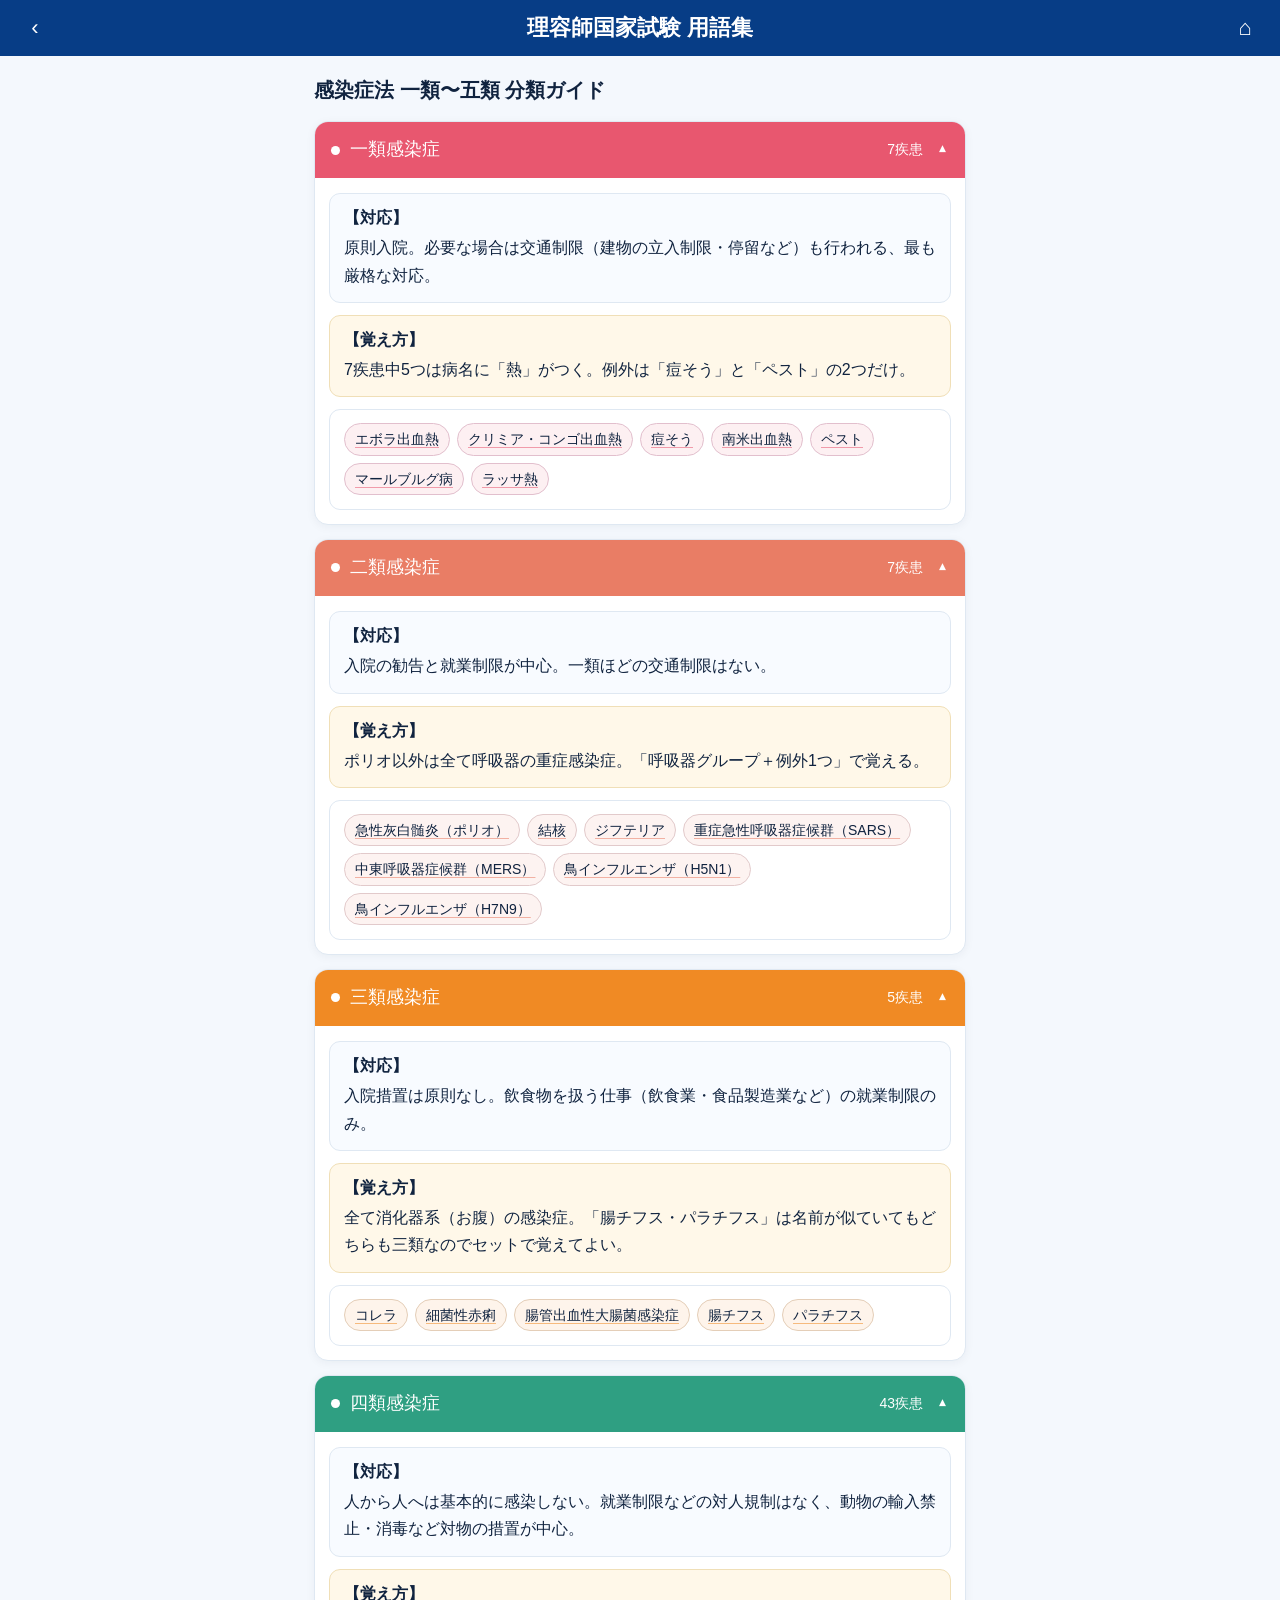
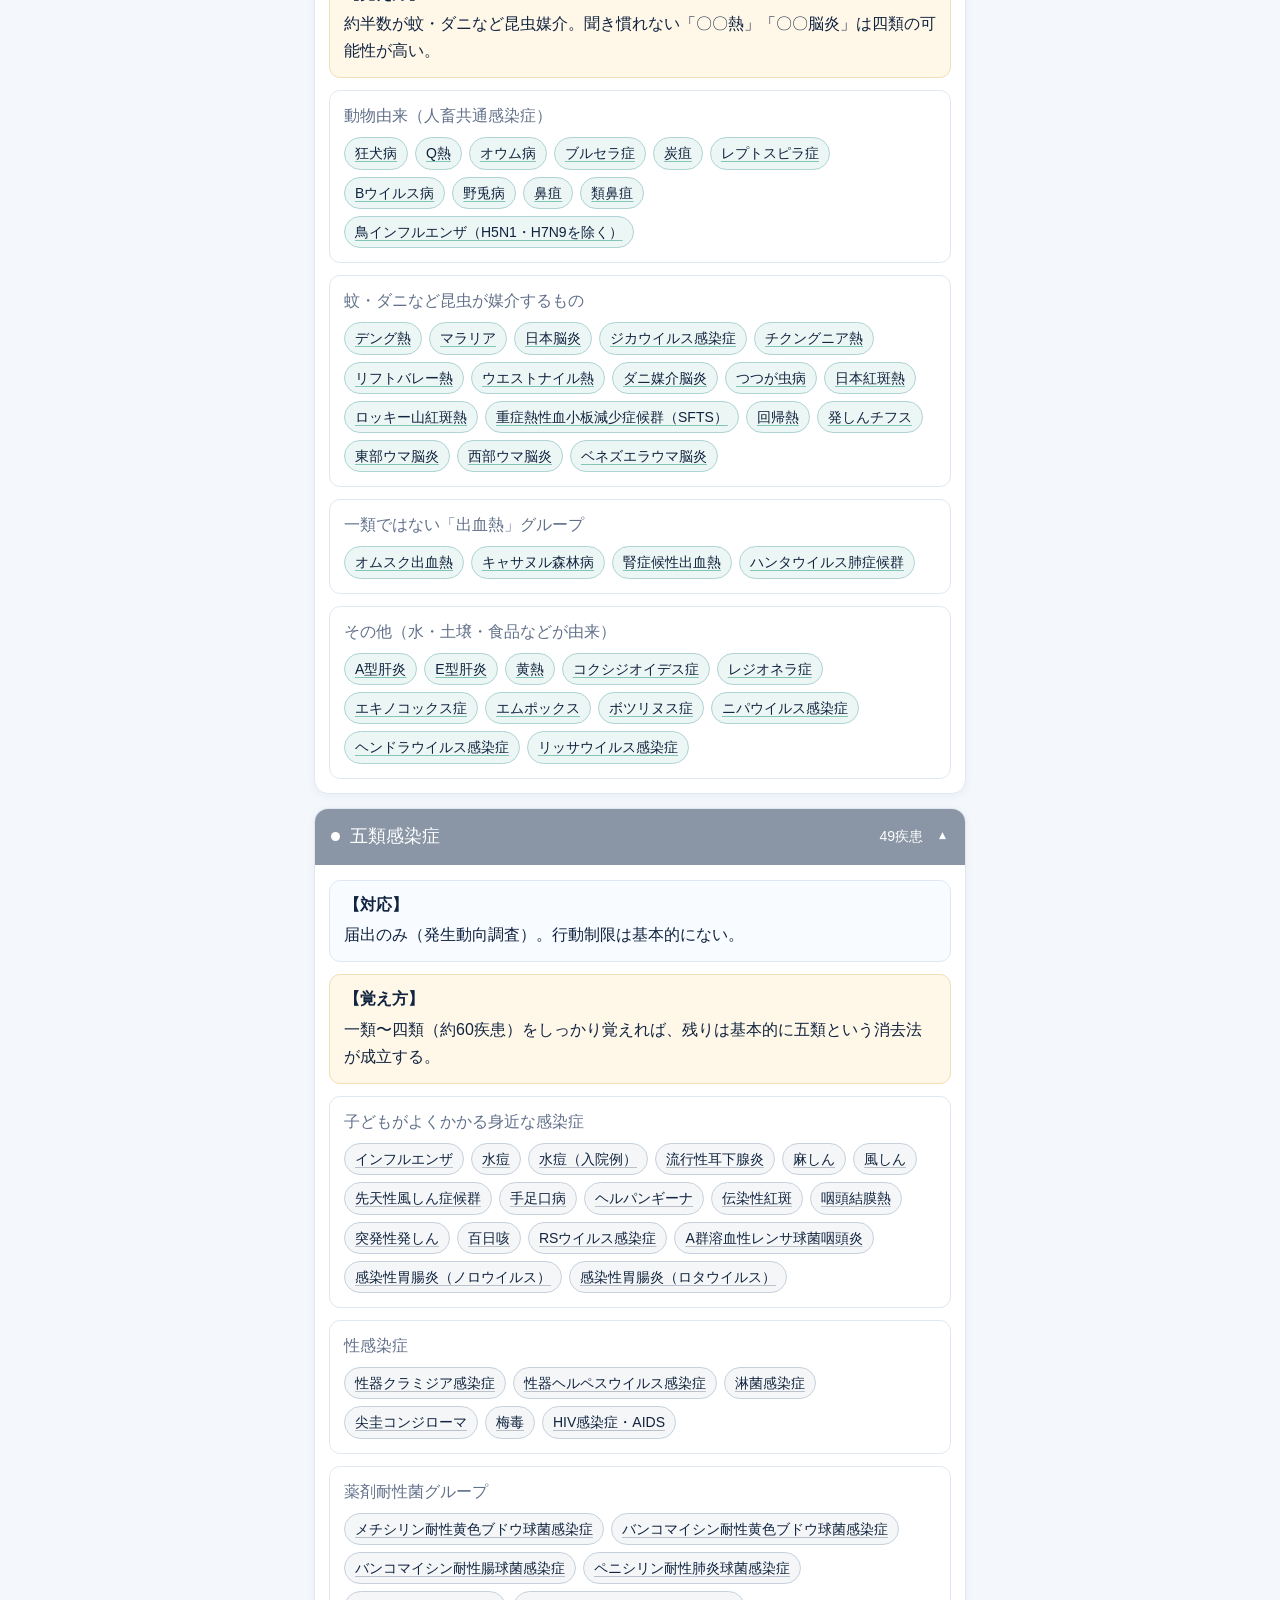
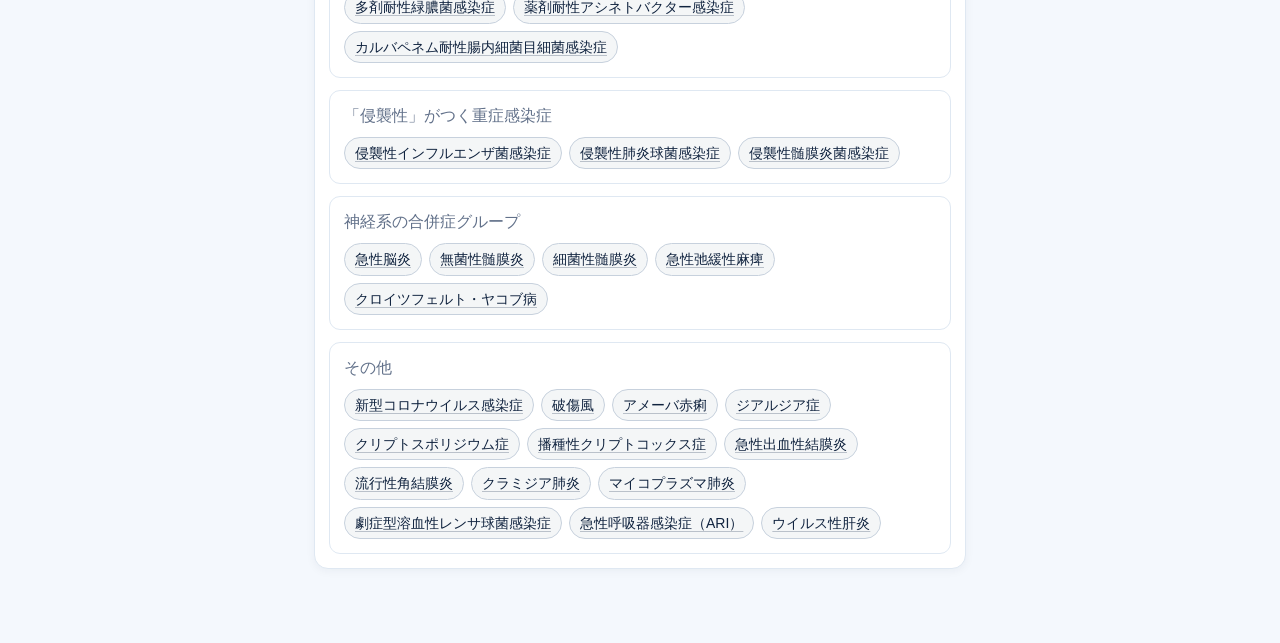
==== infection-classification-guide.html @ b2effc1b "Add files via upload" ====
<!DOCTYPE html>

<html lang="ja">
<head>
<meta charset="utf-8"/>
<meta content="width=device-width,initial-scale=1" name="viewport"/>
<title>感染症法 一類〜五類 分類ガイド</title>
<style>
:root{
  --navy:#10233f;
  --nav:#073d86;
  --bg:#f4f8fd;
  --card:#ffffff;
  --line:#dfe8f2;
  --text:#10233f;
  --muted:#62718a;
  --red:#e8576f;
  --coral:#e97d65;
  --orange:#f08a24;
  --green:#2f9f82;
  --gray:#8a96a6;
  --font-lv1:22px;
  --font-lv2:20px;
  --font-lv3:18px;
  --font-lv4:16px;
  --font-lv5:14px;
}
*{box-sizing:border-box}
html{background:var(--bg)}
body{
  margin:0;
  background:var(--bg);
  color:var(--text);
  font-family:-apple-system,BlinkMacSystemFont,"Hiragino Sans","Yu Gothic",sans-serif;
  font-size:var(--font-lv4);
  font-weight:400;
  line-height:1.7;
}
button,a,summary{font:inherit}
.g-nav{
  position:sticky;
  top:0;
  z-index:30;
  display:grid;
  grid-template-columns:54px 1fr 54px;
  align-items:center;
  min-height:56px;
  padding:0 8px;
  background:var(--nav);
  color:#fff;
}
.g-nav button,.g-nav a{
  display:grid;
  place-items:center;
  width:100%;
  height:44px;
  padding:0;
  border:0;
  background:transparent;
  color:#fff;
  text-decoration:none;
  font-size:var(--font-lv1);
  line-height:1;
  cursor:pointer;
}
.g-nav .g-title{
  text-align:center;
  font-size:var(--font-lv1);
  font-weight:700;
  line-height:1.25;
}
.page-wrap{
  width:min(100%,680px);
  margin:0 auto;
  padding:20px 14px 60px;
}
.infection-guide-title{
  margin:0 0 16px;
  color:var(--navy);
  font-size:var(--font-lv2);
  font-weight:700;
  line-height:1.45;
}
.infection-tier{
  --tier-color:var(--gray);
  margin:0 0 14px;
  overflow:hidden;
  border:1px solid var(--line);
  border-radius:14px;
  background:var(--card);
  box-shadow:0 2px 10px rgba(16,35,63,.05);
}
.tier-1{--tier-color:var(--red)}
.tier-2{--tier-color:var(--coral)}
.tier-3{--tier-color:var(--orange)}
.tier-4{--tier-color:var(--green)}
.tier-5{--tier-color:var(--gray)}
.infection-tier summary{
  position:relative;
  display:grid;
  grid-template-columns:minmax(0,1fr) auto 18px;
  align-items:center;
  gap:10px;
  min-height:56px;
  padding:13px 14px 13px 16px;
  list-style:none;
  cursor:pointer;
  background:var(--tier-color);
  color:#fff;
}
.infection-tier summary::-webkit-details-marker{display:none}
.infection-tier summary::after{
  content:"▾";
  font-size:var(--font-lv5);
  line-height:1;
  text-align:center;
  transition:transform .18s ease;
}
.infection-tier[open] summary::after{transform:rotate(180deg)}
.tier-head{display:flex;align-items:center;min-width:0;gap:10px}
.tier-dot{
  width:9px;
  height:9px;
  flex:0 0 auto;
  border-radius:50%;
  background:#fff;
}
.tier-name{
  min-width:0;
  font-size:var(--font-lv3);
  font-weight:400;
  line-height:1.4;
}
.tier-count{
  font-size:var(--font-lv5);
  font-weight:400;
  white-space:nowrap;
}
.tier-body{
  display:grid;
  gap:12px;
  padding:14px;
  border-top:1px solid rgba(255,255,255,.25);
}
.info-block{
  margin:0;
  padding:13px 14px;
  border:1px solid var(--line);
  border-radius:11px;
  background:#f8fbff;
}
.info-block.memory{
  background:#fff8e9;
  border-color:#f0dfb7;
}
.info-label{
  display:block;
  margin:0 0 5px;
  font-size:var(--font-lv4);
  font-weight:700;
  line-height:1.4;
}
.info-block p{
  margin:0;
  font-size:var(--font-lv4);
  font-weight:400;
}
.tier-group{
  margin:0;
  padding:13px 14px 14px;
  border:1px solid var(--line);
  border-radius:11px;
  background:#fff;
}
.tier-group-title{
  margin:0 0 9px;
  color:var(--muted);
  font-size:var(--font-lv4);
  font-weight:400;
  line-height:1.5;
}
.tier-diseases{
  display:flex;
  flex-wrap:wrap;
  gap:7px;
  margin:0;
  padding:0;
  list-style:none;
}
.tier-diseases li{
  padding:5px 10px;
  border:1px solid color-mix(in srgb,var(--tier-color) 28%,#dfe8f2);
  border-radius:999px;
  background:color-mix(in srgb,var(--tier-color) 9%,#fff);
  color:var(--text);
  font-size:var(--font-lv5);
  font-weight:400;
  line-height:1.45;
}
.term-detail-button{
  appearance:none;
  margin:0;
  padding:0;
  border:0;
  background:transparent;
  color:inherit;
  font:inherit;
  line-height:inherit;
  text-align:left;
  text-decoration:underline;
  text-decoration-color:color-mix(in srgb,var(--tier-color) 55%,transparent);
  text-underline-offset:3px;
  cursor:pointer;
}
.term-detail-dialog{
  width:min(calc(100% - 28px),560px);
  max-height:min(78vh,680px);
  padding:0;
  border:0;
  border-radius:16px;
  color:var(--text);
  box-shadow:0 18px 55px rgba(16,35,63,.28);
}
.term-detail-dialog::backdrop{background:rgba(16,35,63,.5)}
.term-detail-panel{padding:20px 18px 18px}
.term-detail-head{display:flex;align-items:flex-start;gap:12px;margin-bottom:14px}
.term-detail-title{flex:1;margin:0;font-size:var(--font-lv2);line-height:1.45}
.term-detail-close{
  display:grid;
  place-items:center;
  width:36px;
  height:36px;
  flex:0 0 auto;
  padding:0;
  border:1px solid var(--line);
  border-radius:50%;
  background:#fff;
  color:var(--text);
  font-size:22px;
  line-height:1;
  cursor:pointer;
}
.term-detail-section{padding:13px 0;border-top:1px solid var(--line)}
.term-detail-section h3{margin:0 0 5px;font-size:var(--font-lv4);line-height:1.4}
.term-detail-section p,.term-detail-section ul{margin:0;font-size:var(--font-lv4)}
.term-detail-section ul{padding-left:1.25em}
.term-detail-facts{display:grid;grid-template-columns:max-content 1fr;gap:7px 12px;margin:0;font-size:var(--font-lv4)}
.term-detail-facts dt{font-weight:700}
.term-detail-facts dd{margin:0}
@supports not (background:color-mix(in srgb,#000 10%,#fff)){
  .tier-diseases li{background:#f2f5f9;border-color:var(--line)}
}
@media(max-width:520px){
  .g-nav .g-title{font-size:18px}
  .page-wrap{padding:16px 12px 48px}
  .infection-guide-title{font-size:var(--font-lv2)}
  .infection-tier summary{padding-left:14px}
  .tier-body{padding:12px}
}
@media(prefers-reduced-motion:reduce){
  .infection-tier summary::after{transition:none}
}
</style>
</head>
<body>
<nav class="g-nav"><button aria-label="戻る" onclick="history.length&gt;1?history.back():location.href='index.html'" type="button">‹</button><span class="g-title">理容師国家試験 用語集</span><a aria-label="ホームへ戻る" href="index.html">⌂</a></nav>
<div class="page-wrap">
<section class="infection-guide">
<h2 class="infection-guide-title">感染症法 一類〜五類 分類ガイド</h2>
<details class="infection-tier tier-1" open="">
<summary>
<span class="tier-head"><span class="tier-dot"></span><span class="tier-name">一類感染症</span></span>
<span class="tier-count">7疾患</span>
</summary>
<div class="tier-body">
<div class="info-block"><span class="info-label">【対応】</span><p>原則入院。必要な場合は交通制限（建物の立入制限・停留など）も行われる、最も厳格な対応。</p></div>
<div class="info-block memory"><span class="info-label">【覚え方】</span><p>7疾患中5つは病名に「熱」がつく。例外は「痘そう」と「ペスト」の2つだけ。</p></div>
<section class="tier-group"><ul class="tier-diseases">
<li>エボラ出血熱</li>
<li>クリミア・コンゴ出血熱</li>
<li>痘そう</li>
<li>南米出血熱</li>
<li>ペスト</li>
<li>マールブルグ病</li>
<li>ラッサ熱</li>
</ul></section>
</div>
</details>
<details class="infection-tier tier-2" open="">
<summary>
<span class="tier-head"><span class="tier-dot"></span><span class="tier-name">二類感染症</span></span>
<span class="tier-count">7疾患</span>
</summary>
<div class="tier-body">
<div class="info-block"><span class="info-label">【対応】</span><p>入院の勧告と就業制限が中心。一類ほどの交通制限はない。</p></div>
<div class="info-block memory"><span class="info-label">【覚え方】</span><p>ポリオ以外は全て呼吸器の重症感染症。「呼吸器グループ＋例外1つ」で覚える。</p></div>
<section class="tier-group"><ul class="tier-diseases">
<li>急性灰白髄炎（ポリオ）</li>
<li>結核</li>
<li>ジフテリア</li>
<li>重症急性呼吸器症候群（SARS）</li>
<li>中東呼吸器症候群（MERS）</li>
<li>鳥インフルエンザ（H5N1）</li>
<li>鳥インフルエンザ（H7N9）</li>
</ul></section>
</div>
</details>
<details class="infection-tier tier-3" open="">
<summary>
<span class="tier-head"><span class="tier-dot"></span><span class="tier-name">三類感染症</span></span>
<span class="tier-count">5疾患</span>
</summary>
<div class="tier-body">
<div class="info-block"><span class="info-label">【対応】</span><p>入院措置は原則なし。飲食物を扱う仕事（飲食業・食品製造業など）の就業制限のみ。</p></div>
<div class="info-block memory"><span class="info-label">【覚え方】</span><p>全て消化器系（お腹）の感染症。「腸チフス・パラチフス」は名前が似ていてもどちらも三類なのでセットで覚えてよい。</p></div>
<section class="tier-group"><ul class="tier-diseases">
<li>コレラ</li>
<li>細菌性赤痢</li>
<li>腸管出血性大腸菌感染症</li>
<li>腸チフス</li>
<li>パラチフス</li>
</ul></section>
</div>
</details>
<details class="infection-tier tier-4" open="">
<summary>
<span class="tier-head"><span class="tier-dot"></span><span class="tier-name">四類感染症</span></span>
<span class="tier-count">43疾患</span>
</summary>
<div class="tier-body">
<div class="info-block"><span class="info-label">【対応】</span><p>人から人へは基本的に感染しない。就業制限などの対人規制はなく、動物の輸入禁止・消毒など対物の措置が中心。</p></div>
<div class="info-block memory"><span class="info-label">【覚え方】</span><p>約半数が蚊・ダニなど昆虫媒介。聞き慣れない「〇〇熱」「〇〇脳炎」は四類の可能性が高い。</p></div>
<section class="tier-group"><p class="tier-group-title">動物由来（人畜共通感染症）</p><ul class="tier-diseases">
<li>狂犬病</li><li>Q熱</li><li>オウム病</li><li>ブルセラ症</li><li>炭疽</li>
<li>レプトスピラ症</li><li>Bウイルス病</li><li>野兎病</li><li>鼻疽</li><li>類鼻疽</li>
<li>鳥インフルエンザ（H5N1・H7N9を除く）</li>
</ul></section>

<section class="tier-group"><p class="tier-group-title">蚊・ダニなど昆虫が媒介するもの</p><ul class="tier-diseases">
<li>デング熱</li><li>マラリア</li><li>日本脳炎</li><li>ジカウイルス感染症</li>
<li>チクングニア熱</li><li>リフトバレー熱</li><li>ウエストナイル熱</li>
<li>ダニ媒介脳炎</li><li>つつが虫病</li><li>日本紅斑熱</li><li>ロッキー山紅斑熱</li>
<li>重症熱性血小板減少症候群（SFTS）</li><li>回帰熱</li><li>発しんチフス</li>
<li>東部ウマ脳炎</li><li>西部ウマ脳炎</li><li>ベネズエラウマ脳炎</li>
</ul></section>

<section class="tier-group"><p class="tier-group-title">一類ではない「出血熱」グループ</p><ul class="tier-diseases">
<li>オムスク出血熱</li><li>キャサヌル森林病</li><li>腎症候性出血熱</li><li>ハンタウイルス肺症候群</li>
</ul></section>

<section class="tier-group"><p class="tier-group-title">その他（水・土壌・食品などが由来）</p><ul class="tier-diseases">
<li>A型肝炎</li><li>E型肝炎</li><li>黄熱</li><li>コクシジオイデス症</li>
<li>レジオネラ症</li><li>エキノコックス症</li><li>エムポックス</li><li>ボツリヌス症</li>
<li>ニパウイルス感染症</li><li>ヘンドラウイルス感染症</li><li>リッサウイルス感染症</li>
</ul></section>

</div>
</details>
<details class="infection-tier tier-5" open="">
<summary>
<span class="tier-head"><span class="tier-dot"></span><span class="tier-name">五類感染症</span></span>
<span class="tier-count">49疾患</span>
</summary>
<div class="tier-body">
<div class="info-block"><span class="info-label">【対応】</span><p>届出のみ（発生動向調査）。行動制限は基本的にない。</p></div>
<div class="info-block memory"><span class="info-label">【覚え方】</span><p>一類〜四類（約60疾患）をしっかり覚えれば、残りは基本的に五類という消去法が成立する。</p></div>
<section class="tier-group"><p class="tier-group-title">子どもがよくかかる身近な感染症</p><ul class="tier-diseases">
<li>インフルエンザ</li><li>水痘</li><li>水痘（入院例）</li><li>流行性耳下腺炎</li>
<li>麻しん</li><li>風しん</li><li>先天性風しん症候群</li><li>手足口病</li>
<li>ヘルパンギーナ</li><li>伝染性紅斑</li><li>咽頭結膜熱</li><li>突発性発しん</li>
<li>百日咳</li><li>RSウイルス感染症</li><li>A群溶血性レンサ球菌咽頭炎</li>
<li>感染性胃腸炎（ノロウイルス）</li><li>感染性胃腸炎（ロタウイルス）</li>
</ul></section>

<section class="tier-group"><p class="tier-group-title">性感染症</p><ul class="tier-diseases">
<li>性器クラミジア感染症</li><li>性器ヘルペスウイルス感染症</li><li>淋菌感染症</li>
<li>尖圭コンジローマ</li><li>梅毒</li><li>HIV感染症・AIDS</li>
</ul></section>

<section class="tier-group"><p class="tier-group-title">薬剤耐性菌グループ</p><ul class="tier-diseases">
<li>メチシリン耐性黄色ブドウ球菌感染症</li><li>バンコマイシン耐性黄色ブドウ球菌感染症</li>
<li>バンコマイシン耐性腸球菌感染症</li><li>ペニシリン耐性肺炎球菌感染症</li>
<li>多剤耐性緑膿菌感染症</li><li>薬剤耐性アシネトバクター感染症</li>
<li>カルバペネム耐性腸内細菌目細菌感染症</li>
</ul></section>

<section class="tier-group"><p class="tier-group-title">「侵襲性」がつく重症感染症</p><ul class="tier-diseases">
<li>侵襲性インフルエンザ菌感染症</li><li>侵襲性肺炎球菌感染症</li><li>侵襲性髄膜炎菌感染症</li>
</ul></section>

<section class="tier-group"><p class="tier-group-title">神経系の合併症グループ</p><ul class="tier-diseases">
<li>急性脳炎</li><li>無菌性髄膜炎</li><li>細菌性髄膜炎</li><li>急性弛緩性麻痺</li>
<li>クロイツフェルト・ヤコブ病</li>
</ul></section>

<section class="tier-group"><p class="tier-group-title">その他</p><ul class="tier-diseases">
<li>新型コロナウイルス感染症</li><li>破傷風</li><li>アメーバ赤痢</li><li>ジアルジア症</li>
<li>クリプトスポリジウム症</li><li>播種性クリプトコックス症</li><li>急性出血性結膜炎</li>
<li>流行性角結膜炎</li><li>クラミジア肺炎</li><li>マイコプラズマ肺炎</li>
<li>劇症型溶血性レンサ球菌感染症</li><li>急性呼吸器感染症（ARI）</li><li>ウイルス性肝炎</li>
</ul></section>

</div>
</details>
</section>
</div>
<dialog class="term-detail-dialog" id="termDetailDialog" aria-labelledby="termDetailTitle">
<div class="term-detail-panel">
<div class="term-detail-head"><h2 class="term-detail-title" id="termDetailTitle"></h2><button class="term-detail-close" type="button" aria-label="閉じる">×</button></div>
<div id="termDetailContent"></div>
</div>
</dialog>
<script src="glossaryData.js?v=3.0.61"></script>
<script>
(()=>{
  const dialog=document.getElementById('termDetailDialog');
  const title=document.getElementById('termDetailTitle');
  const content=document.getElementById('termDetailContent');
  const terms=globalThis.GLOSSARY_DATA?.terms||[];
  const explicitNames={
    '重症急性呼吸器症候群（SARS）':'SARS',
    '中東呼吸器症候群（MERS）':'MERS'
  };
  const studyDetailNames={
    '新型コロナウイルス感染症':'新型コロナ',
    'HIV感染症・AIDS':'HIV感染症',
    '水痘（入院例）':'水痘'
  };
  const studyPointDetails={
    '結核':[['病原体','結核菌'],['感染経路','空気感染'],['届出','直ちに'],['就業制限','感染症法上の就業制限対象になり得る'],['予防','換気・咳エチケット・BCG'],['消毒・対応','器具は通常の理容所消毒基準に従う。環境は換気と清拭を重視']],
    '腸管出血性大腸菌感染症':[['病原体','腸管出血性大腸菌'],['感染経路','経口'],['届出','直ちに'],['就業制限','飲食物取扱業務などに就業制限。理容師へ一律適用ではない'],['予防','手洗い・食品衛生・加熱'],['消毒・対応','便などで汚染された環境の適切な消毒']],
    '狂犬病':[['病原体','狂犬病ウイルス'],['感染経路','感染動物の咬傷・唾液'],['届出','直ちに'],['就業制限','感染症法による理容師一律の就業制限なし'],['予防','動物との接触回避・曝露後ワクチン'],['消毒・対応','創部洗浄。器具は適正消毒']],
    'デング熱':[['病原体','デングウイルス'],['感染経路','蚊媒介'],['届出','直ちに'],['就業制限','感染症法による理容師一律の就業制限なし'],['予防','蚊に刺されない・蚊の発生源対策'],['消毒・対応','通常の器具消毒。蚊対策を重視']],
    '日本脳炎':[['病原体','日本脳炎ウイルス'],['感染経路','蚊媒介'],['届出','直ちに'],['就業制限','感染症法による理容師一律の就業制限なし'],['予防','ワクチン・蚊対策'],['消毒・対応','通常の器具消毒。蚊対策を重視']],
    'レジオネラ症':[['病原体','レジオネラ属菌'],['感染経路','汚染水のエアロゾル吸入'],['届出','直ちに'],['就業制限','感染症法による理容師一律の就業制限なし'],['予防','水系設備の衛生管理'],['消毒・対応','水回りの洗浄・消毒']],
    'A型肝炎':[['病原体','A型肝炎ウイルス'],['感染経路','経口'],['届出','直ちに'],['就業制限','感染症法による理容師一律の就業制限なし'],['予防','手洗い・食品衛生・ワクチン'],['消毒・対応','便汚染を想定した環境消毒']],
    'E型肝炎':[['病原体','E型肝炎ウイルス'],['感染経路','経口・加熱不十分な肉'],['届出','直ちに'],['就業制限','感染症法による理容師一律の就業制限なし'],['予防','肉類の十分な加熱・手洗い'],['消毒・対応','便汚染を想定した環境消毒']],
    'インフルエンザ':[['病原体','インフルエンザウイルス'],['感染経路','飛沫・接触'],['届出','指定定点が報告'],['就業制限','感染症法による理容師一律の就業制限なし'],['予防','ワクチン・手洗い・換気・マスク'],['消毒・対応','手指衛生、接触面の清拭、器具の適正消毒']],
    '新型コロナ':[['病原体','SARS-CoV-2'],['感染経路','飛沫・エアロゾル・接触'],['届出','指定定点が報告'],['就業制限','感染症法による理容師一律の就業制限なし'],['予防','換気・手洗い・場面に応じたマスク'],['消毒・対応','手指衛生、接触面の清拭、器具の適正消毒']],
    '麻しん':[['病原体','麻しんウイルス'],['感染経路','空気・飛沫・接触'],['届出','直ちに'],['就業制限','感染症法による理容師一律の就業制限なし'],['予防','MRワクチン'],['消毒・対応','標準的な器具消毒に加え、空気感染対策を重視']],
    '風しん':[['病原体','風しんウイルス'],['感染経路','飛沫'],['届出','直ちに'],['就業制限','感染症法による理容師一律の就業制限なし'],['予防','MRワクチン'],['消毒・対応','手指衛生・接触面清拭・器具消毒']],
    '水痘':[['病原体','水痘・帯状疱疹ウイルス'],['感染経路','空気・飛沫・接触'],['届出','定点／入院例は全数'],['就業制限','感染症法による理容師一律の就業制限なし'],['予防','ワクチン'],['消毒・対応','空気感染対策、手指衛生、器具消毒']],
    '百日咳':[['病原体','百日咳菌'],['感染経路','飛沫'],['届出','7日以内'],['就業制限','感染症法による理容師一律の就業制限なし'],['予防','ワクチン・咳エチケット'],['消毒・対応','手指衛生・接触面清拭・器具消毒']],
    '破傷風':[['病原体','破傷風菌'],['感染経路','創傷感染'],['届出','7日以内'],['就業制限','感染症法による理容師一律の就業制限なし'],['予防','ワクチン・創傷処置'],['消毒・対応','血液付着器具は血液汚染対応の消毒']],
    '梅毒':[['病原体','梅毒トレポネーマ'],['感染経路','性的接触・母子感染'],['届出','7日以内'],['就業制限','感染症法による理容師一律の就業制限なし'],['予防','コンドーム・早期検査治療'],['消毒・対応','血液・体液を標準予防策で扱う']],
    'HIV感染症':[['病原体','ヒト免疫不全ウイルス'],['感染経路','血液・性的接触・母子感染'],['届出','7日以内'],['就業制限','感染症法による理容師一律の就業制限なし'],['予防','血液曝露防止・安全な性行動'],['消毒・対応','血液付着器具は血液汚染対応の消毒']]
  };
  const normalize=value=>value.replace(/（[^）]*）/g,'').replace(/[・･\s]/g,'');
  const findTerm=name=>{
    const target=explicitNames[name]||name;
    return terms.find(term=>[term.name,...(term.aliases||[])].some(candidate=>candidate===target||normalize(candidate)===normalize(target)));
  };
  const addSection=(heading,values)=>{
    const items=(Array.isArray(values)?values:[values]).filter(Boolean);
    if(!items.length)return;
    const section=document.createElement('section');
    section.className='term-detail-section';
    const h=document.createElement('h3');
    h.textContent=heading;
    section.appendChild(h);
    if(items.length===1){
      const p=document.createElement('p');
      p.textContent=items[0];
      section.appendChild(p);
    }else{
      const ul=document.createElement('ul');
      items.forEach(value=>{const li=document.createElement('li');li.textContent=value;ul.appendChild(li)});
      section.appendChild(ul);
    }
    content.appendChild(section);
  };
  const addFacts=(heading,items)=>{
    const section=document.createElement('section');
    section.className='term-detail-section';
    const h=document.createElement('h3');
    h.textContent=heading;
    const dl=document.createElement('dl');
    dl.className='term-detail-facts';
    items.forEach(([label,value])=>{
      const dt=document.createElement('dt');
      const dd=document.createElement('dd');
      dt.textContent=label;
      dd.textContent=value;
      dl.append(dt,dd);
    });
    section.append(h,dl);
    content.appendChild(section);
  };
  const withoutDuplicates=(values,primaryTexts)=>{
    const seen=[];
    return (values||[]).filter(value=>{
      const compact=normalize(value).replace(/[。、，,.・]/g,'');
      if(!compact)return false;
      const duplicate=primaryTexts.some(text=>normalize(text).replace(/[。、，,.・]/g,'')===compact)
        ||seen.some(text=>text===compact);
      if(!duplicate)seen.push(compact);
      return !duplicate;
    });
  };
  const openDetail=(term,displayName)=>{
    title.textContent=term.name;
    content.replaceChildren();
    const detailKey=studyDetailNames[displayName]||studyDetailNames[term.name]||term.name;
    const facts=studyPointDetails[detailKey];
    const primaryTexts=facts?facts.map(([,value])=>value):[term.definition];
    if(facts)addFacts('対策要点',facts);
    else addSection('定義',term.definition);
    addSection('試験の要点',withoutDuplicates(term.exam,primaryTexts));
    addSection('混同注意',withoutDuplicates(term.mixup,primaryTexts));
    dialog.showModal();
  };
  document.querySelectorAll('.tier-diseases li').forEach(item=>{
    const term=findTerm(item.textContent.trim());
    if(!term)return;
    const button=document.createElement('button');
    button.type='button';
    button.className='term-detail-button';
    button.textContent=item.textContent.trim();
    button.setAttribute('aria-label',`${button.textContent}の詳細を開く`);
    button.addEventListener('click',()=>openDetail(term,button.textContent));
    item.replaceChildren(button);
  });
  dialog.querySelector('.term-detail-close').addEventListener('click',()=>dialog.close());
  dialog.addEventListener('click',event=>{if(event.target===dialog)dialog.close()});
})();
</script>
</body>
</html>
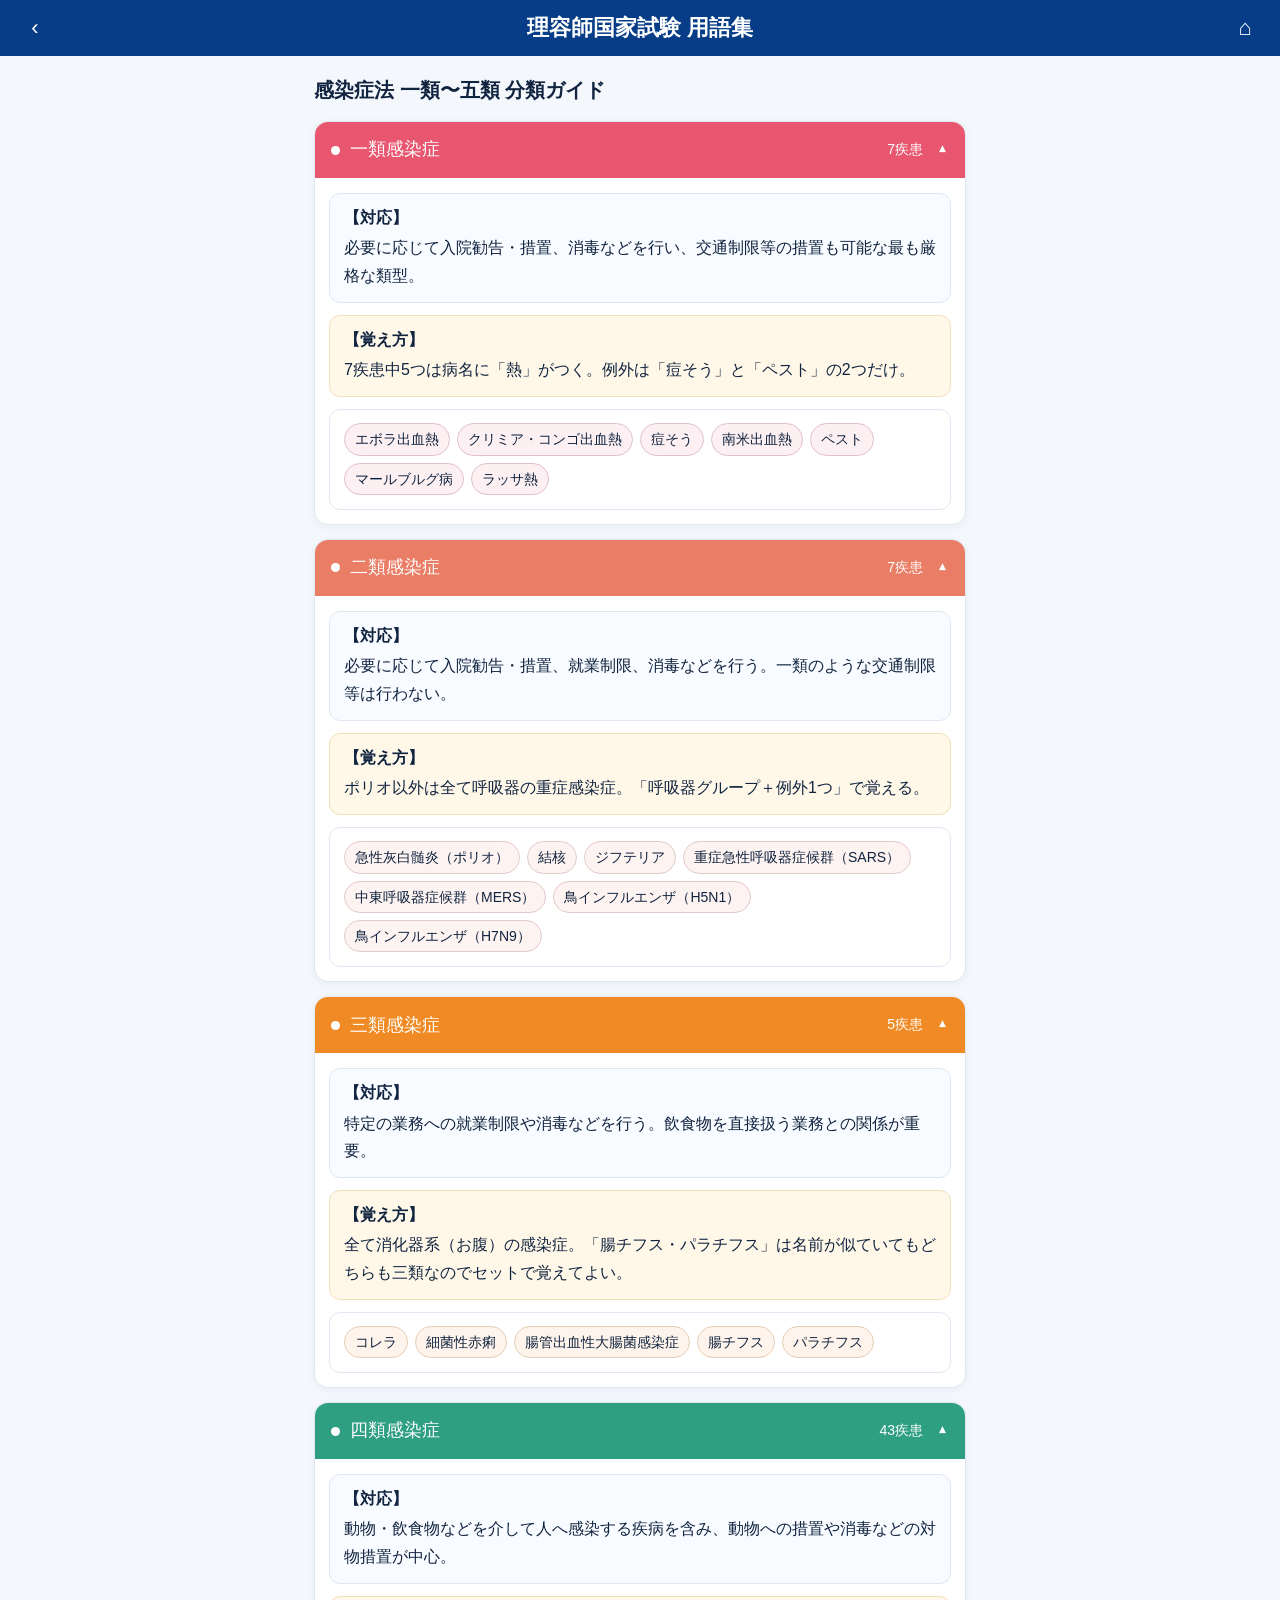
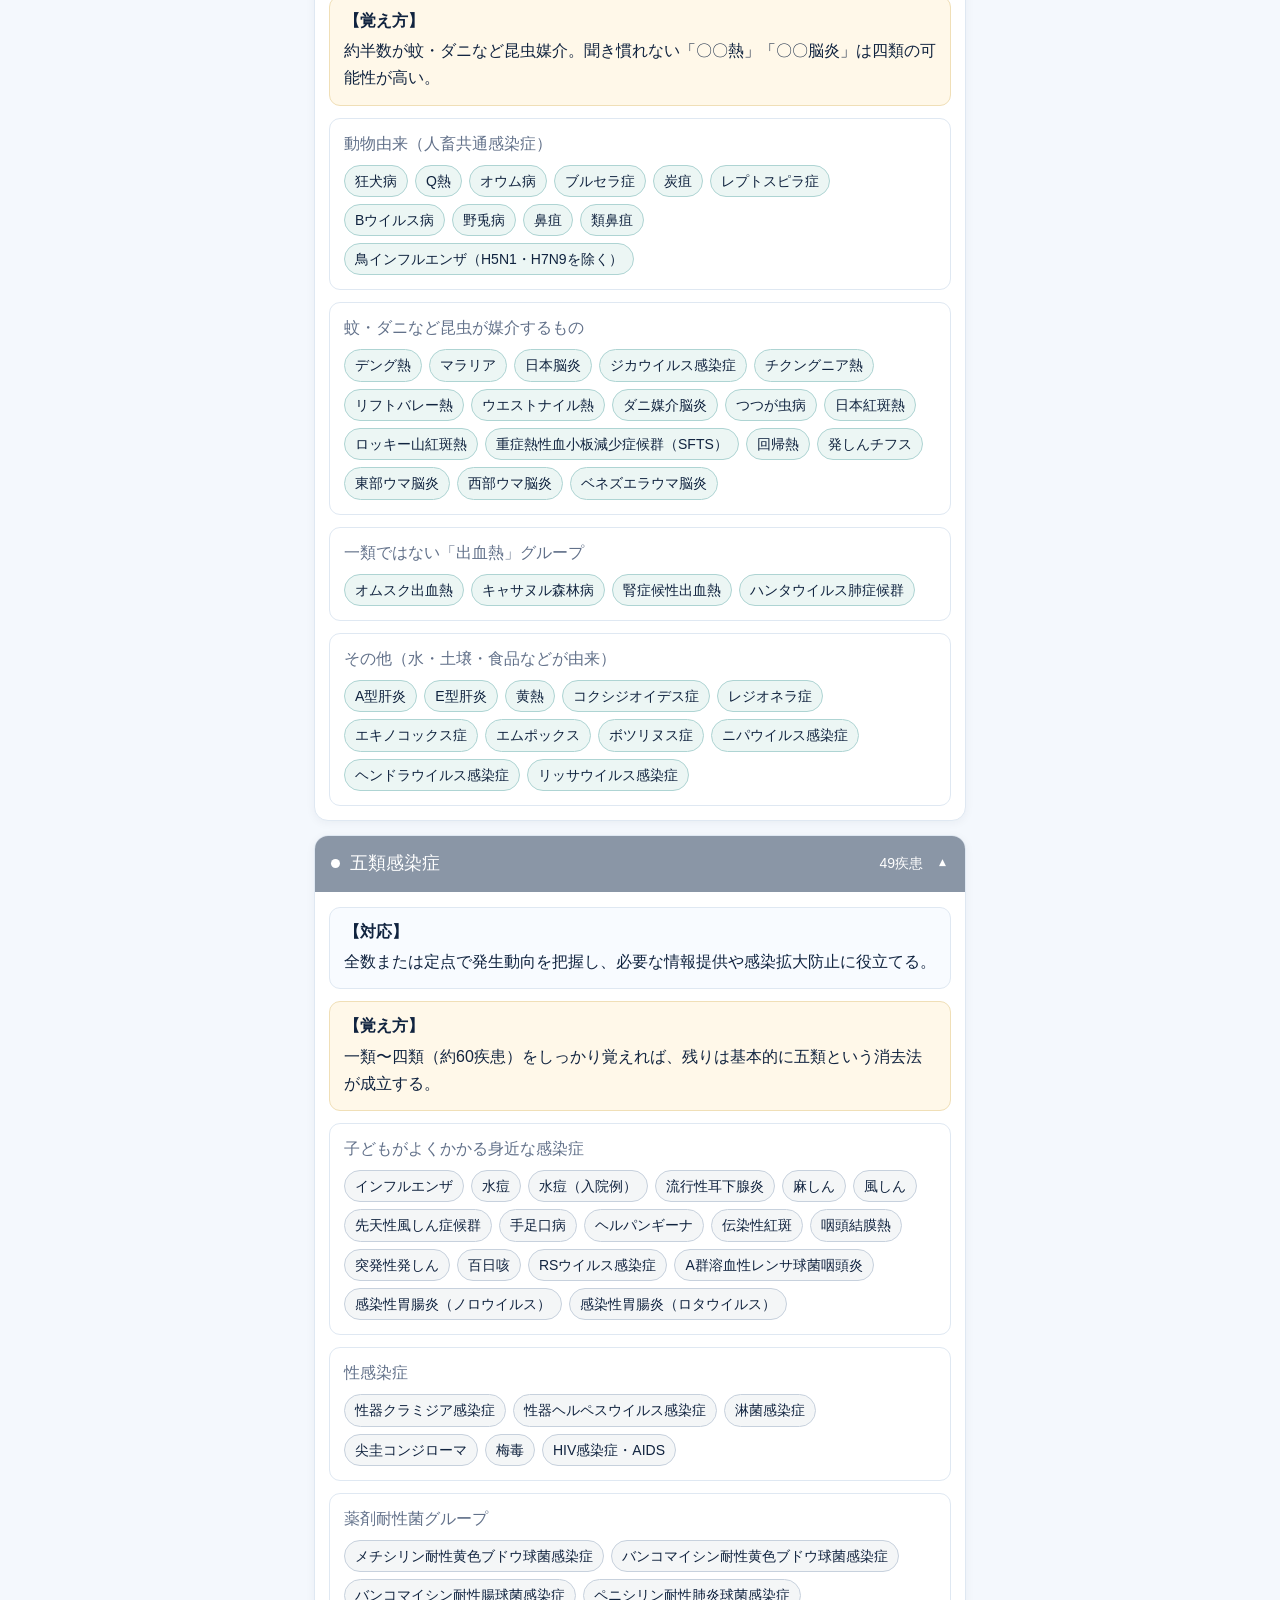
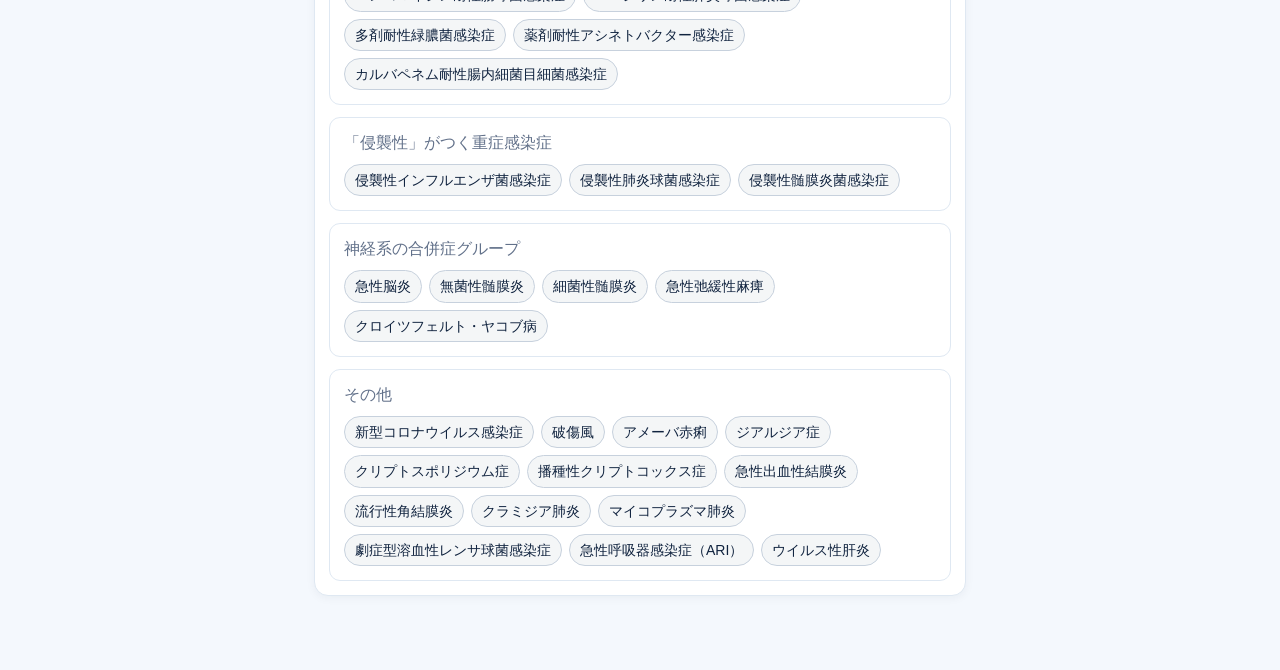
==== commit b2567d7e: "Add files via upload" ====
--- a/infection-classification-guide.html
+++ b/infection-classification-guide.html
@@ -196,57 +196,24 @@
   font-size:var(--font-lv5);
   font-weight:400;
   line-height:1.45;
-}
-.term-detail-button{
-  appearance:none;
-  margin:0;
-  padding:0;
-  border:0;
-  background:transparent;
-  color:inherit;
-  font:inherit;
-  line-height:inherit;
-  text-align:left;
-  text-decoration:underline;
-  text-decoration-color:color-mix(in srgb,var(--tier-color) 55%,transparent);
-  text-underline-offset:3px;
   cursor:pointer;
-}
-.term-detail-dialog{
-  width:min(calc(100% - 28px),560px);
-  max-height:min(78vh,680px);
-  padding:0;
-  border:0;
-  border-radius:16px;
-  color:var(--text);
-  box-shadow:0 18px 55px rgba(16,35,63,.28);
-}
-.term-detail-dialog::backdrop{background:rgba(16,35,63,.5)}
-.term-detail-panel{padding:20px 18px 18px}
-.term-detail-head{display:flex;align-items:flex-start;gap:12px;margin-bottom:14px}
-.term-detail-title{flex:1;margin:0;font-size:var(--font-lv2);line-height:1.45}
-.term-detail-close{
-  display:grid;
-  place-items:center;
-  width:36px;
-  height:36px;
-  flex:0 0 auto;
-  padding:0;
-  border:1px solid var(--line);
-  border-radius:50%;
-  background:#fff;
-  color:var(--text);
-  font-size:22px;
-  line-height:1;
-  cursor:pointer;
-}
-.term-detail-section{padding:13px 0;border-top:1px solid var(--line)}
-.term-detail-section h3{margin:0 0 5px;font-size:var(--font-lv4);line-height:1.4}
-.term-detail-section p,.term-detail-section ul{margin:0;font-size:var(--font-lv4)}
-.term-detail-section ul{padding-left:1.25em}
-.term-detail-facts{display:grid;grid-template-columns:max-content 1fr;gap:7px 12px;margin:0;font-size:var(--font-lv4)}
-.term-detail-facts dt{font-weight:700}
-.term-detail-facts dd{margin:0}
+  transition:background-color .15s ease;
+}
+.tier-diseases li:active{background:#e5edf2}
+.tier-diseases li:focus-visible{outline:3px solid #f2a900;outline-offset:2px}
+.disease-modal[hidden]{display:none}
+.disease-modal{position:fixed;inset:0;z-index:1000;display:flex;align-items:flex-end;justify-content:center;padding:16px;background:rgba(10,24,38,.58)}
+.disease-dialog{width:min(100%,620px);max-height:88vh;overflow:auto;background:#fff;border-radius:18px 18px 12px 12px;box-shadow:0 16px 48px rgba(0,0,0,.3)}
+.disease-dialog-head{position:sticky;top:0;display:flex;align-items:flex-start;gap:12px;padding:18px 16px 12px;background:#fff;border-bottom:1px solid #dfe7eb}
+.disease-dialog-head h3{flex:1;margin:0;color:#12324a;font-size:21px;line-height:1.45}
+.disease-close{flex:none;width:38px;height:38px;border:0;border-radius:50%;background:#e9eef2;color:#243746;font-size:25px;line-height:1;cursor:pointer}
+.disease-detail{margin:0;padding:14px 16px 20px}
+.disease-detail dt{margin-top:12px;color:#375266;font-size:13px;font-weight:700}
+.disease-detail dt:first-child{margin-top:0}
+.disease-detail dd{margin:3px 0 0;color:#182934;font-size:16px;line-height:1.7;overflow-wrap:anywhere}
+.importance{display:inline-block;padding:3px 10px;border-radius:999px;font-weight:700}
+.importance.最重要{color:#9b1c1c;background:#fee2e2}.importance.重要{color:#8a4b08;background:#fff1c7}.importance.低優先{color:#40566a;background:#e9eef2}
+@media(min-width:700px){.disease-modal{align-items:center}.disease-dialog{border-radius:18px}}
 @supports not (background:color-mix(in srgb,#000 10%,#fff)){
   .tier-diseases li{background:#f2f5f9;border-color:var(--line)}
 }
@@ -273,7 +240,7 @@
 <span class="tier-count">7疾患</span>
 </summary>
 <div class="tier-body">
-<div class="info-block"><span class="info-label">【対応】</span><p>原則入院。必要な場合は交通制限（建物の立入制限・停留など）も行われる、最も厳格な対応。</p></div>
+<div class="info-block"><span class="info-label">【対応】</span><p>必要に応じて入院勧告・措置、消毒などを行い、交通制限等の措置も可能な最も厳格な類型。</p></div>
 <div class="info-block memory"><span class="info-label">【覚え方】</span><p>7疾患中5つは病名に「熱」がつく。例外は「痘そう」と「ペスト」の2つだけ。</p></div>
 <section class="tier-group"><ul class="tier-diseases">
 <li>エボラ出血熱</li>
@@ -292,7 +259,7 @@
 <span class="tier-count">7疾患</span>
 </summary>
 <div class="tier-body">
-<div class="info-block"><span class="info-label">【対応】</span><p>入院の勧告と就業制限が中心。一類ほどの交通制限はない。</p></div>
+<div class="info-block"><span class="info-label">【対応】</span><p>必要に応じて入院勧告・措置、就業制限、消毒などを行う。一類のような交通制限等は行わない。</p></div>
 <div class="info-block memory"><span class="info-label">【覚え方】</span><p>ポリオ以外は全て呼吸器の重症感染症。「呼吸器グループ＋例外1つ」で覚える。</p></div>
 <section class="tier-group"><ul class="tier-diseases">
 <li>急性灰白髄炎（ポリオ）</li>
@@ -311,7 +278,7 @@
 <span class="tier-count">5疾患</span>
 </summary>
 <div class="tier-body">
-<div class="info-block"><span class="info-label">【対応】</span><p>入院措置は原則なし。飲食物を扱う仕事（飲食業・食品製造業など）の就業制限のみ。</p></div>
+<div class="info-block"><span class="info-label">【対応】</span><p>特定の業務への就業制限や消毒などを行う。飲食物を直接扱う業務との関係が重要。</p></div>
 <div class="info-block memory"><span class="info-label">【覚え方】</span><p>全て消化器系（お腹）の感染症。「腸チフス・パラチフス」は名前が似ていてもどちらも三類なのでセットで覚えてよい。</p></div>
 <section class="tier-group"><ul class="tier-diseases">
 <li>コレラ</li>
@@ -328,7 +295,7 @@
 <span class="tier-count">43疾患</span>
 </summary>
 <div class="tier-body">
-<div class="info-block"><span class="info-label">【対応】</span><p>人から人へは基本的に感染しない。就業制限などの対人規制はなく、動物の輸入禁止・消毒など対物の措置が中心。</p></div>
+<div class="info-block"><span class="info-label">【対応】</span><p>動物・飲食物などを介して人へ感染する疾病を含み、動物への措置や消毒などの対物措置が中心。</p></div>
 <div class="info-block memory"><span class="info-label">【覚え方】</span><p>約半数が蚊・ダニなど昆虫媒介。聞き慣れない「〇〇熱」「〇〇脳炎」は四類の可能性が高い。</p></div>
 <section class="tier-group"><p class="tier-group-title">動物由来（人畜共通感染症）</p><ul class="tier-diseases">
 <li>狂犬病</li><li>Q熱</li><li>オウム病</li><li>ブルセラ症</li><li>炭疽</li>
@@ -362,7 +329,7 @@
 <span class="tier-count">49疾患</span>
 </summary>
 <div class="tier-body">
-<div class="info-block"><span class="info-label">【対応】</span><p>届出のみ（発生動向調査）。行動制限は基本的にない。</p></div>
+<div class="info-block"><span class="info-label">【対応】</span><p>全数または定点で発生動向を把握し、必要な情報提供や感染拡大防止に役立てる。</p></div>
 <div class="info-block memory"><span class="info-label">【覚え方】</span><p>一類〜四類（約60疾患）をしっかり覚えれば、残りは基本的に五類という消去法が成立する。</p></div>
 <section class="tier-group"><p class="tier-group-title">子どもがよくかかる身近な感染症</p><ul class="tier-diseases">
 <li>インフルエンザ</li><li>水痘</li><li>水痘（入院例）</li><li>流行性耳下腺炎</li>
@@ -404,124 +371,31 @@
 </details>
 </section>
 </div>
-<dialog class="term-detail-dialog" id="termDetailDialog" aria-labelledby="termDetailTitle">
-<div class="term-detail-panel">
-<div class="term-detail-head"><h2 class="term-detail-title" id="termDetailTitle"></h2><button class="term-detail-close" type="button" aria-label="閉じる">×</button></div>
-<div id="termDetailContent"></div>
-</div>
-</dialog>
-<script src="glossaryData.js?v=3.0.61"></script>
+<div class="disease-modal" id="diseaseModal" hidden>
+  <article class="disease-dialog" role="dialog" aria-modal="true" aria-labelledby="diseaseTitle">
+    <header class="disease-dialog-head"><h3 id="diseaseTitle"></h3><button class="disease-close" type="button" aria-label="閉じる">×</button></header>
+    <dl class="disease-detail" id="diseaseDetail"></dl>
+  </article>
+</div>
+<script src="infectionDiseaseData.js"></script>
 <script>
 (()=>{
-  const dialog=document.getElementById('termDetailDialog');
-  const title=document.getElementById('termDetailTitle');
-  const content=document.getElementById('termDetailContent');
-  const terms=globalThis.GLOSSARY_DATA?.terms||[];
-  const explicitNames={
-    '重症急性呼吸器症候群（SARS）':'SARS',
-    '中東呼吸器症候群（MERS）':'MERS'
-  };
-  const studyDetailNames={
-    '新型コロナウイルス感染症':'新型コロナ',
-    'HIV感染症・AIDS':'HIV感染症',
-    '水痘（入院例）':'水痘'
-  };
-  const studyPointDetails={
-    '結核':[['病原体','結核菌'],['感染経路','空気感染'],['届出','直ちに'],['就業制限','感染症法上の就業制限対象になり得る'],['予防','換気・咳エチケット・BCG'],['消毒・対応','器具は通常の理容所消毒基準に従う。環境は換気と清拭を重視']],
-    '腸管出血性大腸菌感染症':[['病原体','腸管出血性大腸菌'],['感染経路','経口'],['届出','直ちに'],['就業制限','飲食物取扱業務などに就業制限。理容師へ一律適用ではない'],['予防','手洗い・食品衛生・加熱'],['消毒・対応','便などで汚染された環境の適切な消毒']],
-    '狂犬病':[['病原体','狂犬病ウイルス'],['感染経路','感染動物の咬傷・唾液'],['届出','直ちに'],['就業制限','感染症法による理容師一律の就業制限なし'],['予防','動物との接触回避・曝露後ワクチン'],['消毒・対応','創部洗浄。器具は適正消毒']],
-    'デング熱':[['病原体','デングウイルス'],['感染経路','蚊媒介'],['届出','直ちに'],['就業制限','感染症法による理容師一律の就業制限なし'],['予防','蚊に刺されない・蚊の発生源対策'],['消毒・対応','通常の器具消毒。蚊対策を重視']],
-    '日本脳炎':[['病原体','日本脳炎ウイルス'],['感染経路','蚊媒介'],['届出','直ちに'],['就業制限','感染症法による理容師一律の就業制限なし'],['予防','ワクチン・蚊対策'],['消毒・対応','通常の器具消毒。蚊対策を重視']],
-    'レジオネラ症':[['病原体','レジオネラ属菌'],['感染経路','汚染水のエアロゾル吸入'],['届出','直ちに'],['就業制限','感染症法による理容師一律の就業制限なし'],['予防','水系設備の衛生管理'],['消毒・対応','水回りの洗浄・消毒']],
-    'A型肝炎':[['病原体','A型肝炎ウイルス'],['感染経路','経口'],['届出','直ちに'],['就業制限','感染症法による理容師一律の就業制限なし'],['予防','手洗い・食品衛生・ワクチン'],['消毒・対応','便汚染を想定した環境消毒']],
-    'E型肝炎':[['病原体','E型肝炎ウイルス'],['感染経路','経口・加熱不十分な肉'],['届出','直ちに'],['就業制限','感染症法による理容師一律の就業制限なし'],['予防','肉類の十分な加熱・手洗い'],['消毒・対応','便汚染を想定した環境消毒']],
-    'インフルエンザ':[['病原体','インフルエンザウイルス'],['感染経路','飛沫・接触'],['届出','指定定点が報告'],['就業制限','感染症法による理容師一律の就業制限なし'],['予防','ワクチン・手洗い・換気・マスク'],['消毒・対応','手指衛生、接触面の清拭、器具の適正消毒']],
-    '新型コロナ':[['病原体','SARS-CoV-2'],['感染経路','飛沫・エアロゾル・接触'],['届出','指定定点が報告'],['就業制限','感染症法による理容師一律の就業制限なし'],['予防','換気・手洗い・場面に応じたマスク'],['消毒・対応','手指衛生、接触面の清拭、器具の適正消毒']],
-    '麻しん':[['病原体','麻しんウイルス'],['感染経路','空気・飛沫・接触'],['届出','直ちに'],['就業制限','感染症法による理容師一律の就業制限なし'],['予防','MRワクチン'],['消毒・対応','標準的な器具消毒に加え、空気感染対策を重視']],
-    '風しん':[['病原体','風しんウイルス'],['感染経路','飛沫'],['届出','直ちに'],['就業制限','感染症法による理容師一律の就業制限なし'],['予防','MRワクチン'],['消毒・対応','手指衛生・接触面清拭・器具消毒']],
-    '水痘':[['病原体','水痘・帯状疱疹ウイルス'],['感染経路','空気・飛沫・接触'],['届出','定点／入院例は全数'],['就業制限','感染症法による理容師一律の就業制限なし'],['予防','ワクチン'],['消毒・対応','空気感染対策、手指衛生、器具消毒']],
-    '百日咳':[['病原体','百日咳菌'],['感染経路','飛沫'],['届出','7日以内'],['就業制限','感染症法による理容師一律の就業制限なし'],['予防','ワクチン・咳エチケット'],['消毒・対応','手指衛生・接触面清拭・器具消毒']],
-    '破傷風':[['病原体','破傷風菌'],['感染経路','創傷感染'],['届出','7日以内'],['就業制限','感染症法による理容師一律の就業制限なし'],['予防','ワクチン・創傷処置'],['消毒・対応','血液付着器具は血液汚染対応の消毒']],
-    '梅毒':[['病原体','梅毒トレポネーマ'],['感染経路','性的接触・母子感染'],['届出','7日以内'],['就業制限','感染症法による理容師一律の就業制限なし'],['予防','コンドーム・早期検査治療'],['消毒・対応','血液・体液を標準予防策で扱う']],
-    'HIV感染症':[['病原体','ヒト免疫不全ウイルス'],['感染経路','血液・性的接触・母子感染'],['届出','7日以内'],['就業制限','感染症法による理容師一律の就業制限なし'],['予防','血液曝露防止・安全な性行動'],['消毒・対応','血液付着器具は血液汚染対応の消毒']]
-  };
-  const normalize=value=>value.replace(/（[^）]*）/g,'').replace(/[・･\s]/g,'');
-  const findTerm=name=>{
-    const target=explicitNames[name]||name;
-    return terms.find(term=>[term.name,...(term.aliases||[])].some(candidate=>candidate===target||normalize(candidate)===normalize(target)));
-  };
-  const addSection=(heading,values)=>{
-    const items=(Array.isArray(values)?values:[values]).filter(Boolean);
-    if(!items.length)return;
-    const section=document.createElement('section');
-    section.className='term-detail-section';
-    const h=document.createElement('h3');
-    h.textContent=heading;
-    section.appendChild(h);
-    if(items.length===1){
-      const p=document.createElement('p');
-      p.textContent=items[0];
-      section.appendChild(p);
-    }else{
-      const ul=document.createElement('ul');
-      items.forEach(value=>{const li=document.createElement('li');li.textContent=value;ul.appendChild(li)});
-      section.appendChild(ul);
-    }
-    content.appendChild(section);
-  };
-  const addFacts=(heading,items)=>{
-    const section=document.createElement('section');
-    section.className='term-detail-section';
-    const h=document.createElement('h3');
-    h.textContent=heading;
-    const dl=document.createElement('dl');
-    dl.className='term-detail-facts';
-    items.forEach(([label,value])=>{
-      const dt=document.createElement('dt');
-      const dd=document.createElement('dd');
-      dt.textContent=label;
-      dd.textContent=value;
-      dl.append(dt,dd);
-    });
-    section.append(h,dl);
-    content.appendChild(section);
-  };
-  const withoutDuplicates=(values,primaryTexts)=>{
-    const seen=[];
-    return (values||[]).filter(value=>{
-      const compact=normalize(value).replace(/[。、，,.・]/g,'');
-      if(!compact)return false;
-      const duplicate=primaryTexts.some(text=>normalize(text).replace(/[。、，,.・]/g,'')===compact)
-        ||seen.some(text=>text===compact);
-      if(!duplicate)seen.push(compact);
-      return !duplicate;
-    });
-  };
-  const openDetail=(term,displayName)=>{
-    title.textContent=term.name;
-    content.replaceChildren();
-    const detailKey=studyDetailNames[displayName]||studyDetailNames[term.name]||term.name;
-    const facts=studyPointDetails[detailKey];
-    const primaryTexts=facts?facts.map(([,value])=>value):[term.definition];
-    if(facts)addFacts('対策要点',facts);
-    else addSection('定義',term.definition);
-    addSection('試験の要点',withoutDuplicates(term.exam,primaryTexts));
-    addSection('混同注意',withoutDuplicates(term.mixup,primaryTexts));
-    dialog.showModal();
-  };
-  document.querySelectorAll('.tier-diseases li').forEach(item=>{
-    const term=findTerm(item.textContent.trim());
-    if(!term)return;
-    const button=document.createElement('button');
-    button.type='button';
-    button.className='term-detail-button';
-    button.textContent=item.textContent.trim();
-    button.setAttribute('aria-label',`${button.textContent}の詳細を開く`);
-    button.addEventListener('click',()=>openDetail(term,button.textContent));
-    item.replaceChildren(button);
-  });
-  dialog.querySelector('.term-detail-close').addEventListener('click',()=>dialog.close());
-  dialog.addEventListener('click',event=>{if(event.target===dialog)dialog.close()});
+  const modal=document.getElementById('diseaseModal'),title=document.getElementById('diseaseTitle'),detail=document.getElementById('diseaseDetail');
+  const byName=new Map((globalThis.INFECTION_DISEASE_DATA?.diseases||[]).map(item=>[item.name,item]));
+  const escapeHtml=value=>String(value||'').replace(/[&<>"']/g,ch=>({'&':'&amp;','<':'&lt;','>':'&gt;','"':'&quot;',"'":'&#39;'}[ch]));
+  let lastFocus=null;
+  function close(){modal.hidden=true;document.body.style.overflow='';lastFocus?.focus()}
+  function open(item,trigger){lastFocus=trigger;title.textContent=item.alias?`${item.name}（${item.alias}）`:item.name;detail.innerHTML=`
+    <dt>感染症法上の分類</dt><dd>${escapeHtml(item.classification)}</dd>
+    <dt>主な感染経路</dt><dd>${escapeHtml(item.route)}</dd>
+    <dt>代表的・特徴的な症状</dt><dd>${escapeHtml(item.symptoms)}</dd>
+    <dt>国家試験の要点</dt><dd>${escapeHtml(item.exam)}</dd>
+    ${item.mixup?`<dt>混同注意</dt><dd>${escapeHtml(item.mixup)}</dd>`:''}
+    <dt>重要度</dt><dd><span class="importance ${escapeHtml(item.importance)}">${escapeHtml(item.importance)}</span></dd>`;
+    modal.hidden=false;document.body.style.overflow='hidden';modal.querySelector('.disease-close').focus();
+  }
+  document.querySelectorAll('.tier-diseases li').forEach(li=>{const item=byName.get(li.textContent.trim());if(!item)return;li.tabIndex=0;li.setAttribute('role','button');li.setAttribute('aria-label',`${item.name}の詳細を開く`);li.addEventListener('click',()=>open(item,li));li.addEventListener('keydown',e=>{if(e.key==='Enter'||e.key===' '){e.preventDefault();open(item,li)}})});
+  modal.querySelector('.disease-close').addEventListener('click',close);modal.addEventListener('click',e=>{if(e.target===modal)close()});document.addEventListener('keydown',e=>{if(e.key==='Escape'&&!modal.hidden)close()});
 })();
 </script>
 </body>
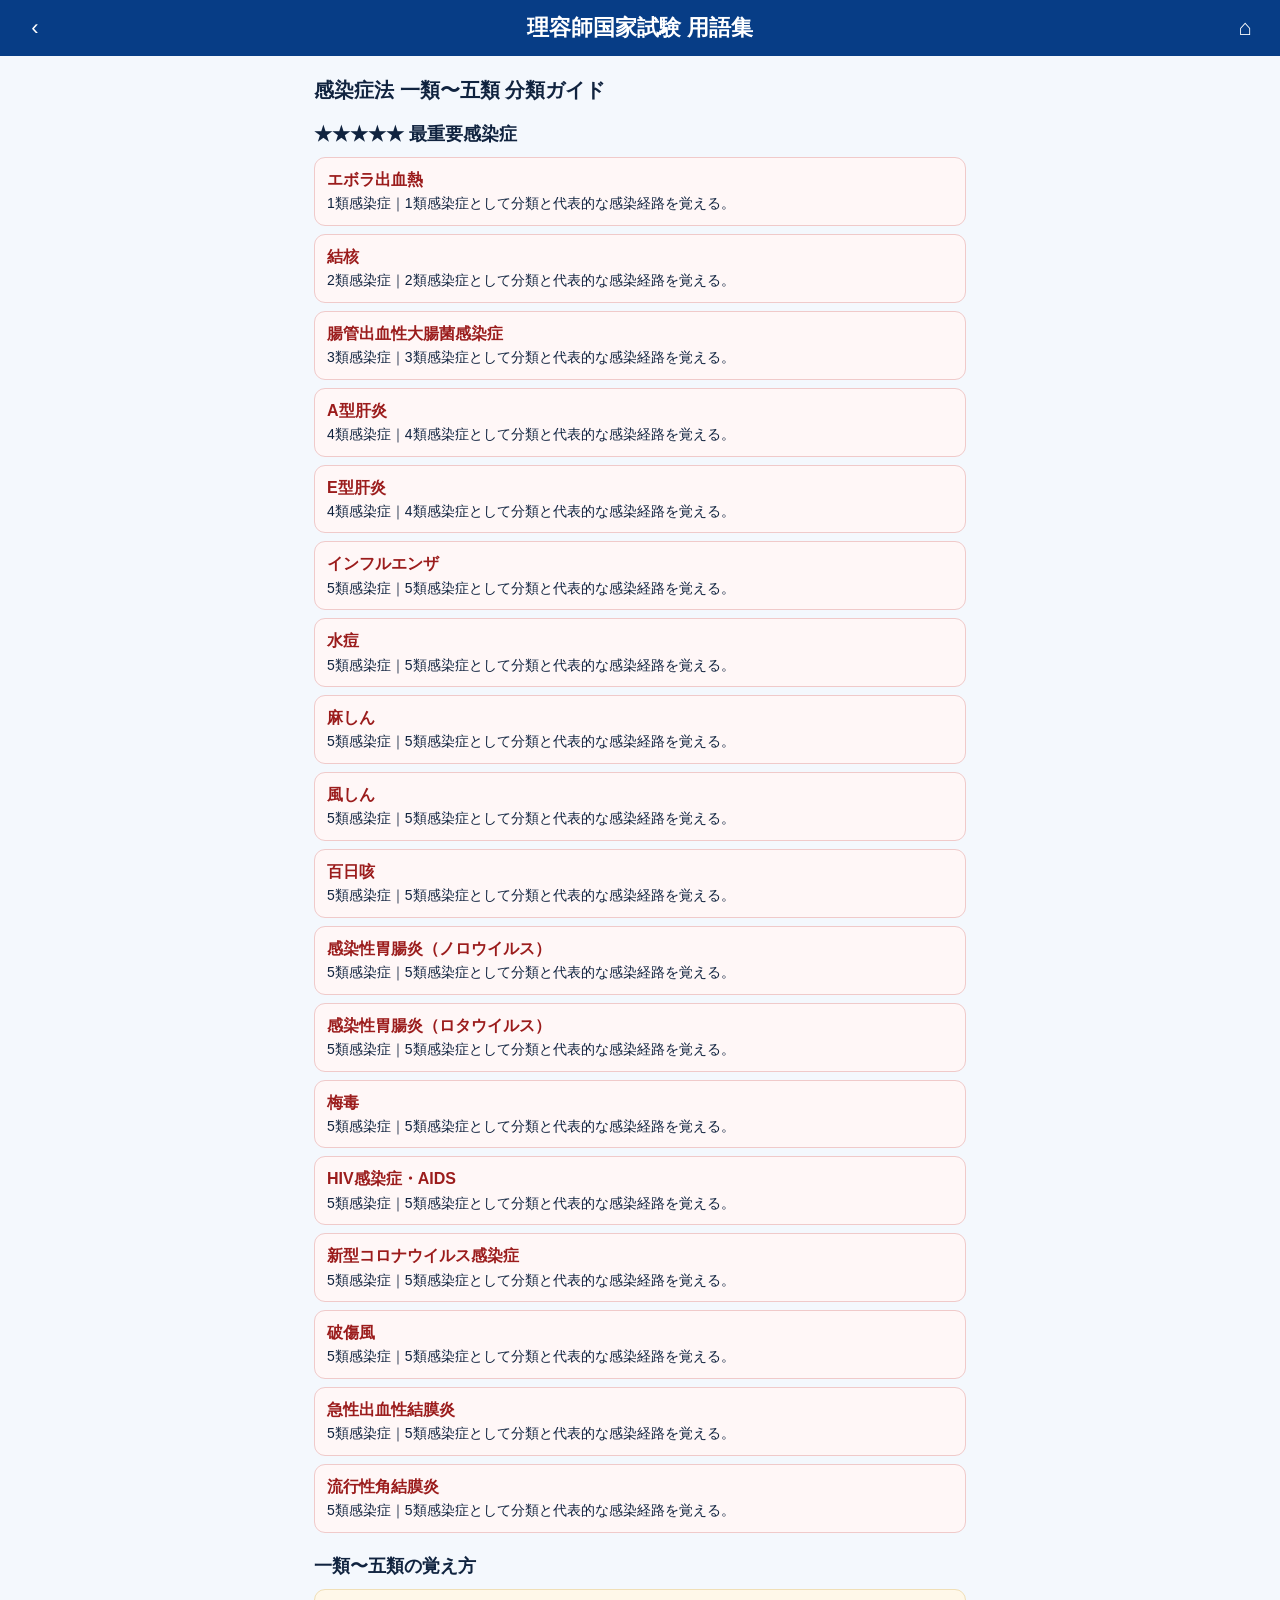
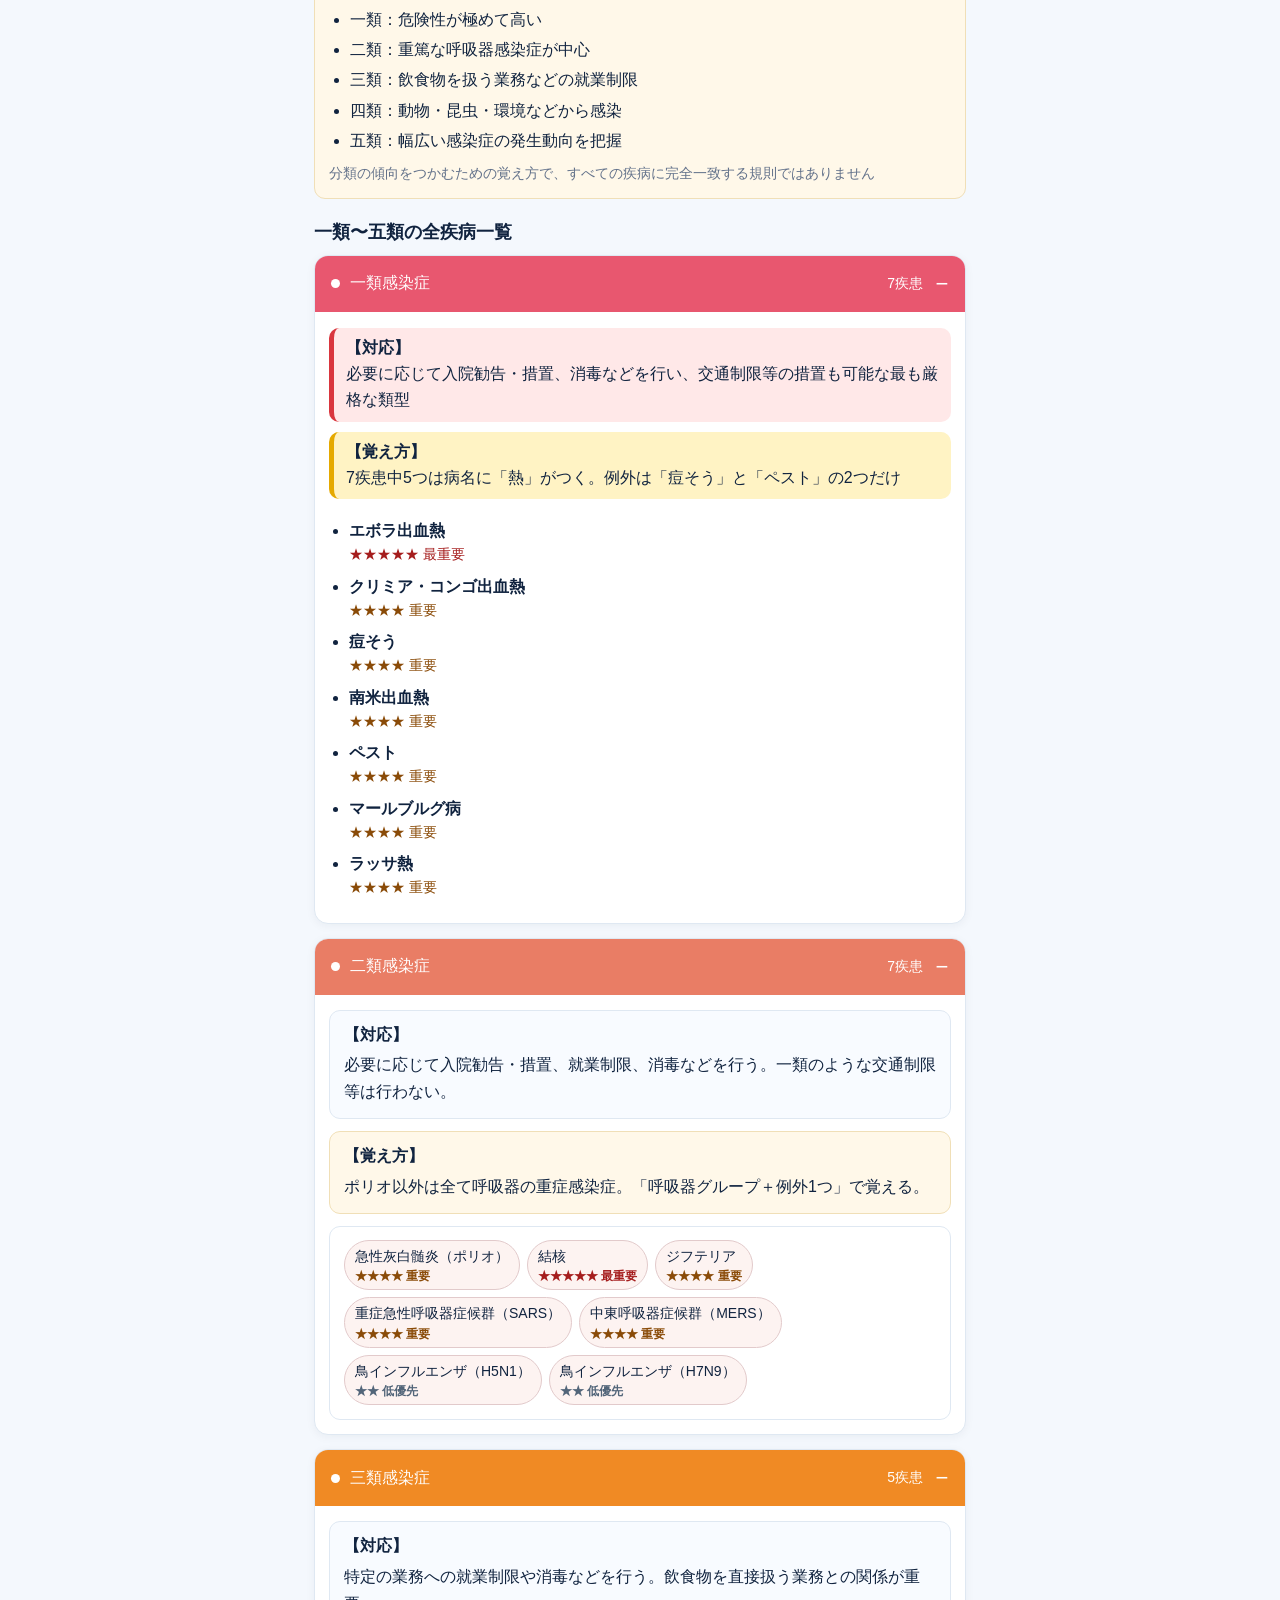
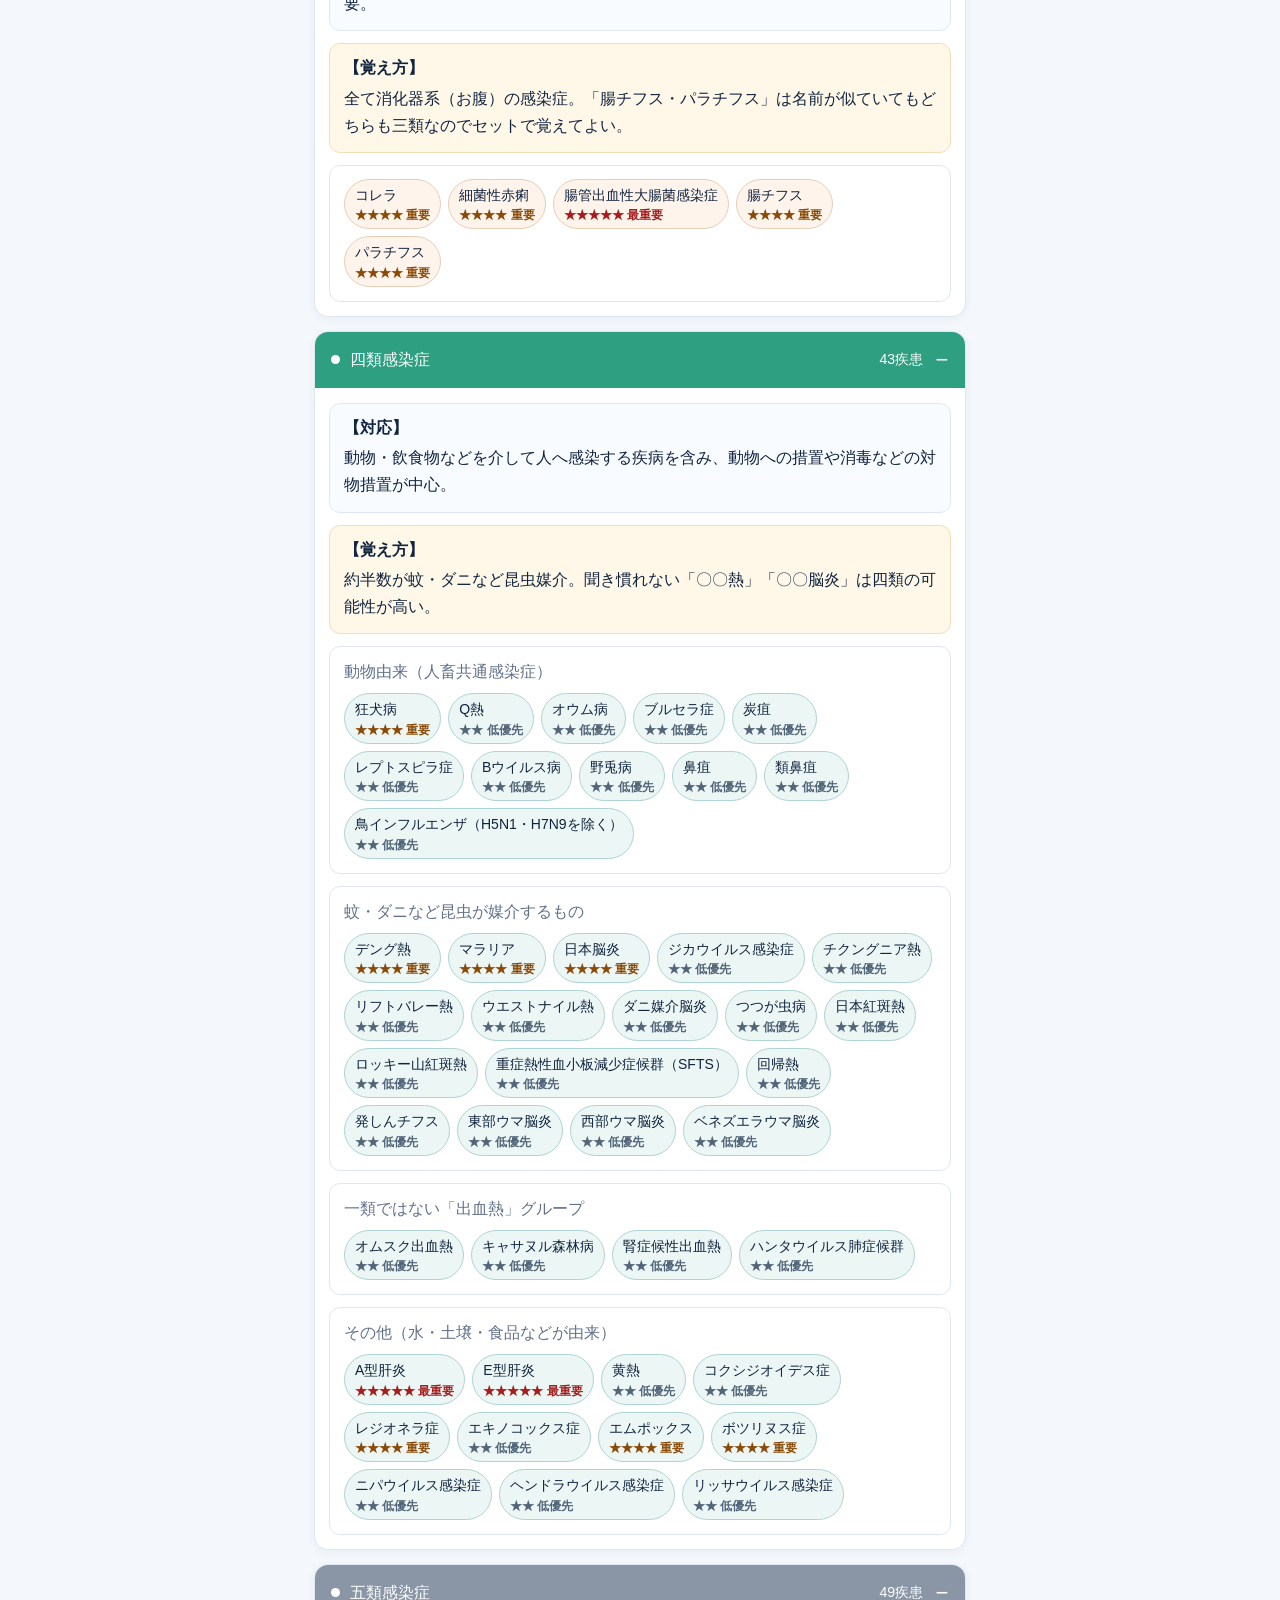
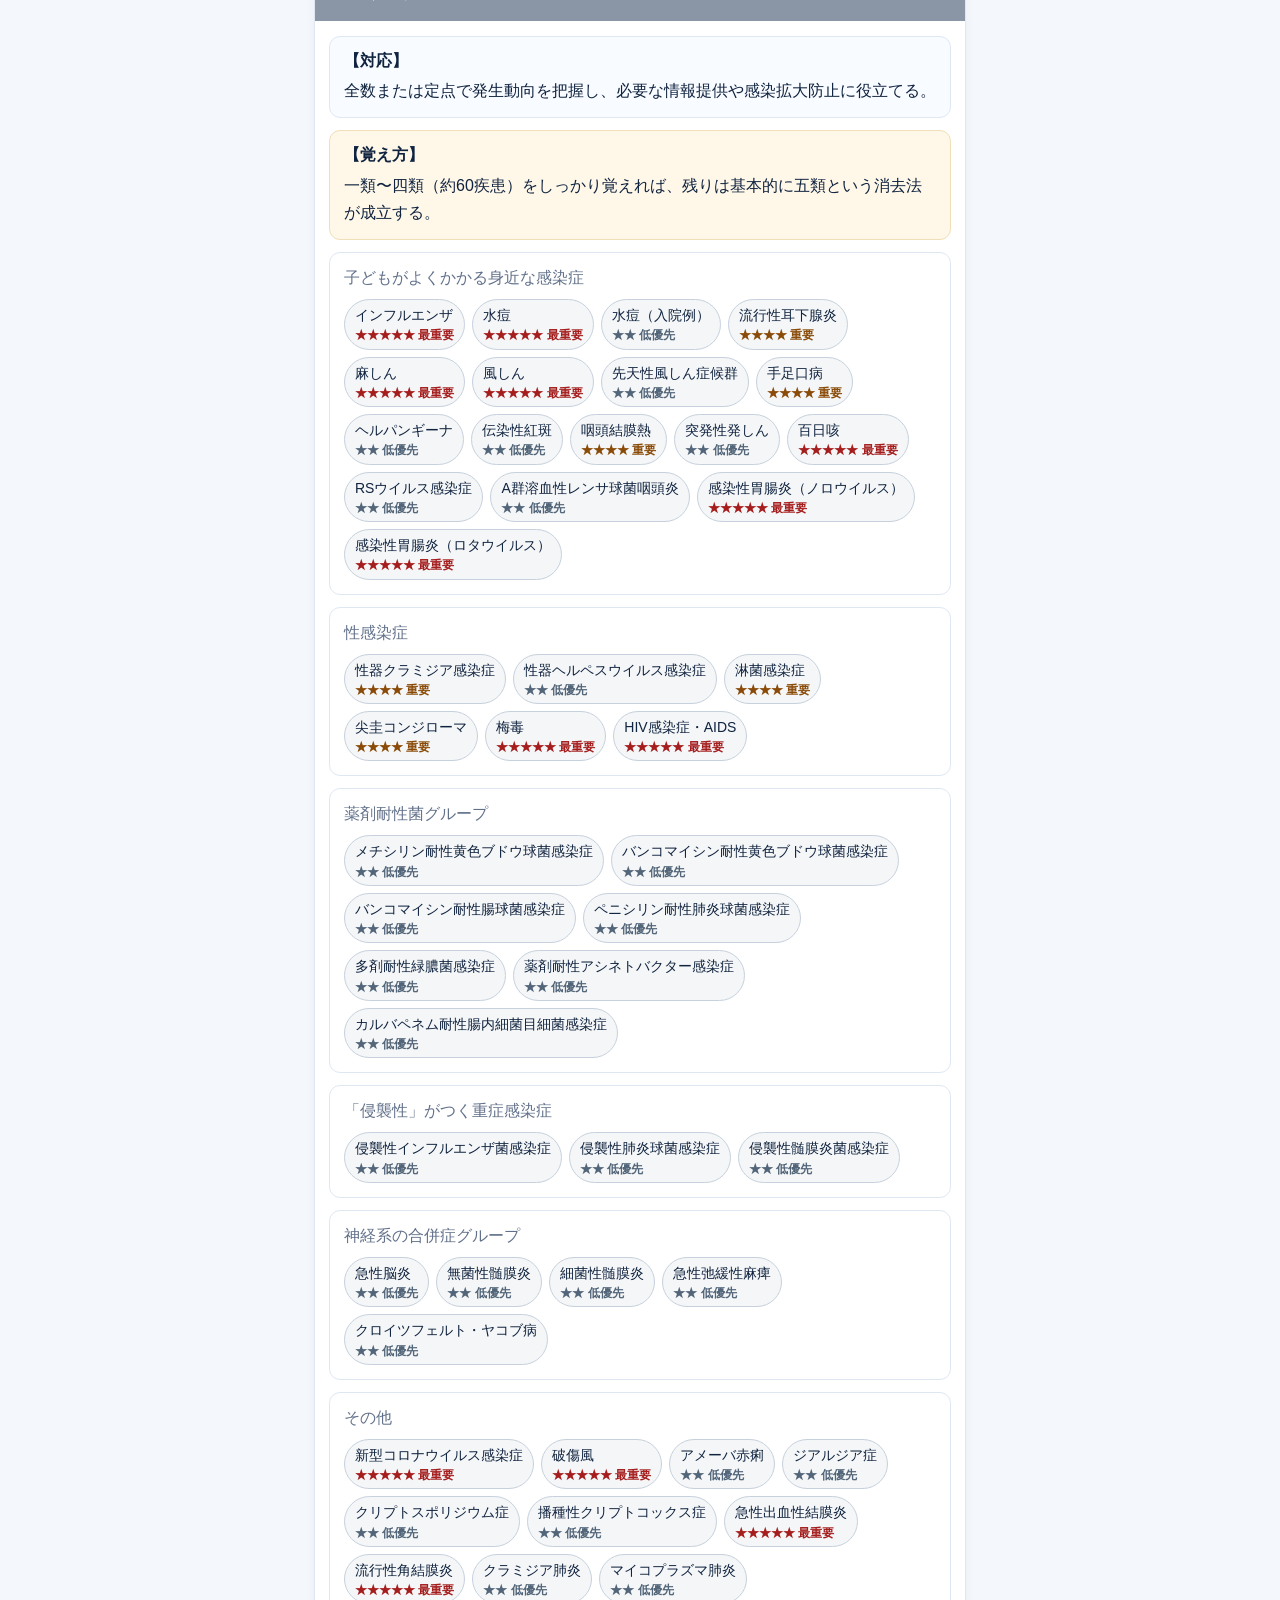
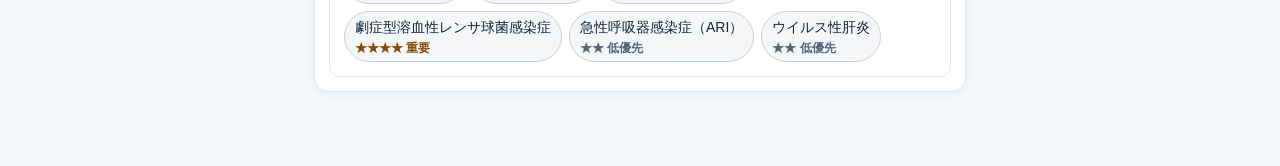
==== commit d38a75d0: "Add files via upload" ====
--- a/infection-classification-guide.html
+++ b/infection-classification-guide.html
@@ -81,6 +81,31 @@
   font-weight:700;
   line-height:1.45;
 }
+.guide-section-title{
+  margin:20px 0 10px;
+  color:var(--navy);
+  font-size:var(--font-lv3);
+  font-weight:700;
+  line-height:1.45;
+}
+.guide-section-title:first-of-type{margin-top:0}
+.priority-list{display:grid;gap:8px;margin:0 0 18px}
+.priority-item{
+  width:100%;
+  padding:10px 12px;
+  border:1px solid #f0caca;
+  border-radius:11px;
+  background:#fff7f7;
+  color:var(--text);
+  text-align:left;
+  cursor:pointer;
+}
+.priority-name{display:block;color:#9b1c1c;font-weight:700;line-height:1.45}
+.priority-meta{display:block;margin-top:2px;font-size:var(--font-lv5);line-height:1.55;overflow-wrap:anywhere}
+.memory-guide{margin:0 0 18px;padding:13px 14px;border:1px solid #f0dfb7;border-radius:11px;background:#fff8e9}
+.memory-guide ul{margin:0;padding-left:1.3em}
+.memory-guide li{margin:3px 0}
+.memory-guide-note{margin:9px 0 0;color:var(--muted);font-size:var(--font-lv5);line-height:1.55}
 .infection-tier{
   --tier-color:var(--gray);
   margin:0 0 14px;
@@ -110,13 +135,12 @@
 }
 .infection-tier summary::-webkit-details-marker{display:none}
 .infection-tier summary::after{
-  content:"▾";
-  font-size:var(--font-lv5);
+  content:"＋";
+  font-size:22px;
   line-height:1;
   text-align:center;
-  transition:transform .18s ease;
-}
-.infection-tier[open] summary::after{transform:rotate(180deg)}
+}
+.infection-tier[open] summary::after{content:"−"}
 .tier-head{display:flex;align-items:center;min-width:0;gap:10px}
 .tier-dot{
   width:9px;
@@ -127,7 +151,7 @@
 }
 .tier-name{
   min-width:0;
-  font-size:var(--font-lv3);
+  font-size:var(--font-lv4);
   font-weight:400;
   line-height:1.4;
 }
@@ -199,6 +223,9 @@
   cursor:pointer;
   transition:background-color .15s ease;
 }
+.tier-disease-name{overflow-wrap:anywhere}
+.tier-importance{display:block;margin-top:2px;font-size:12px;font-weight:700;line-height:1.35}
+.tier-importance.最重要{color:#a51d1d}.tier-importance.重要{color:#8a4b08}.tier-importance.低優先{color:#526579}
 .tier-diseases li:active{background:#e5edf2}
 .tier-diseases li:focus-visible{outline:3px solid #f2a900;outline-offset:2px}
 .disease-modal[hidden]{display:none}
@@ -224,9 +251,75 @@
   .infection-tier summary{padding-left:14px}
   .tier-body{padding:12px}
 }
-@media(prefers-reduced-motion:reduce){
-  .infection-tier summary::after{transition:none}
-}
+
+/* 一類見本：対策要点ページの表示規則に合わせる */
+.tier-1 .tier-body{
+  gap:10px;
+  padding:5px 14px 16px;
+}
+.tier-1 .info-block{
+  margin:10px 0 0;
+  padding:8px 12px;
+  border:0;
+  border-left:5px solid #d9363e;
+  border-radius:10px;
+  background:#ffe8e8;
+}
+.tier-1 .info-block.memory{
+  margin-top:0;
+  border-left-color:#e5a900;
+  background:#fff3c4;
+}
+.tier-1 .info-label{
+  margin:0 0 2px;
+  font-size:16px;
+  font-weight:600;
+  line-height:1.45;
+}
+.tier-1 .info-block p{
+  display:block;
+  font-size:16px;
+  font-weight:400;
+  line-height:1.65;
+}
+.tier-1 .tier-group{
+  margin:0;
+  padding:0;
+  border:0;
+  border-radius:0;
+  background:transparent;
+}
+.tier-1 .tier-diseases{
+  display:block;
+  margin:0;
+  padding-left:20px;
+  list-style:disc;
+}
+.tier-1 .tier-diseases li{
+  margin:9px 0;
+  padding:0;
+  border:0;
+  border-radius:0;
+  background:transparent;
+  color:var(--text);
+  font-size:16px;
+  font-weight:400;
+  line-height:1.65;
+}
+.tier-1 .tier-disease-name{
+  display:block;
+  margin:0 0 2px;
+  font-weight:600;
+  line-height:1.45;
+}
+.tier-1 .tier-importance{
+  display:block;
+  margin:0;
+  font-size:14px;
+  font-weight:400;
+  line-height:1.45;
+}
+.tier-1 .tier-diseases li:active{background:transparent}
 </style>
 </head>
 <body>
@@ -234,14 +327,28 @@
 <div class="page-wrap">
 <section class="infection-guide">
 <h2 class="infection-guide-title">感染症法 一類〜五類 分類ガイド</h2>
+<h3 class="guide-section-title">★★★★★ 最重要感染症</h3>
+<div class="priority-list" id="priorityList"></div>
+<h3 class="guide-section-title">一類〜五類の覚え方</h3>
+<div class="memory-guide">
+<ul>
+<li>一類：危険性が極めて高い</li>
+<li>二類：重篤な呼吸器感染症が中心</li>
+<li>三類：飲食物を扱う業務などの就業制限</li>
+<li>四類：動物・昆虫・環境などから感染</li>
+<li>五類：幅広い感染症の発生動向を把握</li>
+</ul>
+<p class="memory-guide-note">分類の傾向をつかむための覚え方で、すべての疾病に完全一致する規則ではありません</p>
+</div>
+<h3 class="guide-section-title">一類〜五類の全疾病一覧</h3>
 <details class="infection-tier tier-1" open="">
 <summary>
 <span class="tier-head"><span class="tier-dot"></span><span class="tier-name">一類感染症</span></span>
 <span class="tier-count">7疾患</span>
 </summary>
 <div class="tier-body">
-<div class="info-block"><span class="info-label">【対応】</span><p>必要に応じて入院勧告・措置、消毒などを行い、交通制限等の措置も可能な最も厳格な類型。</p></div>
-<div class="info-block memory"><span class="info-label">【覚え方】</span><p>7疾患中5つは病名に「熱」がつく。例外は「痘そう」と「ペスト」の2つだけ。</p></div>
+<div class="info-block"><span class="info-label">【対応】</span><p>必要に応じて入院勧告・措置、消毒などを行い、交通制限等の措置も可能な最も厳格な類型</p></div>
+<div class="info-block memory"><span class="info-label">【覚え方】</span><p>7疾患中5つは病名に「熱」がつく。例外は「痘そう」と「ペスト」の2つだけ</p></div>
 <section class="tier-group"><ul class="tier-diseases">
 <li>エボラ出血熱</li>
 <li>クリミア・コンゴ出血熱</li>
@@ -381,11 +488,14 @@
 <script>
 (()=>{
   const modal=document.getElementById('diseaseModal'),title=document.getElementById('diseaseTitle'),detail=document.getElementById('diseaseDetail');
-  const byName=new Map((globalThis.INFECTION_DISEASE_DATA?.diseases||[]).map(item=>[item.name,item]));
+  const diseases=globalThis.INFECTION_DISEASE_DATA?.diseases||[];
+  const byName=new Map(diseases.map(item=>[item.name,item]));
   const escapeHtml=value=>String(value||'').replace(/[&<>"']/g,ch=>({'&':'&amp;','<':'&lt;','>':'&gt;','"':'&quot;',"'":'&#39;'}[ch]));
   let lastFocus=null;
   function close(){modal.hidden=true;document.body.style.overflow='';lastFocus?.focus()}
-  function open(item,trigger){lastFocus=trigger;title.textContent=item.alias?`${item.name}（${item.alias}）`:item.name;detail.innerHTML=`
+  function open(item,trigger){lastFocus=trigger;title.textContent=item.name;detail.innerHTML=`
+    <dt>正式名称</dt><dd>${escapeHtml(item.name)}</dd>
+    <dt>別名・通称</dt><dd>${escapeHtml(item.alias||'なし')}</dd>
     <dt>感染症法上の分類</dt><dd>${escapeHtml(item.classification)}</dd>
     <dt>主な感染経路</dt><dd>${escapeHtml(item.route)}</dd>
     <dt>代表的・特徴的な症状</dt><dd>${escapeHtml(item.symptoms)}</dd>
@@ -394,7 +504,9 @@
     <dt>重要度</dt><dd><span class="importance ${escapeHtml(item.importance)}">${escapeHtml(item.importance)}</span></dd>`;
     modal.hidden=false;document.body.style.overflow='hidden';modal.querySelector('.disease-close').focus();
   }
-  document.querySelectorAll('.tier-diseases li').forEach(li=>{const item=byName.get(li.textContent.trim());if(!item)return;li.tabIndex=0;li.setAttribute('role','button');li.setAttribute('aria-label',`${item.name}の詳細を開く`);li.addEventListener('click',()=>open(item,li));li.addEventListener('keydown',e=>{if(e.key==='Enter'||e.key===' '){e.preventDefault();open(item,li)}})});
+  document.querySelectorAll('.tier-diseases li').forEach(li=>{const item=byName.get(li.textContent.trim());if(!item)return;li.replaceChildren();const name=document.createElement('span');name.className='tier-disease-name';name.textContent=item.name;const importance=document.createElement('span');importance.className=`tier-importance ${item.importance}`;importance.textContent=item.importance==='最重要'?'★★★★★ 最重要':item.importance==='重要'?'★★★★ 重要':'★★ 低優先';li.append(name,importance);li.tabIndex=0;li.setAttribute('role','button');li.setAttribute('aria-label',`${item.name}の詳細を開く`);li.addEventListener('click',()=>open(item,li));li.addEventListener('keydown',e=>{if(e.key==='Enter'||e.key===' '){e.preventDefault();open(item,li)}})});
+  const priorityList=document.getElementById('priorityList');
+  diseases.filter(item=>item.importance==='最重要').forEach(item=>{const button=document.createElement('button');button.type='button';button.className='priority-item';const name=document.createElement('span');name.className='priority-name';name.textContent=item.name;const meta=document.createElement('span');meta.className='priority-meta';meta.textContent=`${item.classification}｜${item.exam}`;button.append(name,meta);button.addEventListener('click',()=>open(item,button));priorityList.append(button)});
   modal.querySelector('.disease-close').addEventListener('click',close);modal.addEventListener('click',e=>{if(e.target===modal)close()});document.addEventListener('keydown',e=>{if(e.key==='Escape'&&!modal.hidden)close()});
 })();
 </script>
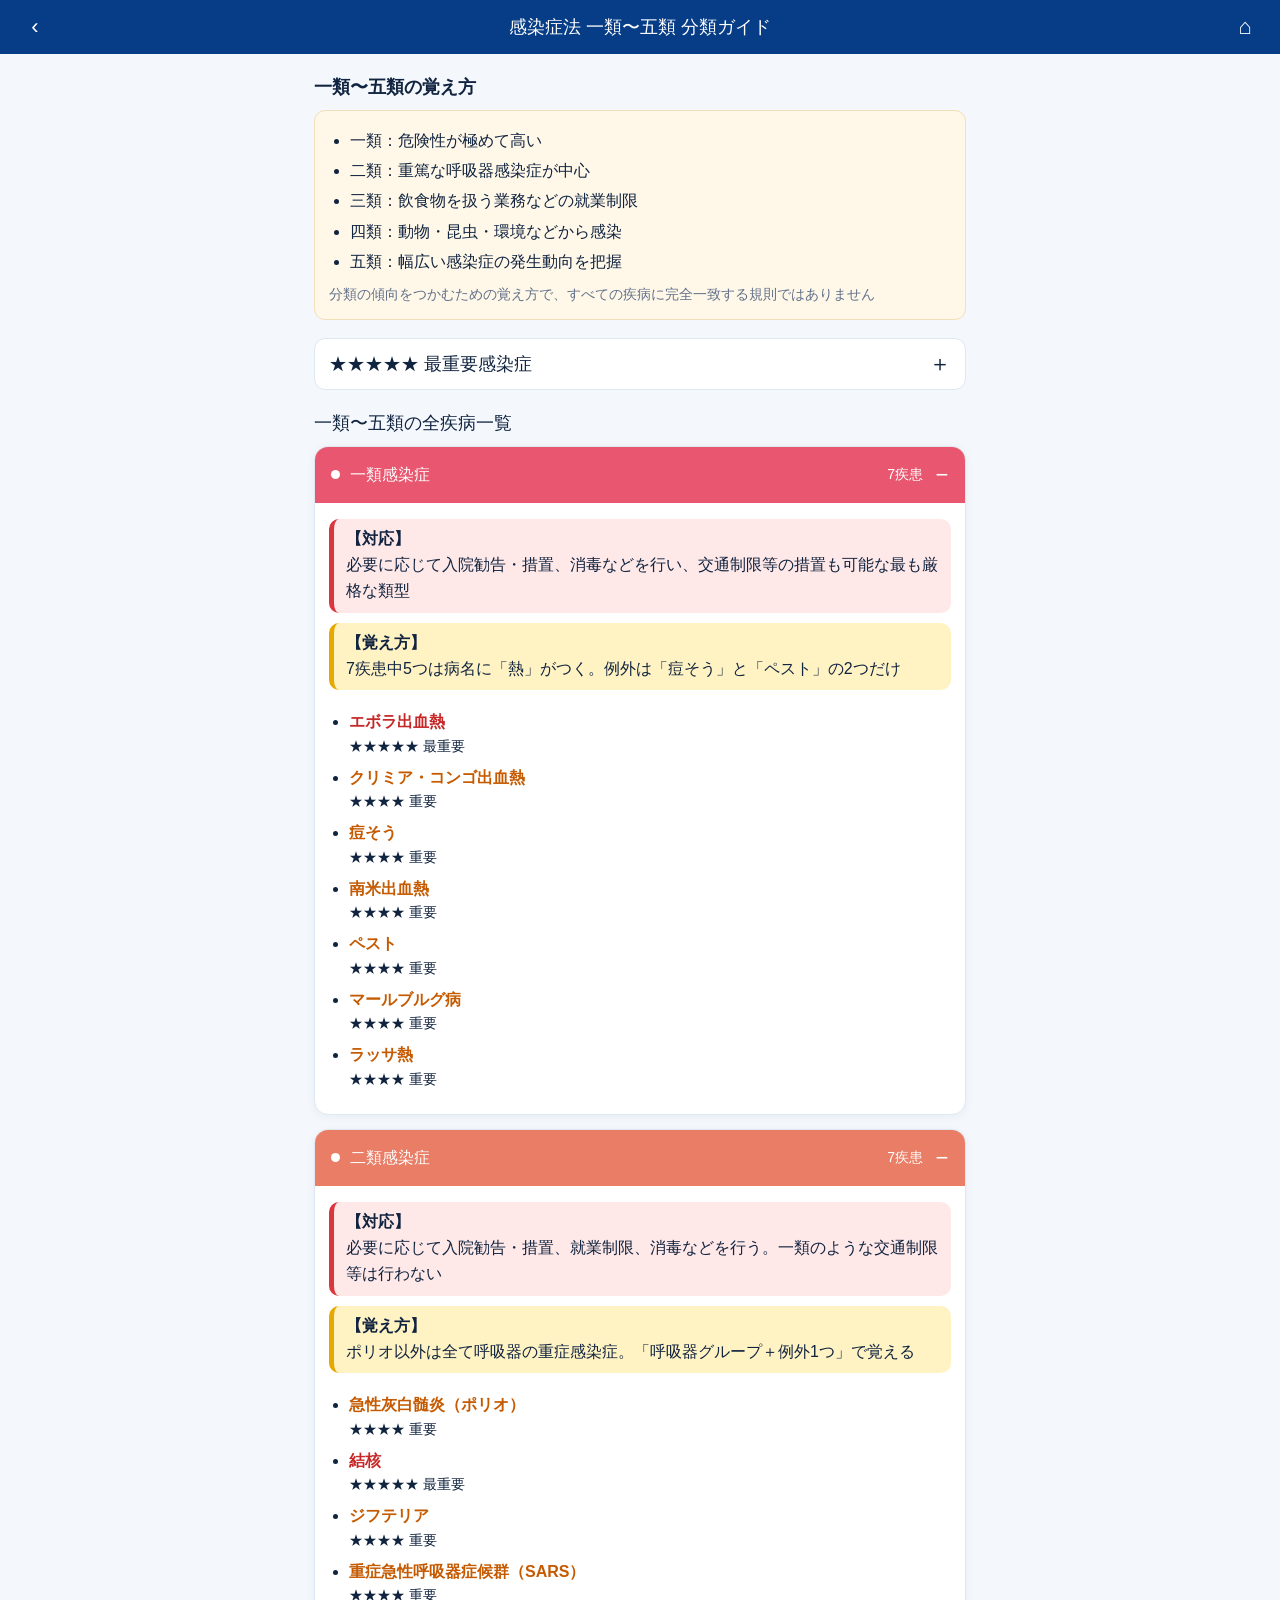
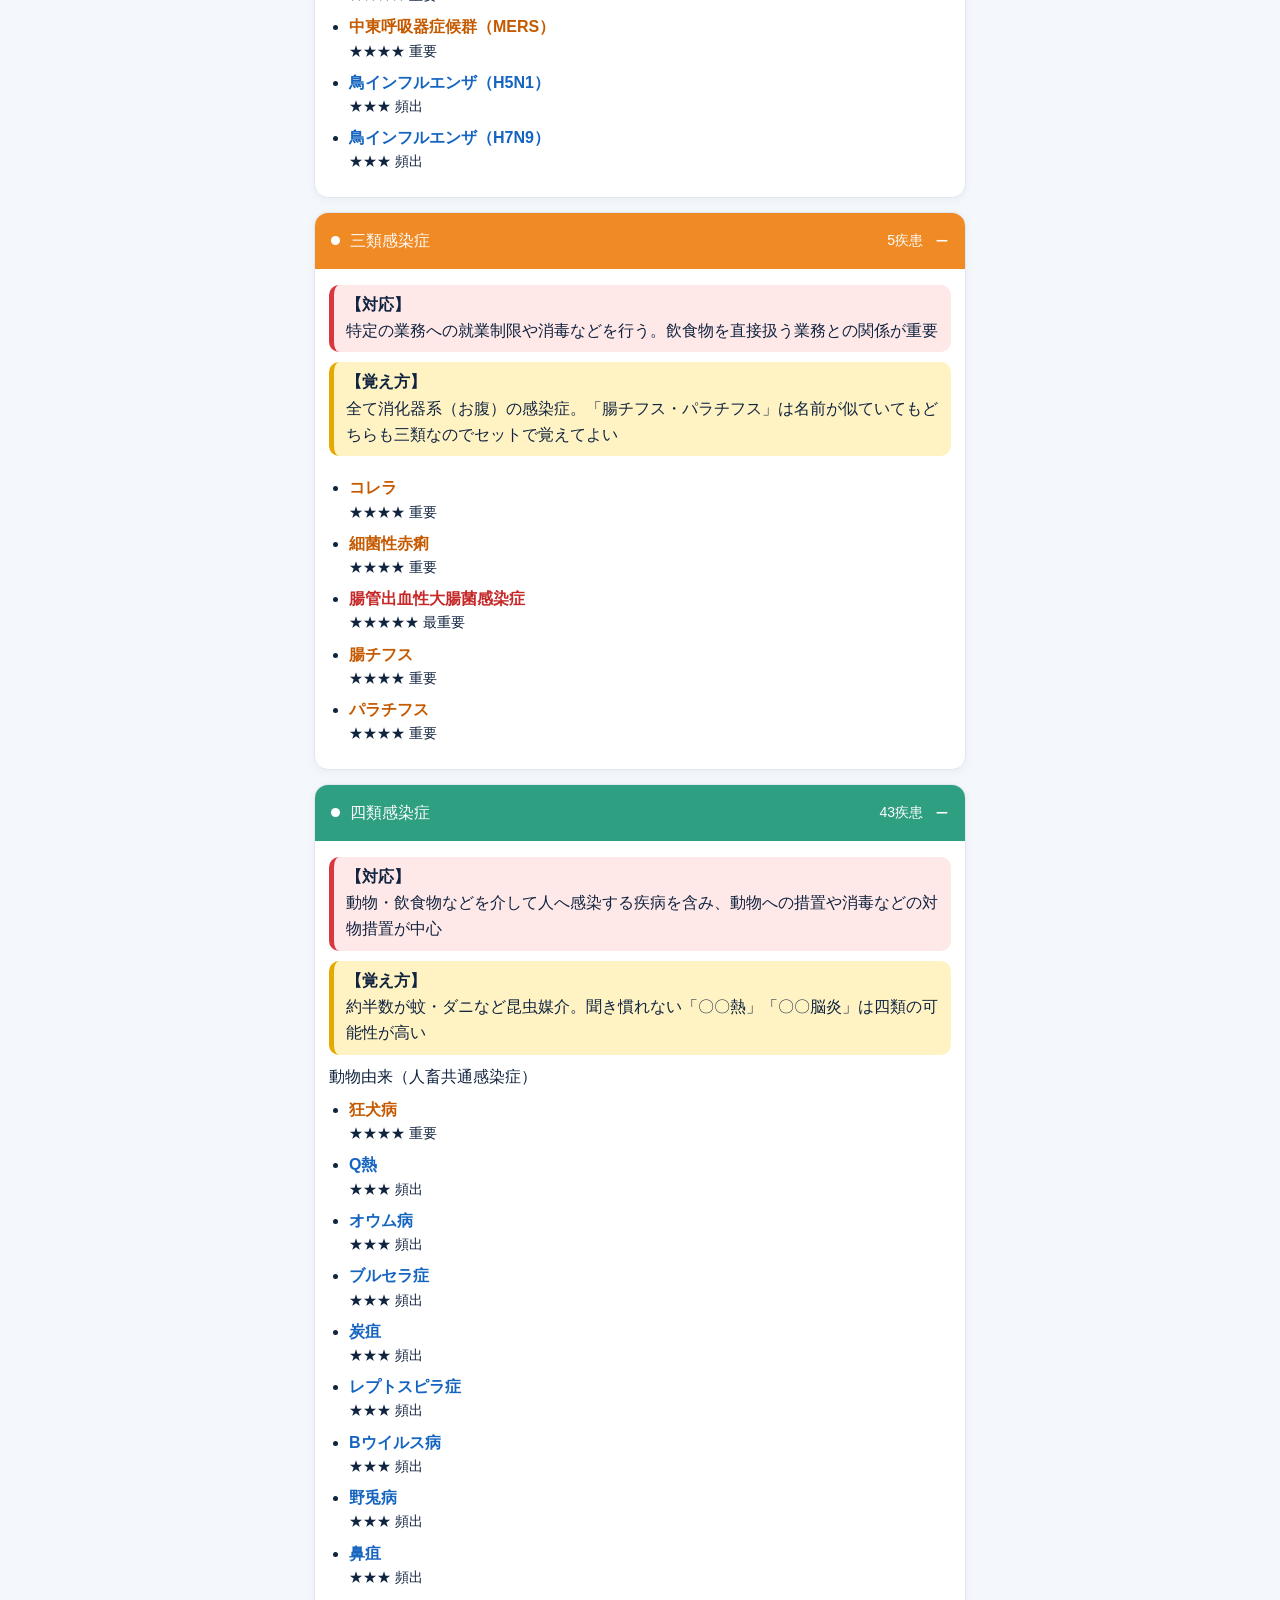
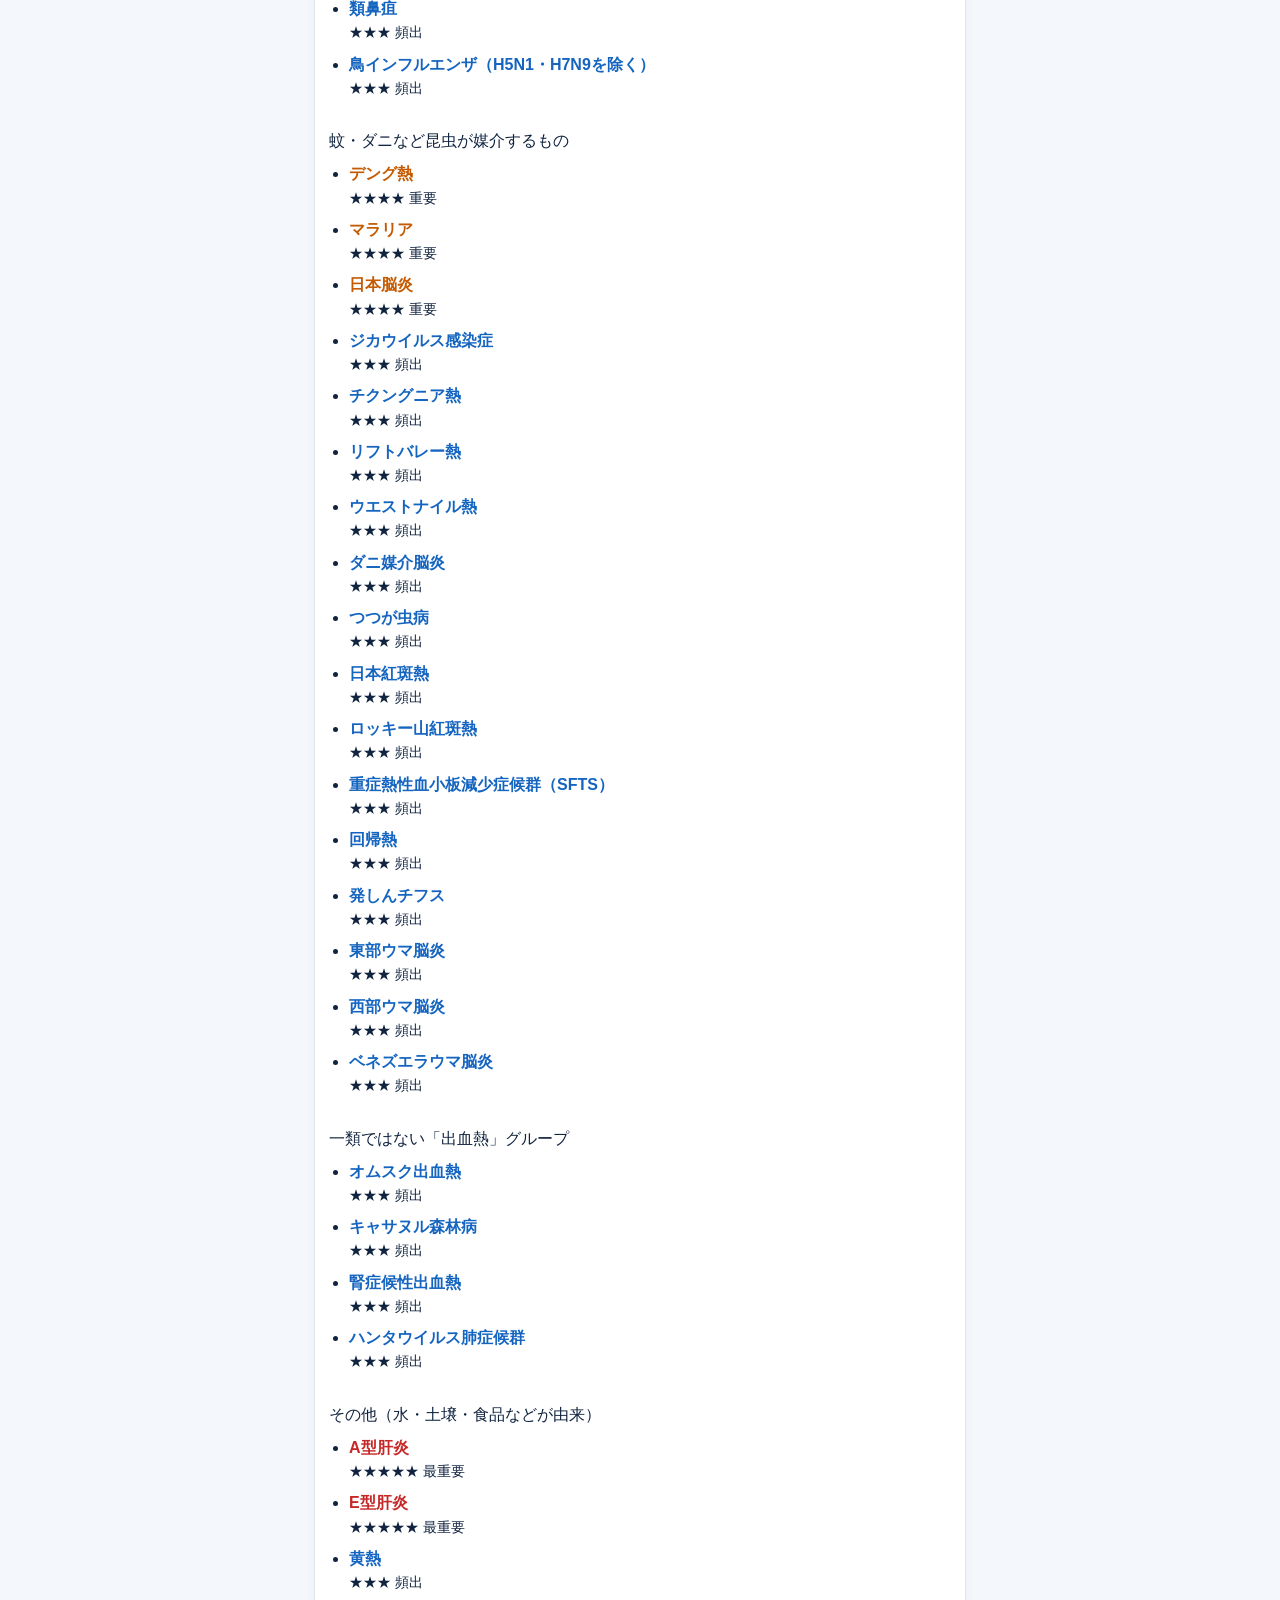
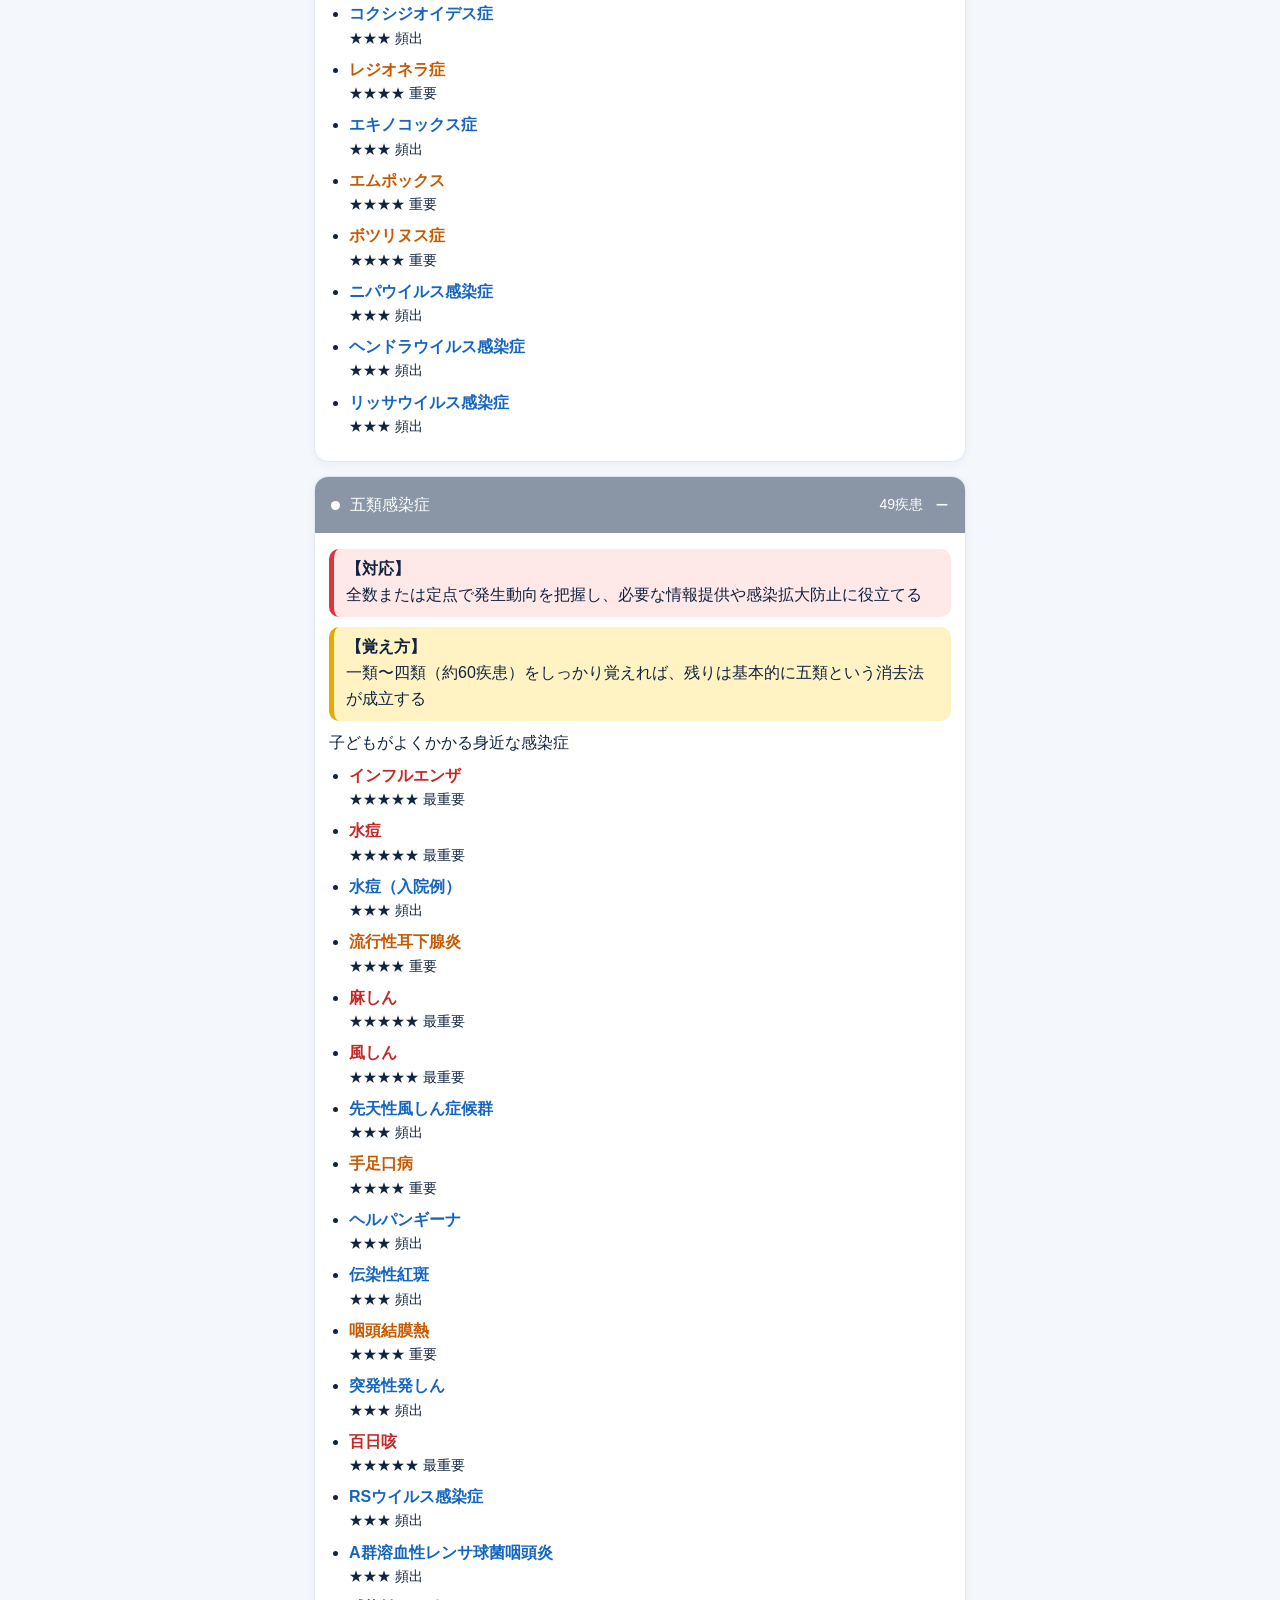
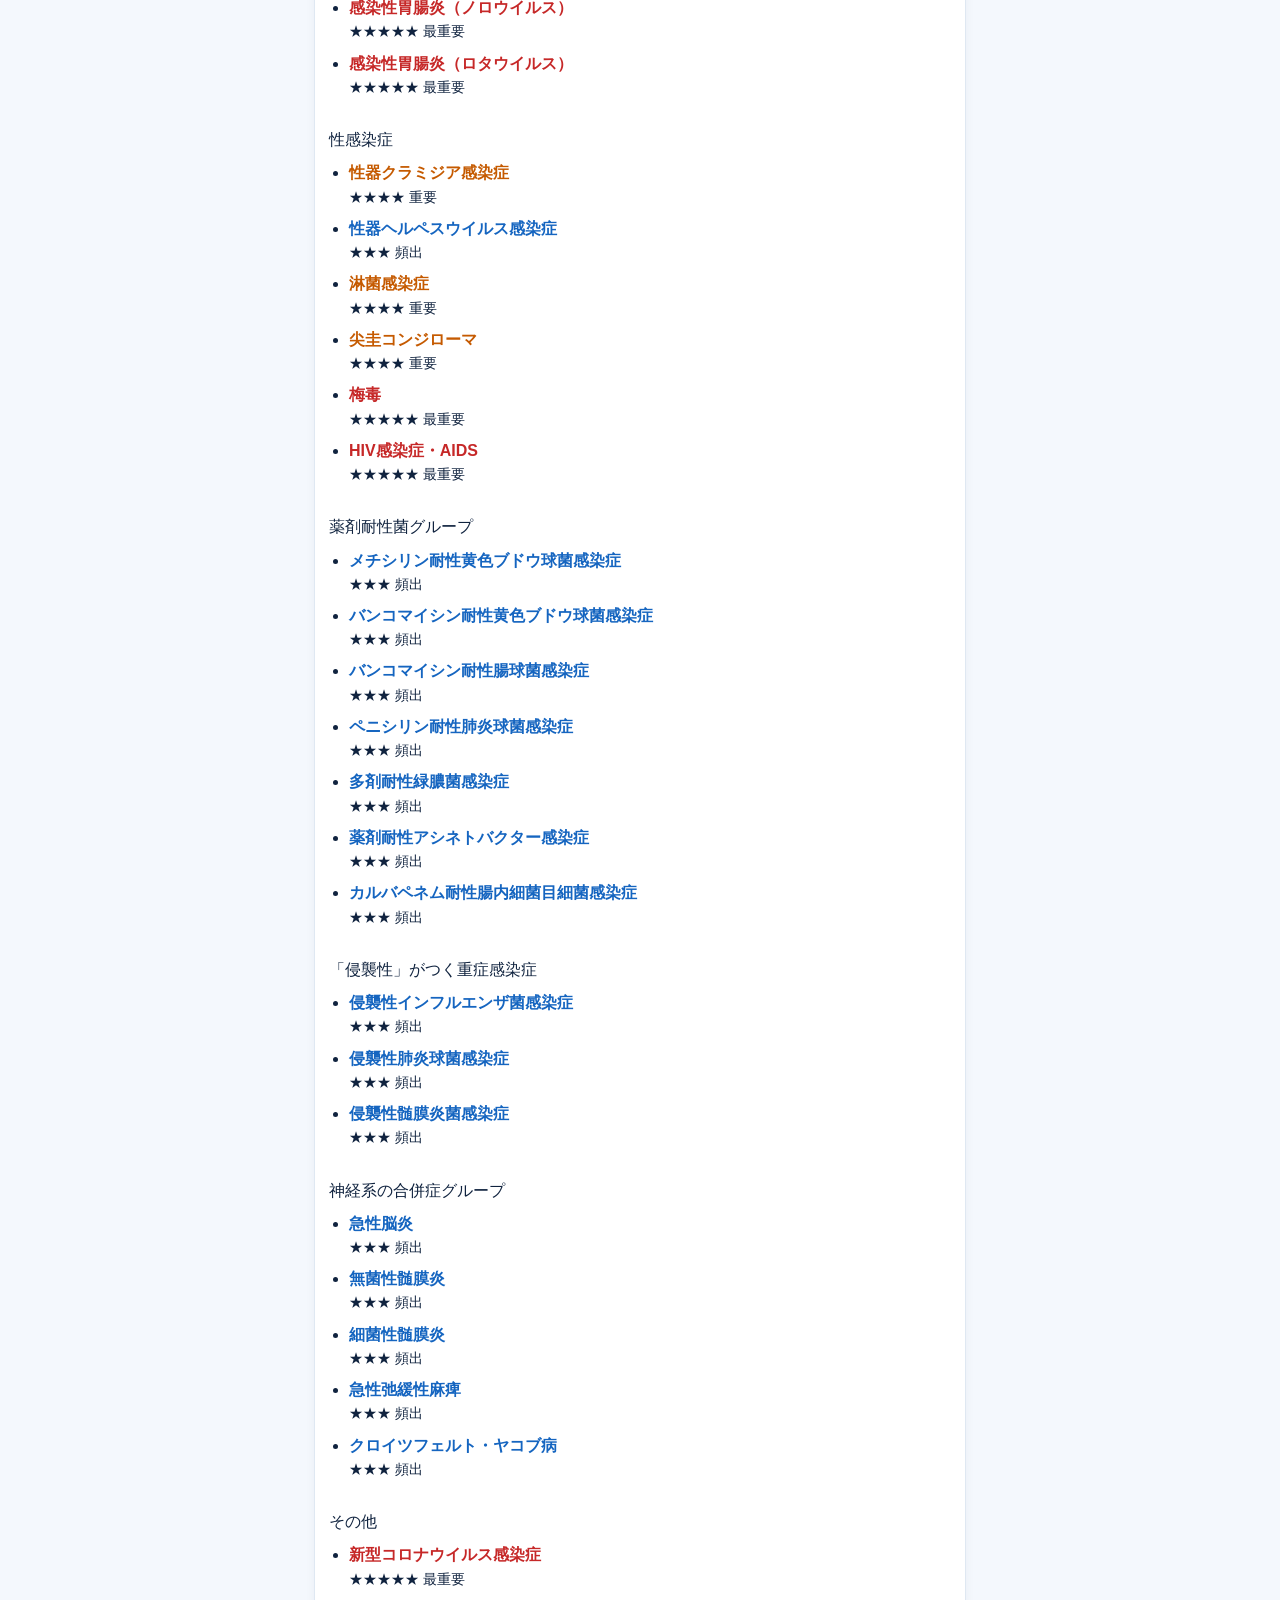
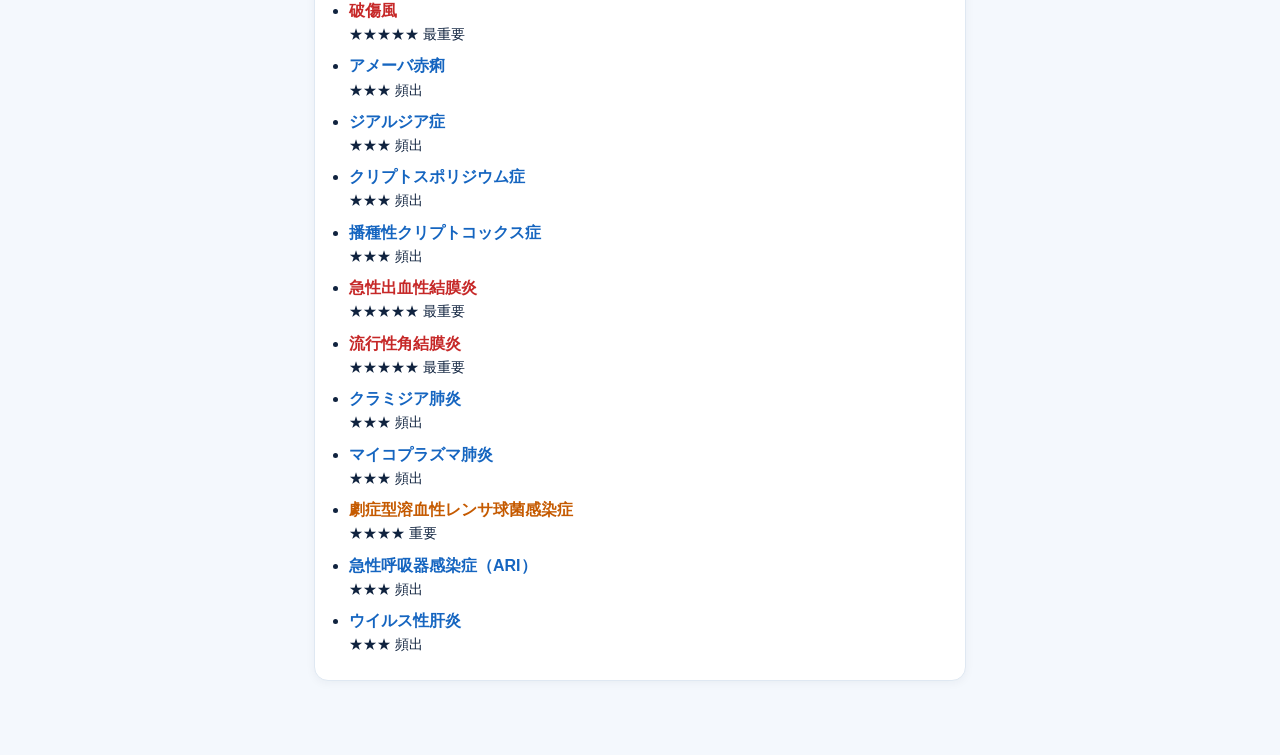
==== commit b944369f: "Add files via upload" ====
--- a/infection-classification-guide.html
+++ b/infection-classification-guide.html
@@ -44,7 +44,7 @@
   display:grid;
   grid-template-columns:54px 1fr 54px;
   align-items:center;
-  min-height:56px;
+  height:54px;
   padding:0 8px;
   background:var(--nav);
   color:#fff;
@@ -65,9 +65,10 @@
 }
 .g-nav .g-title{
   text-align:center;
-  font-size:var(--font-lv1);
-  font-weight:700;
-  line-height:1.25;
+  font-size:18px;
+  font-weight:400;
+  line-height:normal;
+  overflow-wrap:anywhere;
 }
 .page-wrap{
   width:min(100%,680px);
@@ -78,30 +79,52 @@
   margin:0 0 16px;
   color:var(--navy);
   font-size:var(--font-lv2);
-  font-weight:700;
+  font-weight:400;
   line-height:1.45;
 }
 .guide-section-title{
   margin:20px 0 10px;
   color:var(--navy);
   font-size:var(--font-lv3);
-  font-weight:700;
-  line-height:1.45;
-}
+  font-weight:400;
+  line-height:1.45;
+}
+.guide-section-title.guide-emphasis{font-weight:700}
 .guide-section-title:first-of-type{margin-top:0}
-.priority-list{display:grid;gap:8px;margin:0 0 18px}
+.priority-details{
+  margin:0 0 18px;
+  overflow:hidden;
+  border:1px solid var(--line);
+  border-radius:11px;
+  background:#fff;
+}
+.priority-details summary{
+  position:relative;
+  padding:12px 42px 12px 14px;
+  list-style:none;
+  color:var(--navy);
+  font-size:var(--font-lv3);
+  font-weight:400;
+  line-height:1.45;
+  cursor:pointer;
+}
+.priority-details summary::-webkit-details-marker{display:none}
+.priority-details summary::after{content:"＋";position:absolute;right:14px;top:50%;translate:0 -50%;font-size:22px;font-weight:400}
+.priority-details[open] summary::after{content:"−"}
+.priority-list{display:grid;gap:0;margin:0;padding:0 14px 12px}
 .priority-item{
   width:100%;
-  padding:10px 12px;
-  border:1px solid #f0caca;
-  border-radius:11px;
-  background:#fff7f7;
+  padding:10px 0;
+  border:0;
+  border-top:1px solid var(--line);
+  background:#fff;
   color:var(--text);
   text-align:left;
   cursor:pointer;
-}
-.priority-name{display:block;color:#9b1c1c;font-weight:700;line-height:1.45}
-.priority-meta{display:block;margin-top:2px;font-size:var(--font-lv5);line-height:1.55;overflow-wrap:anywhere}
+  font-size:var(--font-lv4);
+  line-height:1.55;
+}
+.priority-item:first-child{border-top:0}
 .memory-guide{margin:0 0 18px;padding:13px 14px;border:1px solid #f0dfb7;border-radius:11px;background:#fff8e9}
 .memory-guide ul{margin:0;padding-left:1.3em}
 .memory-guide li{margin:3px 0}
@@ -181,7 +204,7 @@
   display:block;
   margin:0 0 5px;
   font-size:var(--font-lv4);
-  font-weight:700;
+  font-weight:400;
   line-height:1.4;
 }
 .info-block p{
@@ -223,41 +246,42 @@
   cursor:pointer;
   transition:background-color .15s ease;
 }
-.tier-disease-name{overflow-wrap:anywhere}
-.tier-importance{display:block;margin-top:2px;font-size:12px;font-weight:700;line-height:1.35}
-.tier-importance.最重要{color:#a51d1d}.tier-importance.重要{color:#8a4b08}.tier-importance.低優先{color:#526579}
+.tier-disease-name{font-weight:800;overflow-wrap:anywhere}
+.tier-disease-name.最重要{color:#c62828}.tier-disease-name.重要{color:#c55a00}.tier-disease-name.低優先{color:#1565c0}
+.tier-importance{display:block;margin-top:2px;color:var(--text);font-size:12px;font-weight:400;line-height:1.35}
 .tier-diseases li:active{background:#e5edf2}
 .tier-diseases li:focus-visible{outline:3px solid #f2a900;outline-offset:2px}
 .disease-modal[hidden]{display:none}
 .disease-modal{position:fixed;inset:0;z-index:1000;display:flex;align-items:flex-end;justify-content:center;padding:16px;background:rgba(10,24,38,.58)}
 .disease-dialog{width:min(100%,620px);max-height:88vh;overflow:auto;background:#fff;border-radius:18px 18px 12px 12px;box-shadow:0 16px 48px rgba(0,0,0,.3)}
 .disease-dialog-head{position:sticky;top:0;display:flex;align-items:flex-start;gap:12px;padding:18px 16px 12px;background:#fff;border-bottom:1px solid #dfe7eb}
-.disease-dialog-head h3{flex:1;margin:0;color:#12324a;font-size:21px;line-height:1.45}
+.disease-dialog-head h3{flex:1;margin:0;color:#12324a;font-size:20px;font-weight:400;line-height:1.45}
 .disease-close{flex:none;width:38px;height:38px;border:0;border-radius:50%;background:#e9eef2;color:#243746;font-size:25px;line-height:1;cursor:pointer}
 .disease-detail{margin:0;padding:14px 16px 20px}
-.disease-detail dt{margin-top:12px;color:#375266;font-size:13px;font-weight:700}
+.disease-detail dt{margin-top:14px;color:#375266;font-size:16px;font-weight:400;line-height:1.45}
+.disease-detail dt.detail-emphasis{font-weight:700}
 .disease-detail dt:first-child{margin-top:0}
 .disease-detail dd{margin:3px 0 0;color:#182934;font-size:16px;line-height:1.7;overflow-wrap:anywhere}
-.importance{display:inline-block;padding:3px 10px;border-radius:999px;font-weight:700}
+.importance{display:inline-block;padding:3px 10px;border-radius:999px;font-weight:400}
 .importance.最重要{color:#9b1c1c;background:#fee2e2}.importance.重要{color:#8a4b08;background:#fff1c7}.importance.低優先{color:#40566a;background:#e9eef2}
 @media(min-width:700px){.disease-modal{align-items:center}.disease-dialog{border-radius:18px}}
 @supports not (background:color-mix(in srgb,#000 10%,#fff)){
   .tier-diseases li{background:#f2f5f9;border-color:var(--line)}
 }
 @media(max-width:520px){
-  .g-nav .g-title{font-size:18px}
+  .g-nav .g-title{font-size:16px}
   .page-wrap{padding:16px 12px 48px}
   .infection-guide-title{font-size:var(--font-lv2)}
   .infection-tier summary{padding-left:14px}
   .tier-body{padding:12px}
 }
 
-/* 一類見本：対策要点ページの表示規則に合わせる */
-.tier-1 .tier-body{
+/* 対策要点ページの表示規則に合わせる */
+.infection-tier .tier-body{
   gap:10px;
   padding:5px 14px 16px;
 }
-.tier-1 .info-block{
+.infection-tier .info-block{
   margin:10px 0 0;
   padding:8px 12px;
   border:0;
@@ -265,37 +289,38 @@
   border-radius:10px;
   background:#ffe8e8;
 }
-.tier-1 .info-block.memory{
+.infection-tier .info-block.memory{
   margin-top:0;
   border-left-color:#e5a900;
   background:#fff3c4;
 }
-.tier-1 .info-label{
+.infection-tier .info-label{
   margin:0 0 2px;
   font-size:16px;
-  font-weight:600;
-  line-height:1.45;
-}
-.tier-1 .info-block p{
+  font-weight:700;
+  line-height:1.45;
+}
+.infection-tier .info-block.memory .info-label{font-weight:700}
+.infection-tier .info-block p{
   display:block;
   font-size:16px;
   font-weight:400;
   line-height:1.65;
 }
-.tier-1 .tier-group{
+.infection-tier .tier-group{
   margin:0;
   padding:0;
   border:0;
   border-radius:0;
   background:transparent;
 }
-.tier-1 .tier-diseases{
+.infection-tier .tier-diseases{
   display:block;
   margin:0;
   padding-left:20px;
   list-style:disc;
 }
-.tier-1 .tier-diseases li{
+.infection-tier .tier-diseases li{
   margin:9px 0;
   padding:0;
   border:0;
@@ -306,30 +331,39 @@
   font-weight:400;
   line-height:1.65;
 }
-.tier-1 .tier-disease-name{
+.infection-tier .tier-disease-name{
   display:block;
   margin:0 0 2px;
-  font-weight:600;
-  line-height:1.45;
-}
-.tier-1 .tier-importance{
+  font-weight:800;
+  line-height:1.45;
+}
+.infection-tier .tier-disease-name.最重要{color:#c62828}
+.infection-tier .tier-disease-name.重要{color:#c55a00}
+.infection-tier .tier-disease-name.低優先{color:#1565c0}
+.infection-tier .tier-importance{
   display:block;
   margin:0;
+  color:var(--text);
   font-size:14px;
   font-weight:400;
   line-height:1.45;
 }
-.tier-1 .tier-diseases li:active{background:transparent}
+.infection-tier .tier-diseases li:active{background:transparent}
+.infection-tier .tier-group-title{
+  margin:12px 0 3px;
+  color:var(--navy);
+  font-size:16px;
+  font-weight:400;
+  line-height:1.45;
+}
+.infection-tier .tier-group:first-of-type .tier-group-title{margin-top:0}
 </style>
 </head>
 <body>
-<nav class="g-nav"><button aria-label="戻る" onclick="history.length&gt;1?history.back():location.href='index.html'" type="button">‹</button><span class="g-title">理容師国家試験 用語集</span><a aria-label="ホームへ戻る" href="index.html">⌂</a></nav>
+<nav class="g-nav"><button aria-label="戻る" onclick="history.length&gt;1?history.back():location.href='index.html'" type="button">‹</button><span class="g-title">感染症法 一類〜五類 分類ガイド</span><a aria-label="ホームへ戻る" href="index.html">⌂</a></nav>
 <div class="page-wrap">
 <section class="infection-guide">
-<h2 class="infection-guide-title">感染症法 一類〜五類 分類ガイド</h2>
-<h3 class="guide-section-title">★★★★★ 最重要感染症</h3>
-<div class="priority-list" id="priorityList"></div>
-<h3 class="guide-section-title">一類〜五類の覚え方</h3>
+<h3 class="guide-section-title guide-emphasis">一類〜五類の覚え方</h3>
 <div class="memory-guide">
 <ul>
 <li>一類：危険性が極めて高い</li>
@@ -340,6 +374,10 @@
 </ul>
 <p class="memory-guide-note">分類の傾向をつかむための覚え方で、すべての疾病に完全一致する規則ではありません</p>
 </div>
+<details class="priority-details">
+<summary>★★★★★ 最重要感染症</summary>
+<div class="priority-list" id="priorityList"></div>
+</details>
 <h3 class="guide-section-title">一類〜五類の全疾病一覧</h3>
 <details class="infection-tier tier-1" open="">
 <summary>
@@ -366,8 +404,8 @@
 <span class="tier-count">7疾患</span>
 </summary>
 <div class="tier-body">
-<div class="info-block"><span class="info-label">【対応】</span><p>必要に応じて入院勧告・措置、就業制限、消毒などを行う。一類のような交通制限等は行わない。</p></div>
-<div class="info-block memory"><span class="info-label">【覚え方】</span><p>ポリオ以外は全て呼吸器の重症感染症。「呼吸器グループ＋例外1つ」で覚える。</p></div>
+<div class="info-block"><span class="info-label">【対応】</span><p>必要に応じて入院勧告・措置、就業制限、消毒などを行う。一類のような交通制限等は行わない</p></div>
+<div class="info-block memory"><span class="info-label">【覚え方】</span><p>ポリオ以外は全て呼吸器の重症感染症。「呼吸器グループ＋例外1つ」で覚える</p></div>
 <section class="tier-group"><ul class="tier-diseases">
 <li>急性灰白髄炎（ポリオ）</li>
 <li>結核</li>
@@ -385,8 +423,8 @@
 <span class="tier-count">5疾患</span>
 </summary>
 <div class="tier-body">
-<div class="info-block"><span class="info-label">【対応】</span><p>特定の業務への就業制限や消毒などを行う。飲食物を直接扱う業務との関係が重要。</p></div>
-<div class="info-block memory"><span class="info-label">【覚え方】</span><p>全て消化器系（お腹）の感染症。「腸チフス・パラチフス」は名前が似ていてもどちらも三類なのでセットで覚えてよい。</p></div>
+<div class="info-block"><span class="info-label">【対応】</span><p>特定の業務への就業制限や消毒などを行う。飲食物を直接扱う業務との関係が重要</p></div>
+<div class="info-block memory"><span class="info-label">【覚え方】</span><p>全て消化器系（お腹）の感染症。「腸チフス・パラチフス」は名前が似ていてもどちらも三類なのでセットで覚えてよい</p></div>
 <section class="tier-group"><ul class="tier-diseases">
 <li>コレラ</li>
 <li>細菌性赤痢</li>
@@ -402,8 +440,8 @@
 <span class="tier-count">43疾患</span>
 </summary>
 <div class="tier-body">
-<div class="info-block"><span class="info-label">【対応】</span><p>動物・飲食物などを介して人へ感染する疾病を含み、動物への措置や消毒などの対物措置が中心。</p></div>
-<div class="info-block memory"><span class="info-label">【覚え方】</span><p>約半数が蚊・ダニなど昆虫媒介。聞き慣れない「〇〇熱」「〇〇脳炎」は四類の可能性が高い。</p></div>
+<div class="info-block"><span class="info-label">【対応】</span><p>動物・飲食物などを介して人へ感染する疾病を含み、動物への措置や消毒などの対物措置が中心</p></div>
+<div class="info-block memory"><span class="info-label">【覚え方】</span><p>約半数が蚊・ダニなど昆虫媒介。聞き慣れない「〇〇熱」「〇〇脳炎」は四類の可能性が高い</p></div>
 <section class="tier-group"><p class="tier-group-title">動物由来（人畜共通感染症）</p><ul class="tier-diseases">
 <li>狂犬病</li><li>Q熱</li><li>オウム病</li><li>ブルセラ症</li><li>炭疽</li>
 <li>レプトスピラ症</li><li>Bウイルス病</li><li>野兎病</li><li>鼻疽</li><li>類鼻疽</li>
@@ -436,8 +474,8 @@
 <span class="tier-count">49疾患</span>
 </summary>
 <div class="tier-body">
-<div class="info-block"><span class="info-label">【対応】</span><p>全数または定点で発生動向を把握し、必要な情報提供や感染拡大防止に役立てる。</p></div>
-<div class="info-block memory"><span class="info-label">【覚え方】</span><p>一類〜四類（約60疾患）をしっかり覚えれば、残りは基本的に五類という消去法が成立する。</p></div>
+<div class="info-block"><span class="info-label">【対応】</span><p>全数または定点で発生動向を把握し、必要な情報提供や感染拡大防止に役立てる</p></div>
+<div class="info-block memory"><span class="info-label">【覚え方】</span><p>一類〜四類（約60疾患）をしっかり覚えれば、残りは基本的に五類という消去法が成立する</p></div>
 <section class="tier-group"><p class="tier-group-title">子どもがよくかかる身近な感染症</p><ul class="tier-diseases">
 <li>インフルエンザ</li><li>水痘</li><li>水痘（入院例）</li><li>流行性耳下腺炎</li>
 <li>麻しん</li><li>風しん</li><li>先天性風しん症候群</li><li>手足口病</li>
@@ -493,20 +531,20 @@
   const escapeHtml=value=>String(value||'').replace(/[&<>"']/g,ch=>({'&':'&amp;','<':'&lt;','>':'&gt;','"':'&quot;',"'":'&#39;'}[ch]));
   let lastFocus=null;
   function close(){modal.hidden=true;document.body.style.overflow='';lastFocus?.focus()}
-  function open(item,trigger){lastFocus=trigger;title.textContent=item.name;detail.innerHTML=`
+  function open(item,trigger){lastFocus=trigger;title.textContent=`${item.name}｜${item.route}`;detail.innerHTML=`
     <dt>正式名称</dt><dd>${escapeHtml(item.name)}</dd>
     <dt>別名・通称</dt><dd>${escapeHtml(item.alias||'なし')}</dd>
     <dt>感染症法上の分類</dt><dd>${escapeHtml(item.classification)}</dd>
     <dt>主な感染経路</dt><dd>${escapeHtml(item.route)}</dd>
     <dt>代表的・特徴的な症状</dt><dd>${escapeHtml(item.symptoms)}</dd>
-    <dt>国家試験の要点</dt><dd>${escapeHtml(item.exam)}</dd>
-    ${item.mixup?`<dt>混同注意</dt><dd>${escapeHtml(item.mixup)}</dd>`:''}
+    <dt class="detail-emphasis">国家試験の要点</dt><dd>${escapeHtml(item.exam)}</dd>
+    ${item.mixup?`<dt class="detail-emphasis">混同注意</dt><dd>${escapeHtml(item.mixup)}</dd>`:''}
     <dt>重要度</dt><dd><span class="importance ${escapeHtml(item.importance)}">${escapeHtml(item.importance)}</span></dd>`;
     modal.hidden=false;document.body.style.overflow='hidden';modal.querySelector('.disease-close').focus();
   }
-  document.querySelectorAll('.tier-diseases li').forEach(li=>{const item=byName.get(li.textContent.trim());if(!item)return;li.replaceChildren();const name=document.createElement('span');name.className='tier-disease-name';name.textContent=item.name;const importance=document.createElement('span');importance.className=`tier-importance ${item.importance}`;importance.textContent=item.importance==='最重要'?'★★★★★ 最重要':item.importance==='重要'?'★★★★ 重要':'★★ 低優先';li.append(name,importance);li.tabIndex=0;li.setAttribute('role','button');li.setAttribute('aria-label',`${item.name}の詳細を開く`);li.addEventListener('click',()=>open(item,li));li.addEventListener('keydown',e=>{if(e.key==='Enter'||e.key===' '){e.preventDefault();open(item,li)}})});
+  document.querySelectorAll('.tier-diseases li').forEach(li=>{const item=byName.get(li.textContent.trim());if(!item)return;li.replaceChildren();const name=document.createElement('span');name.className=`tier-disease-name ${item.importance}`;name.textContent=item.name;const importance=document.createElement('span');importance.className='tier-importance';importance.textContent=item.importance==='最重要'?'★★★★★ 最重要':item.importance==='重要'?'★★★★ 重要':'★★★ 頻出';li.append(name,importance);li.tabIndex=0;li.setAttribute('role','button');li.setAttribute('aria-label',`${item.name}の詳細を開く`);li.addEventListener('click',()=>open(item,li));li.addEventListener('keydown',e=>{if(e.key==='Enter'||e.key===' '){e.preventDefault();open(item,li)}})});
   const priorityList=document.getElementById('priorityList');
-  diseases.filter(item=>item.importance==='最重要').forEach(item=>{const button=document.createElement('button');button.type='button';button.className='priority-item';const name=document.createElement('span');name.className='priority-name';name.textContent=item.name;const meta=document.createElement('span');meta.className='priority-meta';meta.textContent=`${item.classification}｜${item.exam}`;button.append(name,meta);button.addEventListener('click',()=>open(item,button));priorityList.append(button)});
+  diseases.filter(item=>item.importance==='最重要').forEach(item=>{const button=document.createElement('button');button.type='button';button.className='priority-item';button.textContent=`${item.classification.replace('感染症','')}｜${item.name}｜${item.route}`;button.addEventListener('click',()=>open(item,button));priorityList.append(button)});
   modal.querySelector('.disease-close').addEventListener('click',close);modal.addEventListener('click',e=>{if(e.target===modal)close()});document.addEventListener('keydown',e=>{if(e.key==='Escape'&&!modal.hidden)close()});
 })();
 </script>
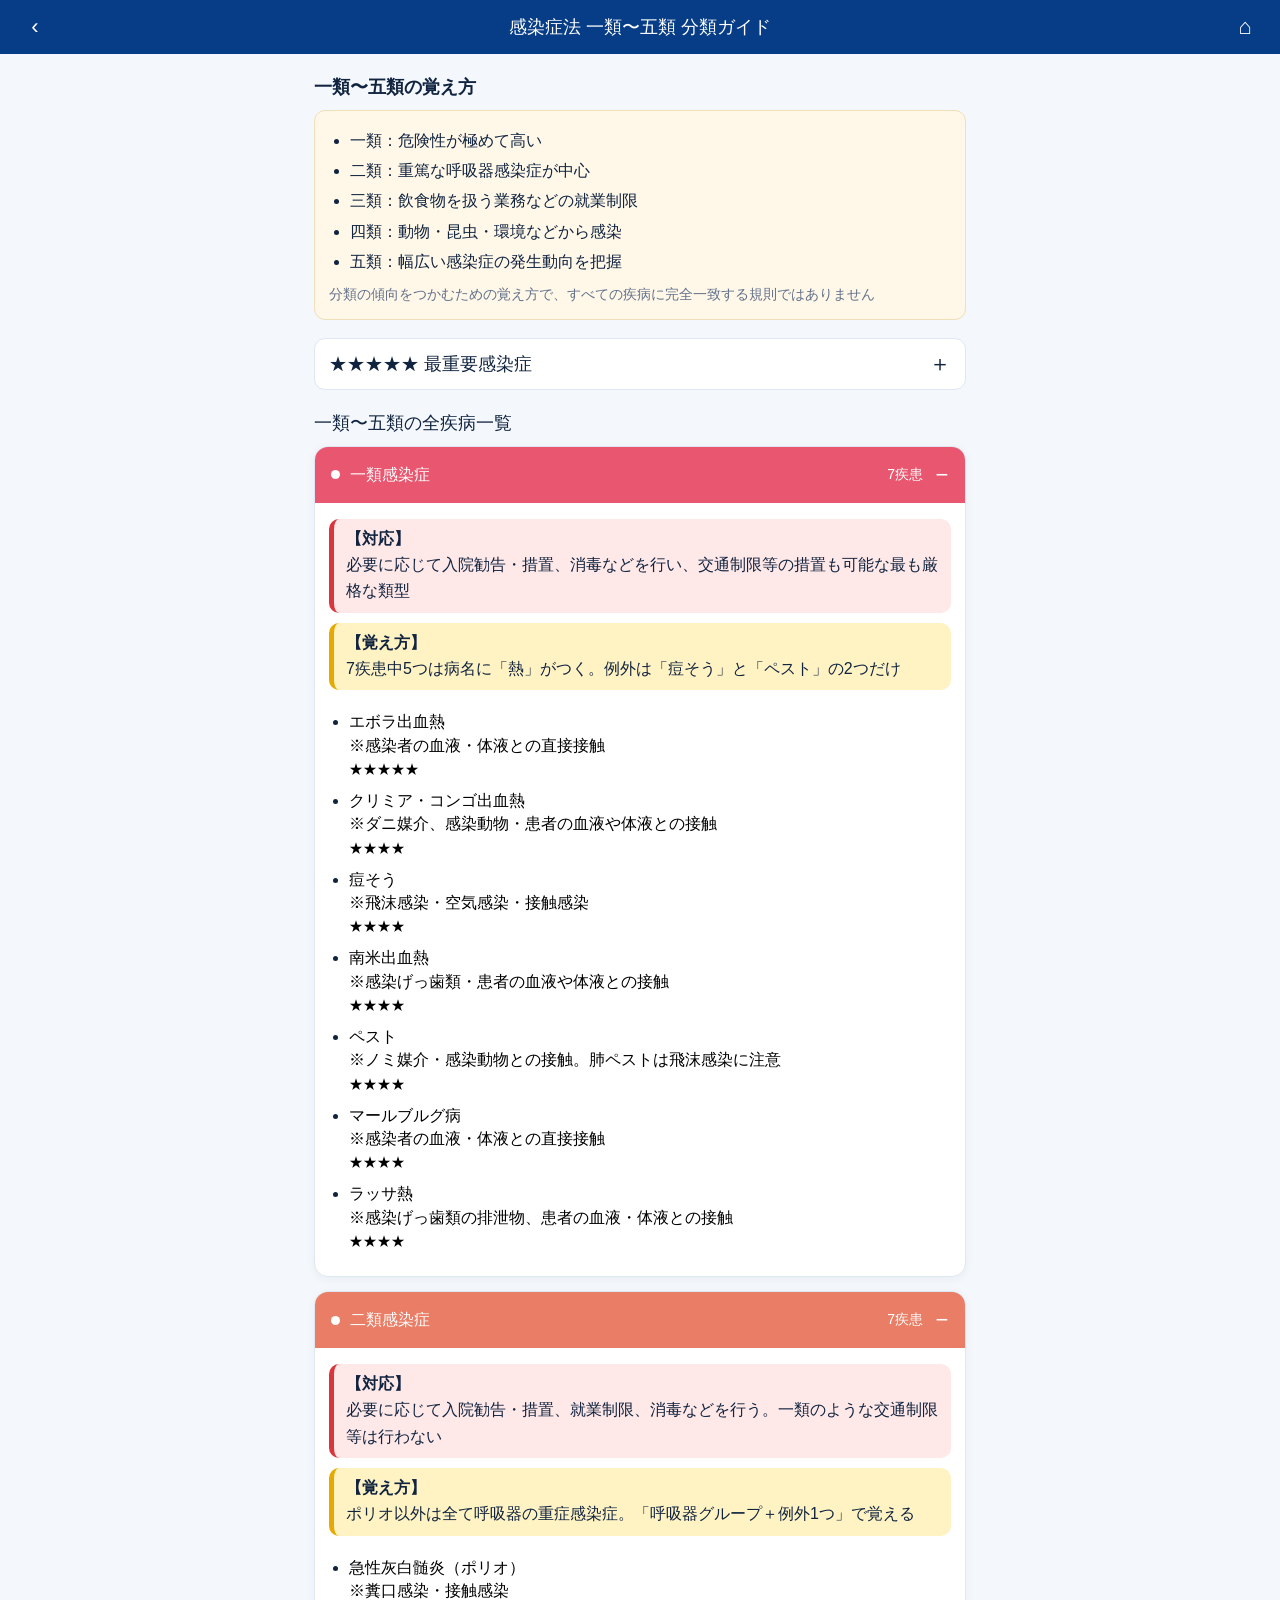
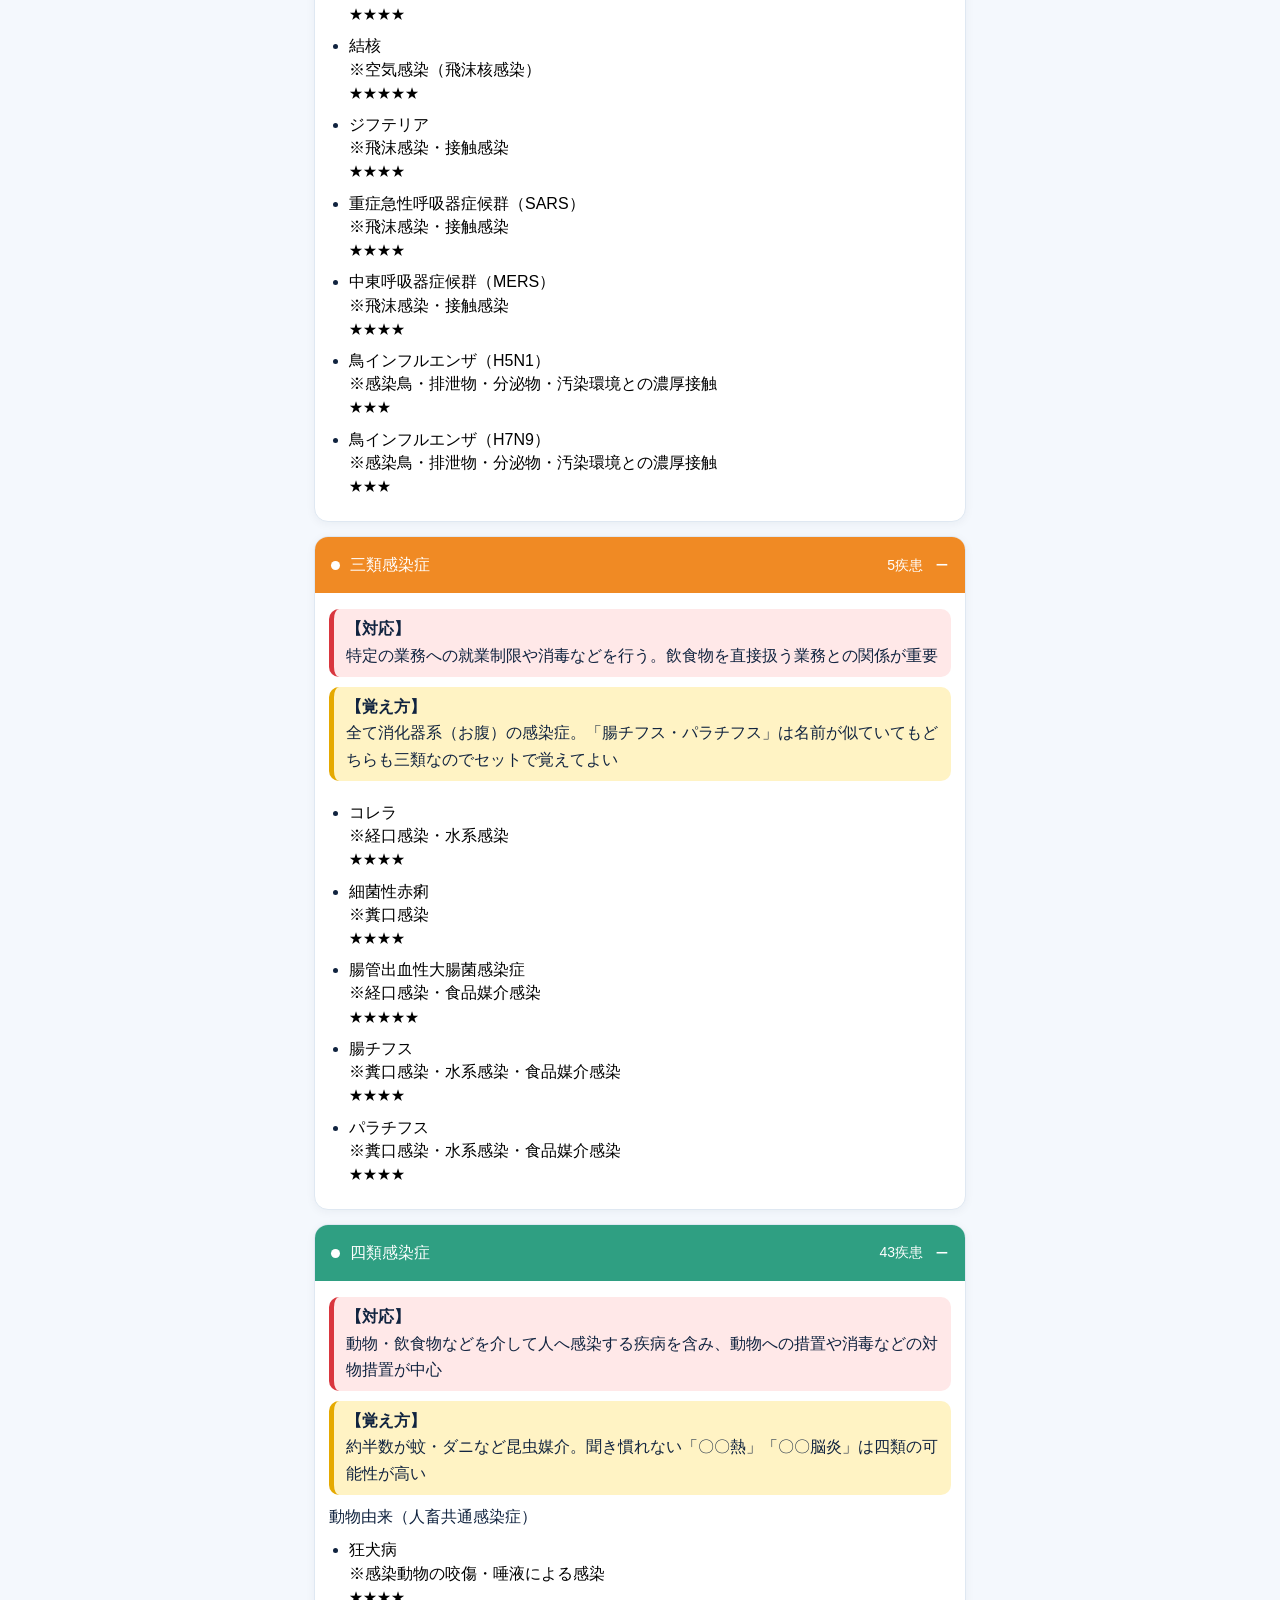
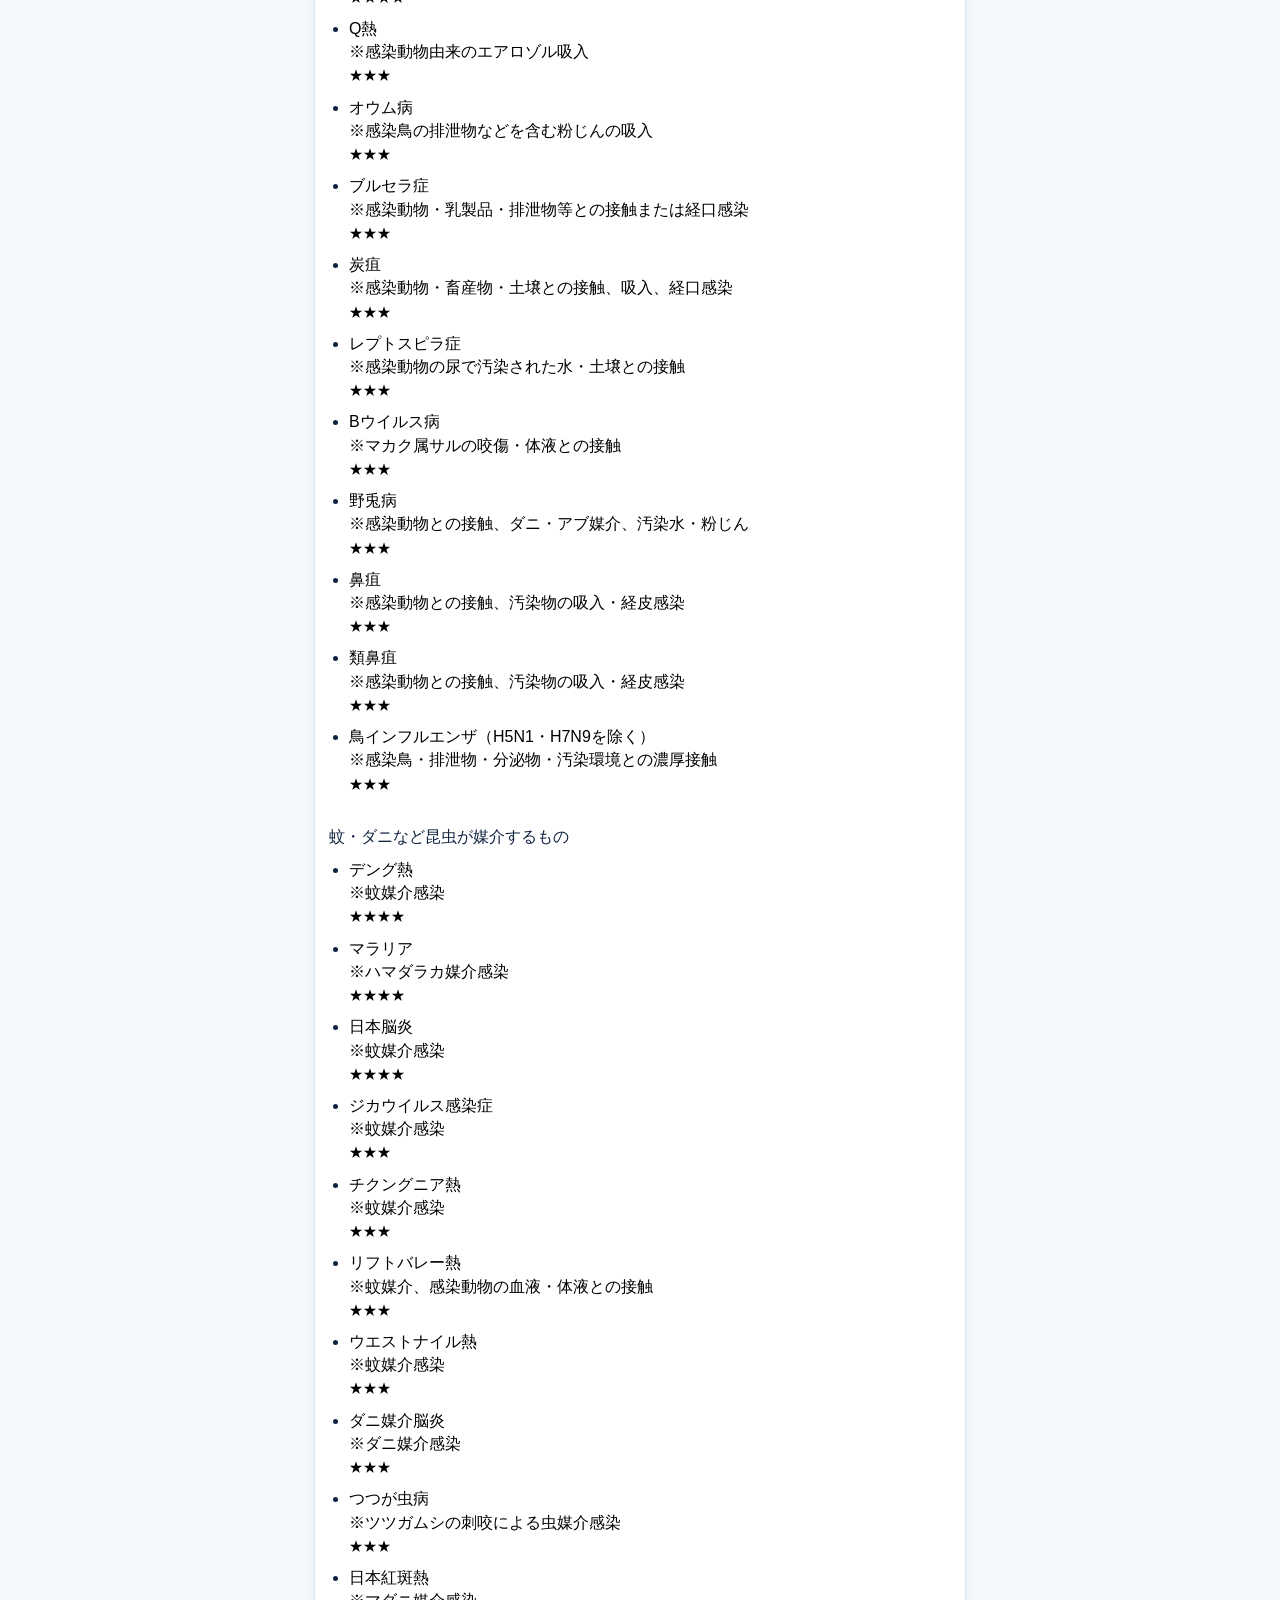
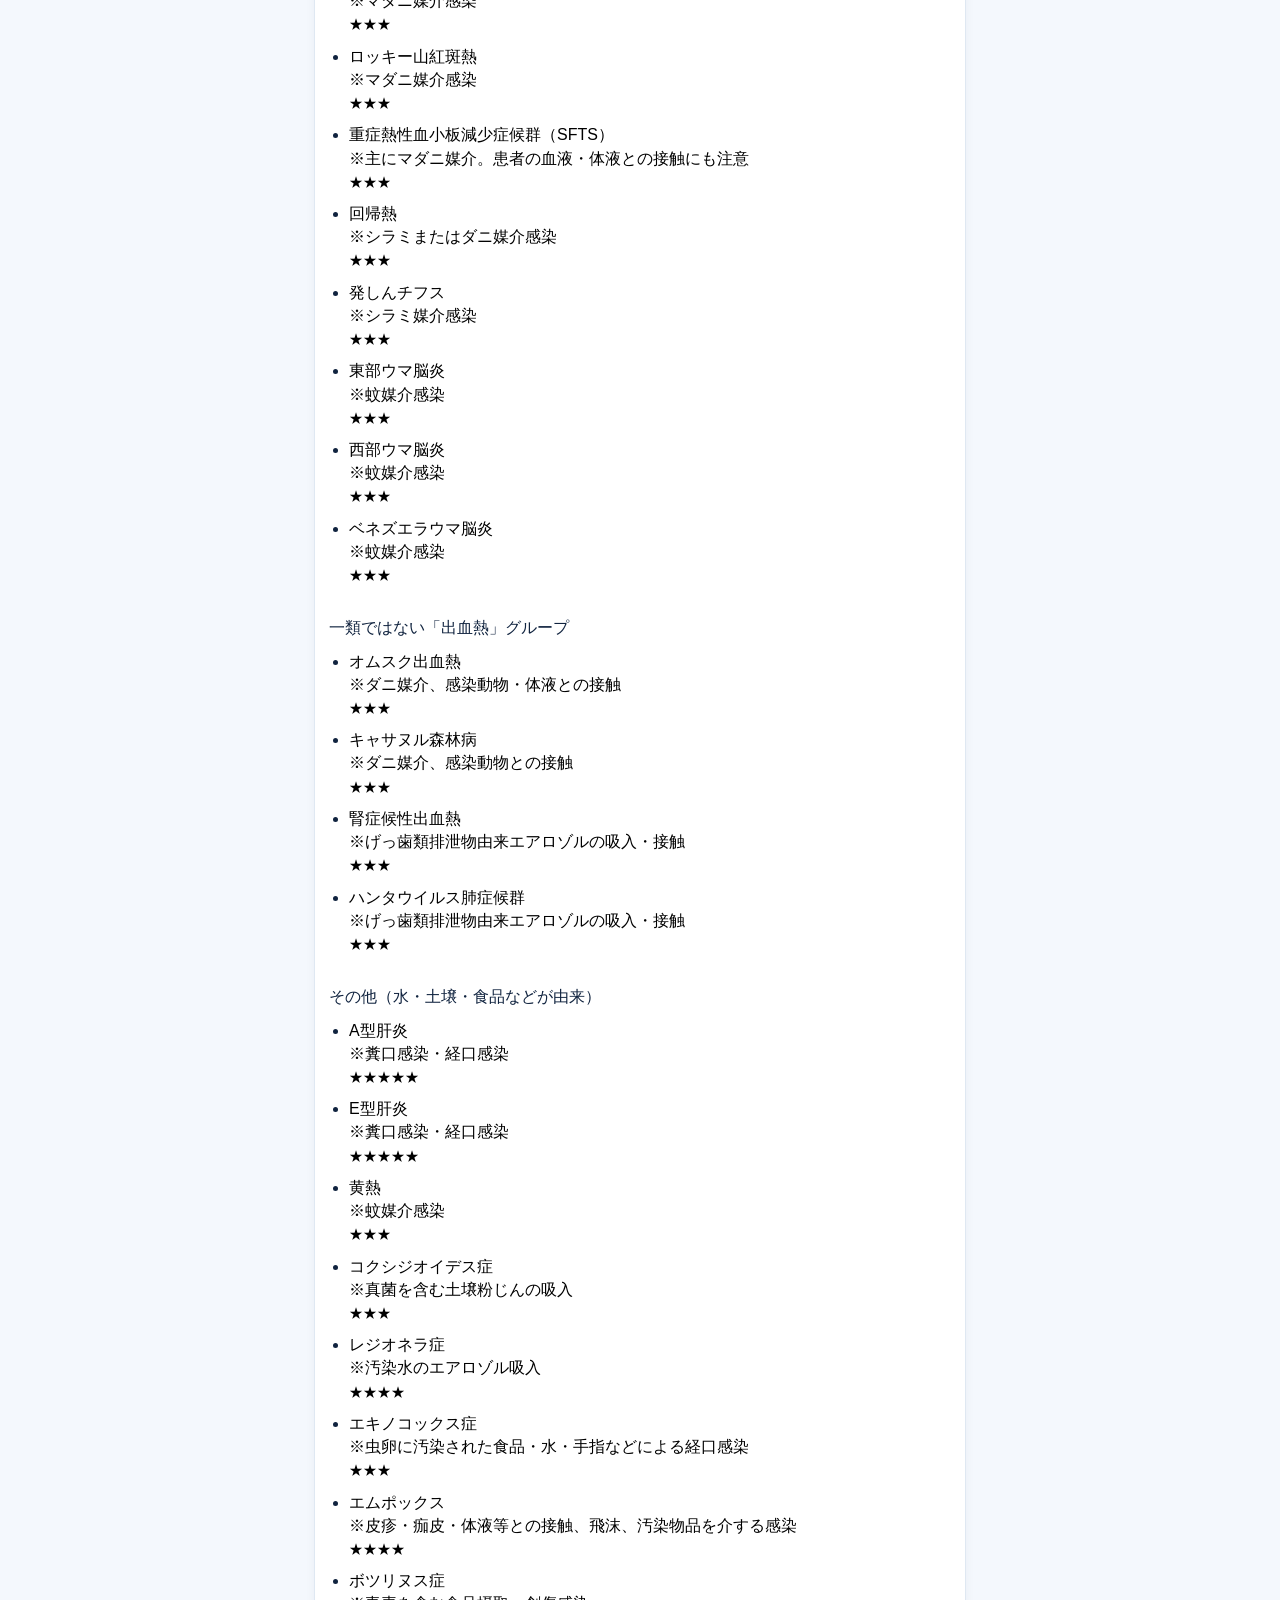
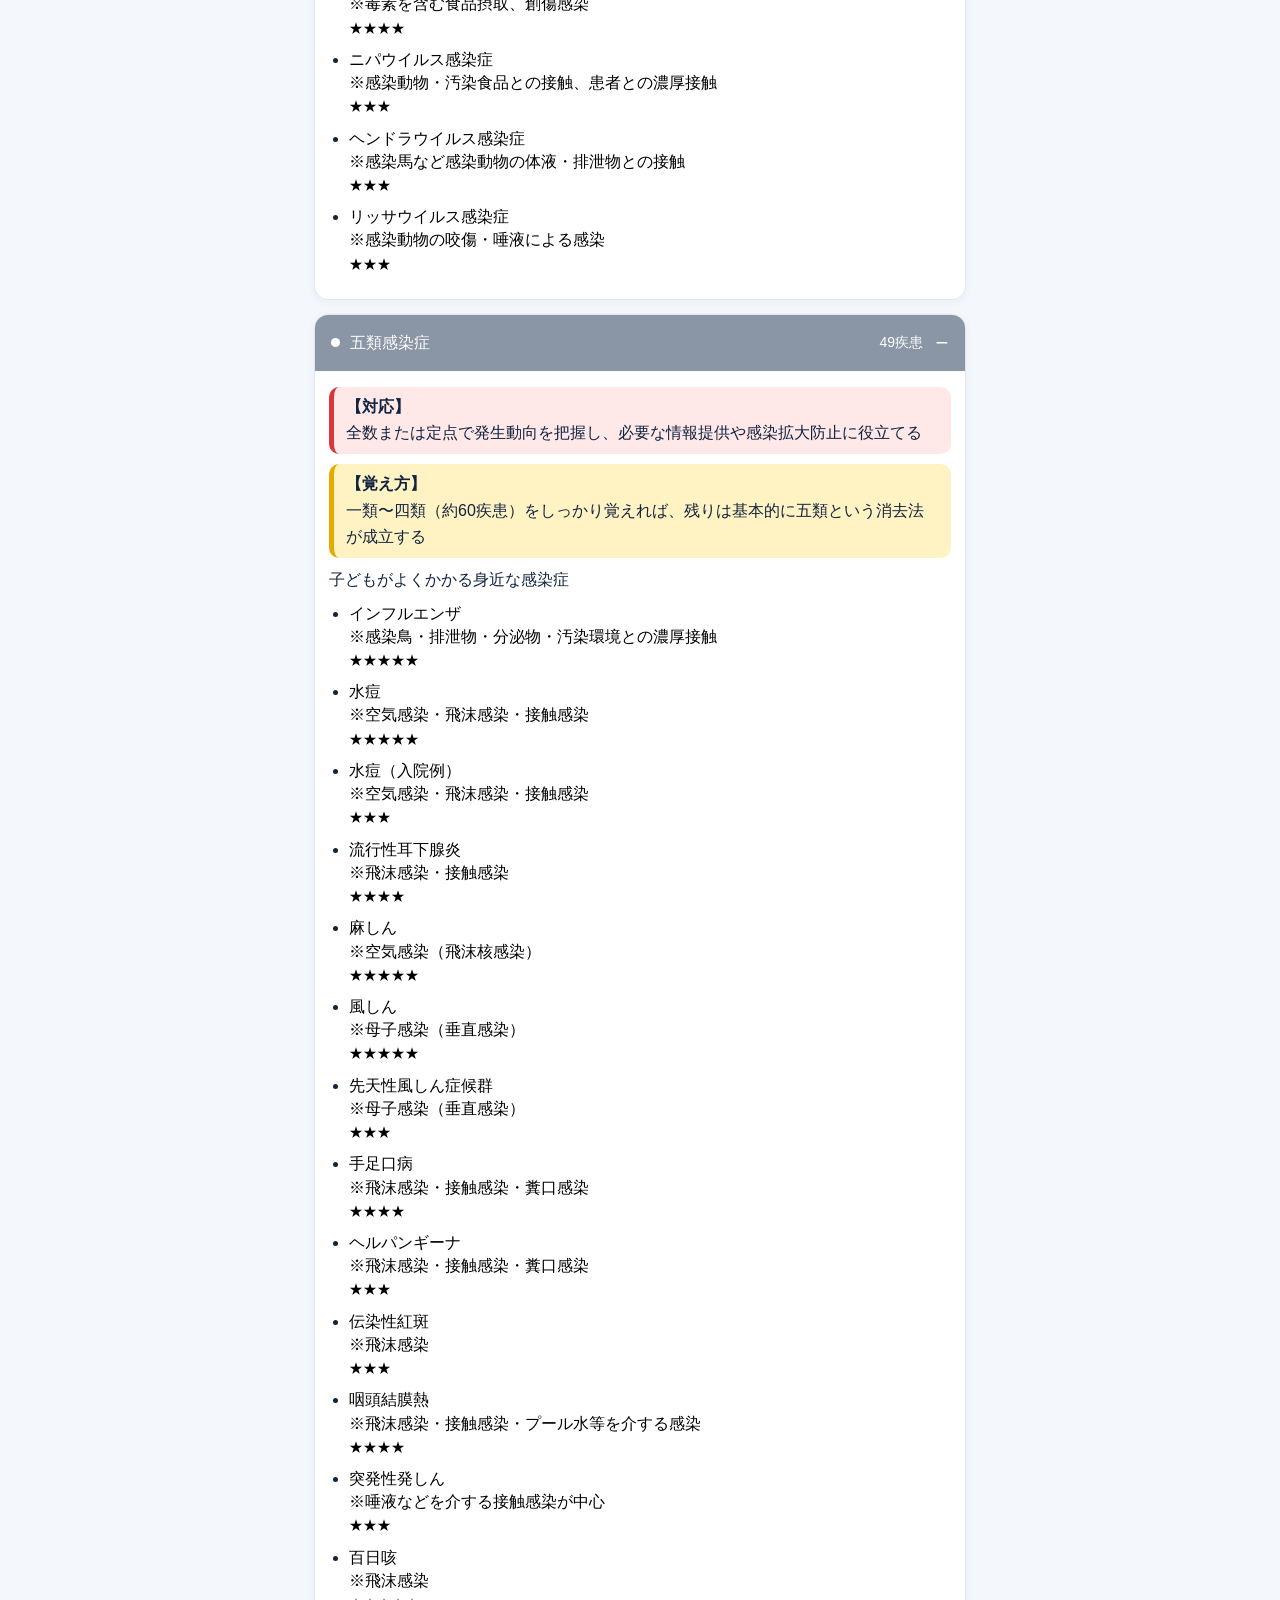
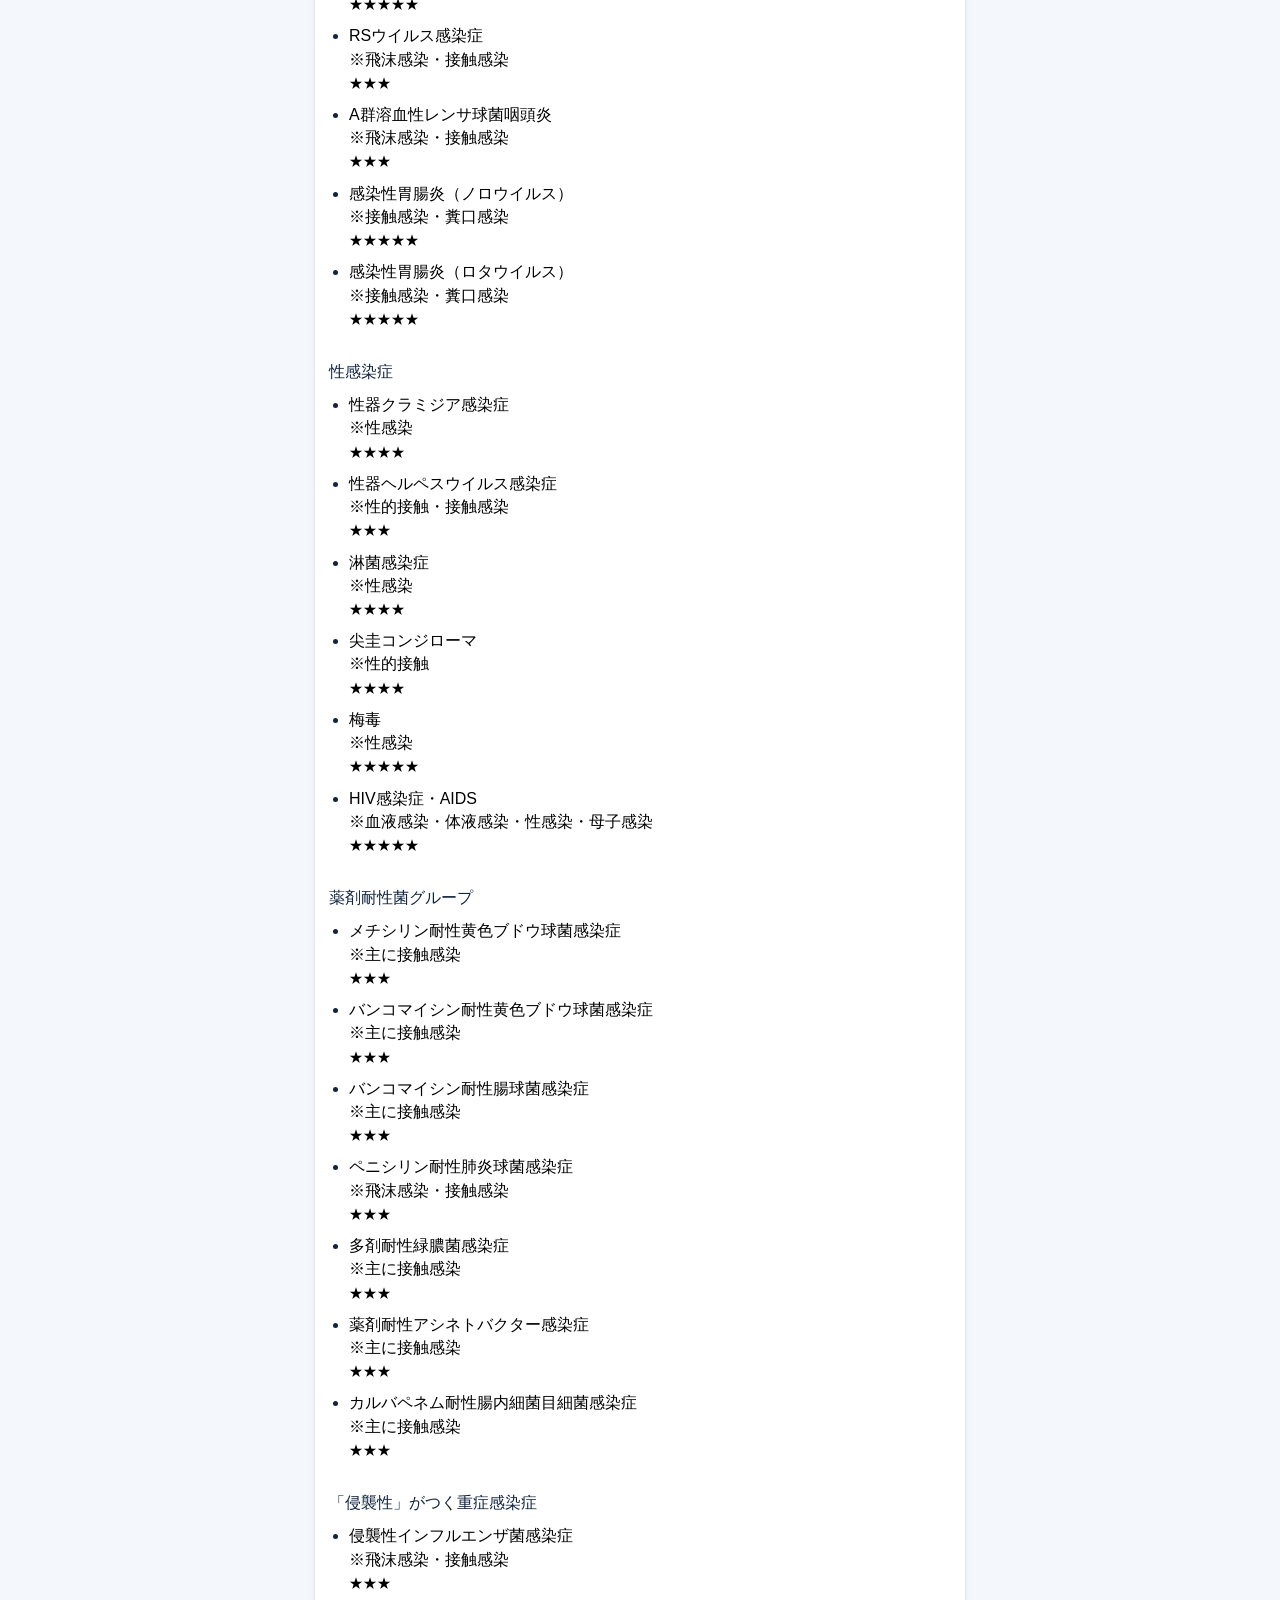
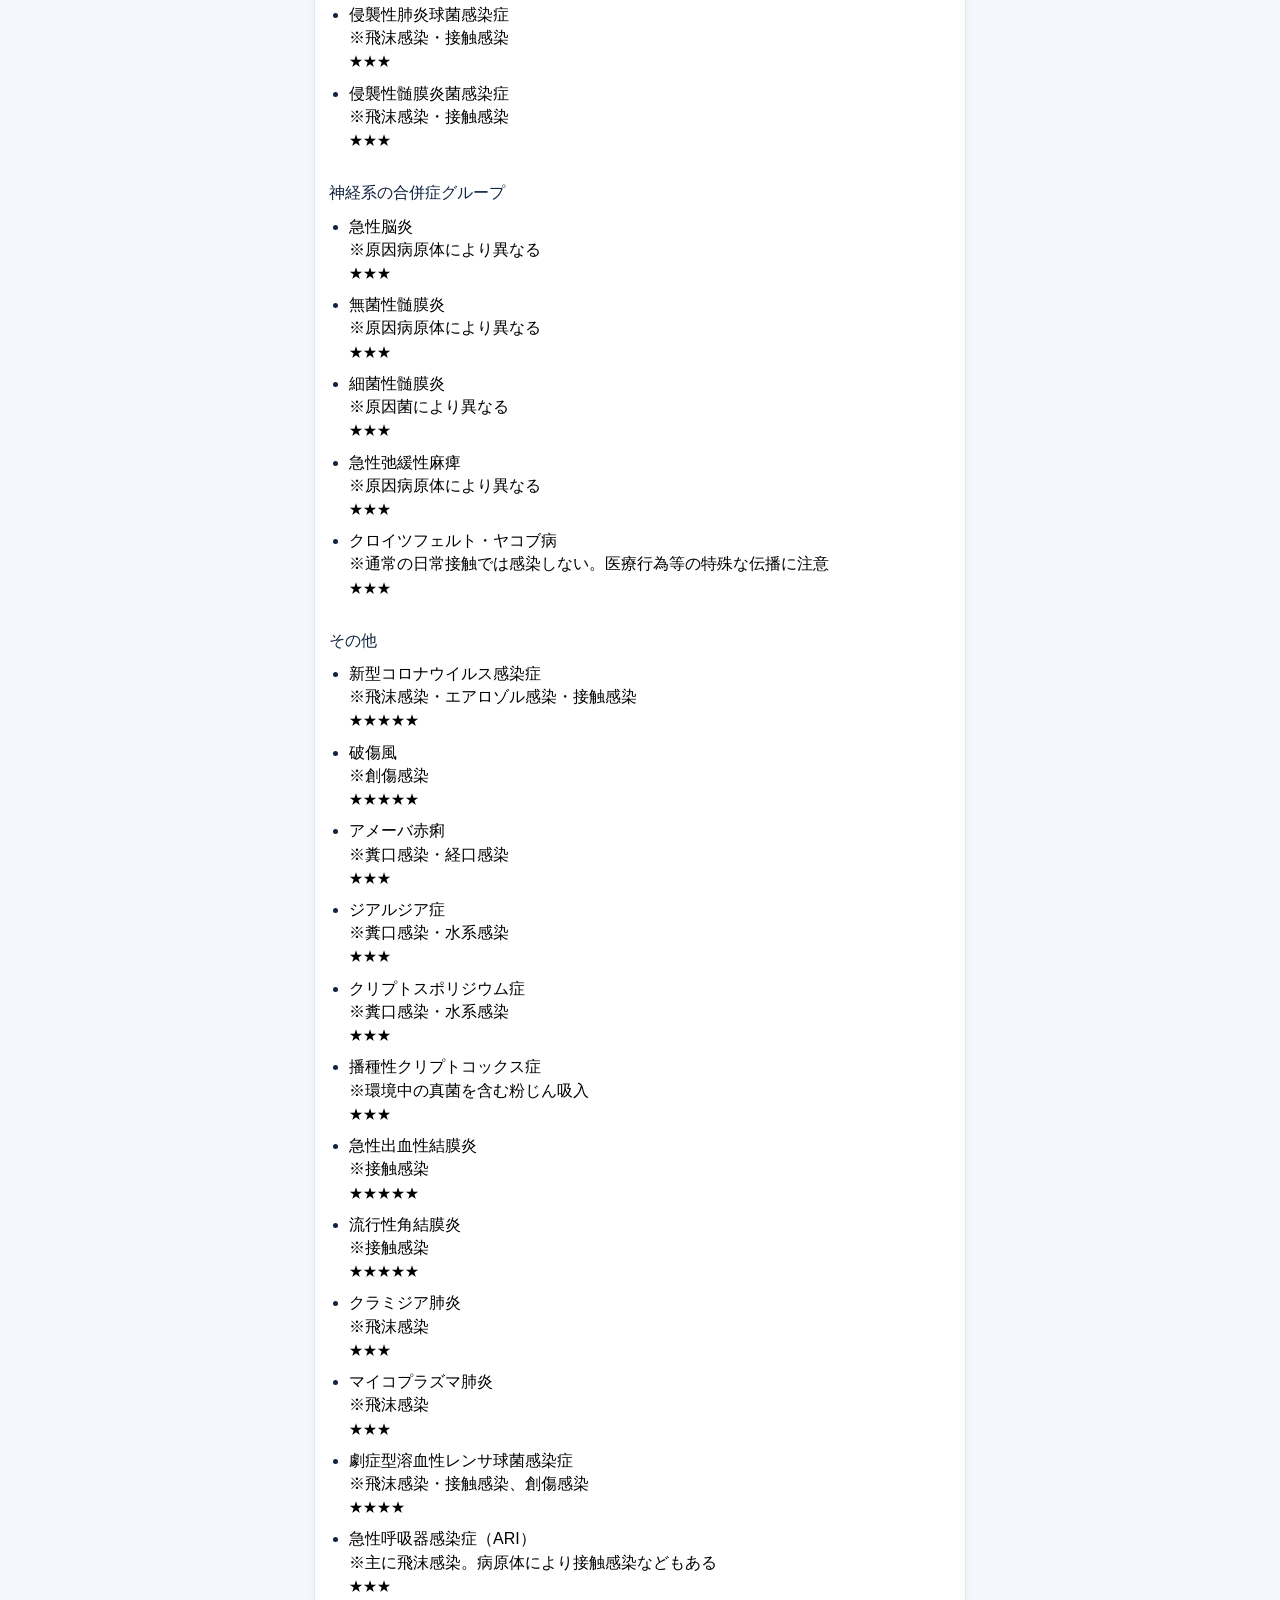
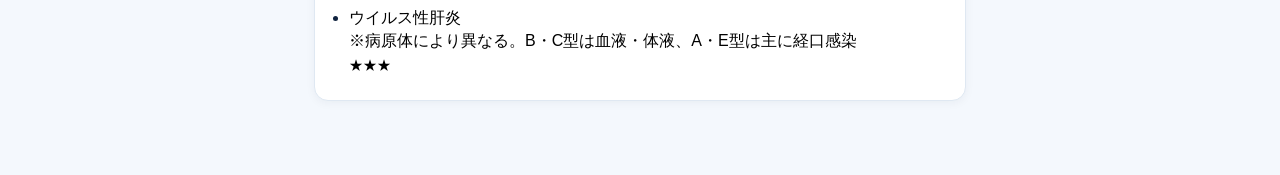
==== commit 71945df6: "Add files via upload" ====
--- a/infection-classification-guide.html
+++ b/infection-classification-guide.html
@@ -246,9 +246,9 @@
   cursor:pointer;
   transition:background-color .15s ease;
 }
-.tier-disease-name{font-weight:800;overflow-wrap:anywhere}
-.tier-disease-name.最重要{color:#c62828}.tier-disease-name.重要{color:#c55a00}.tier-disease-name.低優先{color:#1565c0}
-.tier-importance{display:block;margin-top:2px;color:var(--text);font-size:12px;font-weight:400;line-height:1.35}
+.tier-disease-name{color:#000;font-weight:400;overflow-wrap:anywhere}
+.tier-disease-name.最重要,.tier-disease-name.重要,.tier-disease-name.低優先{color:#000}
+.tier-importance{display:block;margin-top:2px;color:#000;font-size:12px;font-weight:400;line-height:1.35}
 .tier-diseases li:active{background:#e5edf2}
 .tier-diseases li:focus-visible{outline:3px solid #f2a900;outline-offset:2px}
 .disease-modal[hidden]{display:none}
@@ -334,16 +334,17 @@
 .infection-tier .tier-disease-name{
   display:block;
   margin:0 0 2px;
-  font-weight:800;
-  line-height:1.45;
-}
-.infection-tier .tier-disease-name.最重要{color:#c62828}
-.infection-tier .tier-disease-name.重要{color:#c55a00}
-.infection-tier .tier-disease-name.低優先{color:#1565c0}
+  color:#000;
+  font-weight:400;
+  line-height:1.45;
+}
+.infection-tier .tier-disease-name.最重要,
+.infection-tier .tier-disease-name.重要,
+.infection-tier .tier-disease-name.低優先{color:#000}
 .infection-tier .tier-importance{
   display:block;
   margin:0;
-  color:var(--text);
+  color:#000;
   font-size:14px;
   font-weight:400;
   line-height:1.45;
@@ -542,9 +543,9 @@
     <dt>重要度</dt><dd><span class="importance ${escapeHtml(item.importance)}">${escapeHtml(item.importance)}</span></dd>`;
     modal.hidden=false;document.body.style.overflow='hidden';modal.querySelector('.disease-close').focus();
   }
-  document.querySelectorAll('.tier-diseases li').forEach(li=>{const item=byName.get(li.textContent.trim());if(!item)return;li.replaceChildren();const name=document.createElement('span');name.className=`tier-disease-name ${item.importance}`;name.textContent=item.name;const importance=document.createElement('span');importance.className='tier-importance';importance.textContent=item.importance==='最重要'?'★★★★★ 最重要':item.importance==='重要'?'★★★★ 重要':'★★★ 頻出';li.append(name,importance);li.tabIndex=0;li.setAttribute('role','button');li.setAttribute('aria-label',`${item.name}の詳細を開く`);li.addEventListener('click',()=>open(item,li));li.addEventListener('keydown',e=>{if(e.key==='Enter'||e.key===' '){e.preventDefault();open(item,li)}})});
+  document.querySelectorAll('.tier-diseases li').forEach(li=>{const item=byName.get(li.textContent.trim());if(!item)return;li.replaceChildren();const name=document.createElement('span');name.className=`tier-disease-name ${item.importance}`;name.append(document.createTextNode(item.name),document.createElement('br'),document.createTextNode(`※${item.route}`));const importance=document.createElement('span');importance.className='tier-importance';importance.textContent=item.importance==='最重要'?'★★★★★':item.importance==='重要'?'★★★★':'★★★';li.append(name,importance);li.tabIndex=0;li.setAttribute('role','button');li.setAttribute('aria-label',`${item.name}の詳細を開く`);li.addEventListener('click',()=>open(item,li));li.addEventListener('keydown',e=>{if(e.key==='Enter'||e.key===' '){e.preventDefault();open(item,li)}})});
   const priorityList=document.getElementById('priorityList');
-  diseases.filter(item=>item.importance==='最重要').forEach(item=>{const button=document.createElement('button');button.type='button';button.className='priority-item';button.textContent=`${item.classification.replace('感染症','')}｜${item.name}｜${item.route}`;button.addEventListener('click',()=>open(item,button));priorityList.append(button)});
+  diseases.filter(item=>item.importance==='最重要').forEach(item=>{const button=document.createElement('button');button.type='button';button.className='priority-item';button.append(document.createTextNode(item.name),document.createElement('br'),document.createTextNode(`※${item.route}`));button.addEventListener('click',()=>open(item,button));priorityList.append(button)});
   modal.querySelector('.disease-close').addEventListener('click',close);modal.addEventListener('click',e=>{if(e.target===modal)close()});document.addEventListener('keydown',e=>{if(e.key==='Escape'&&!modal.hidden)close()});
 })();
 </script>
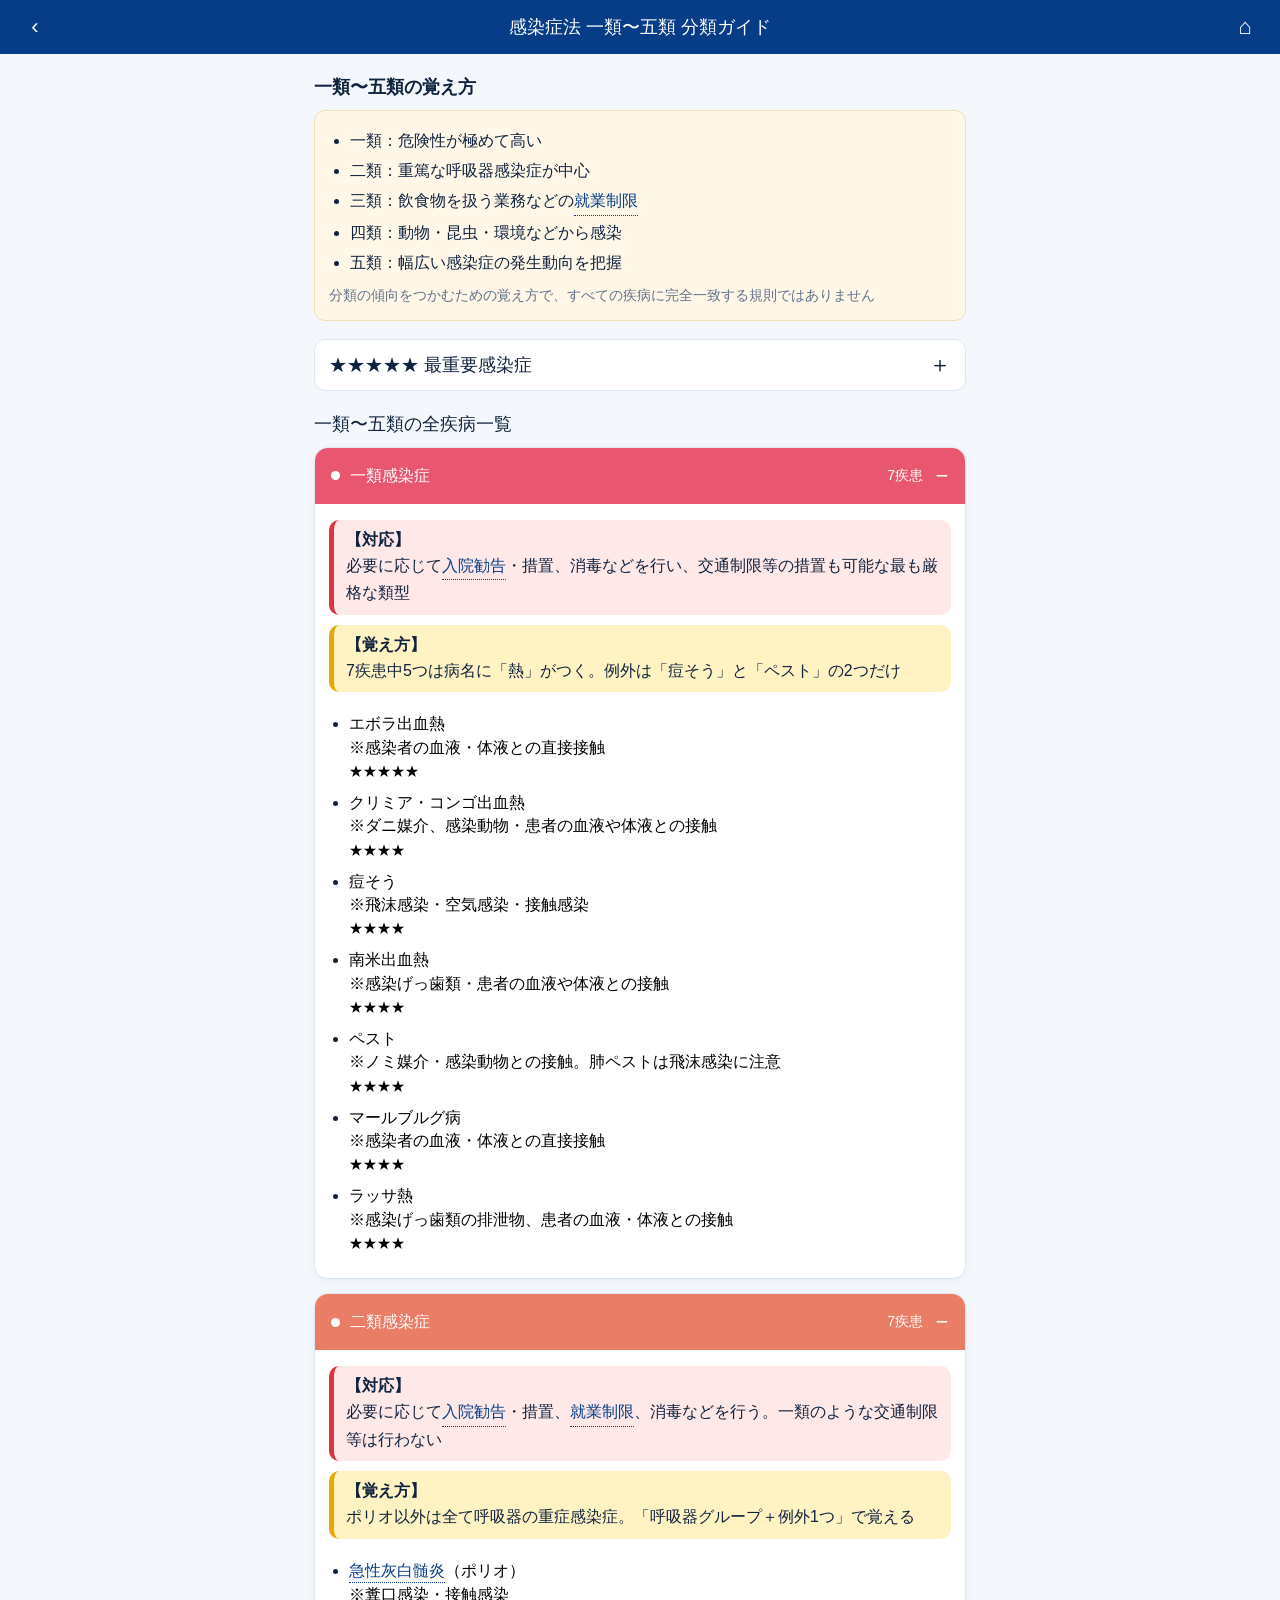
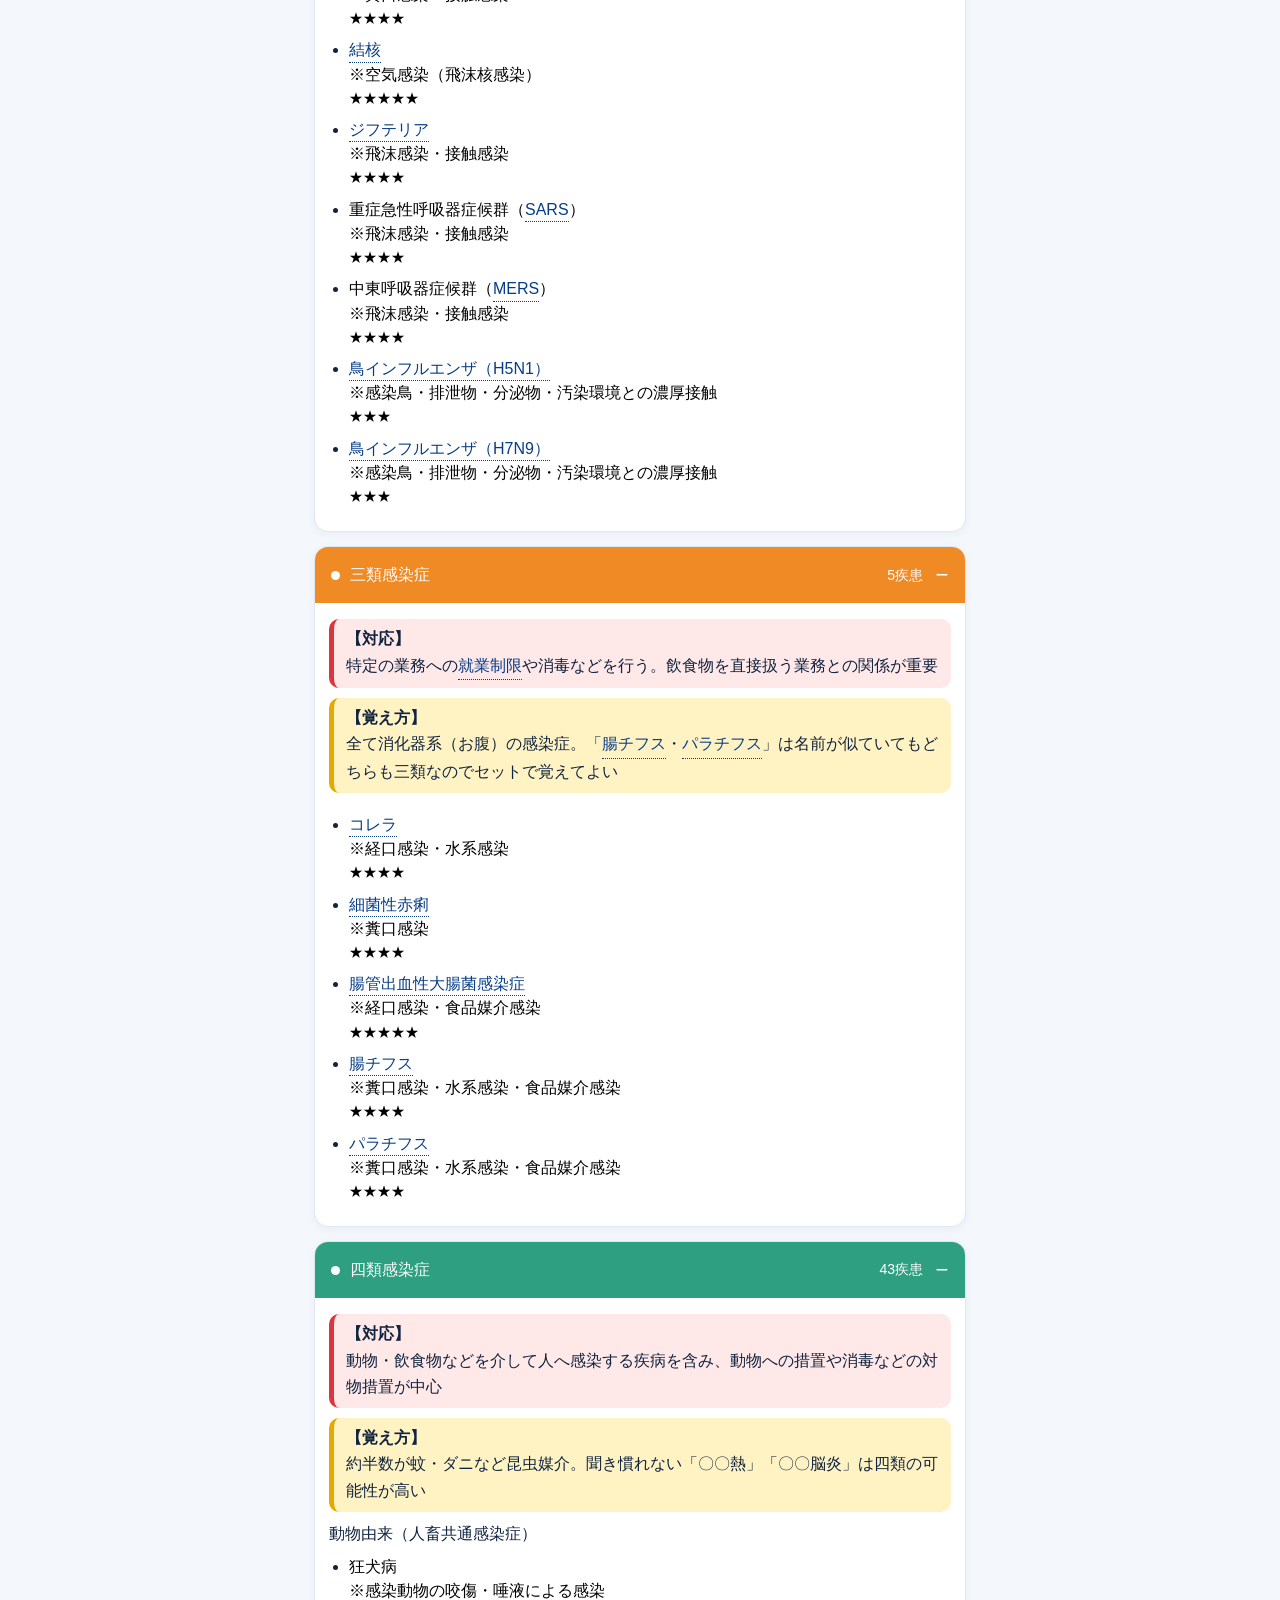
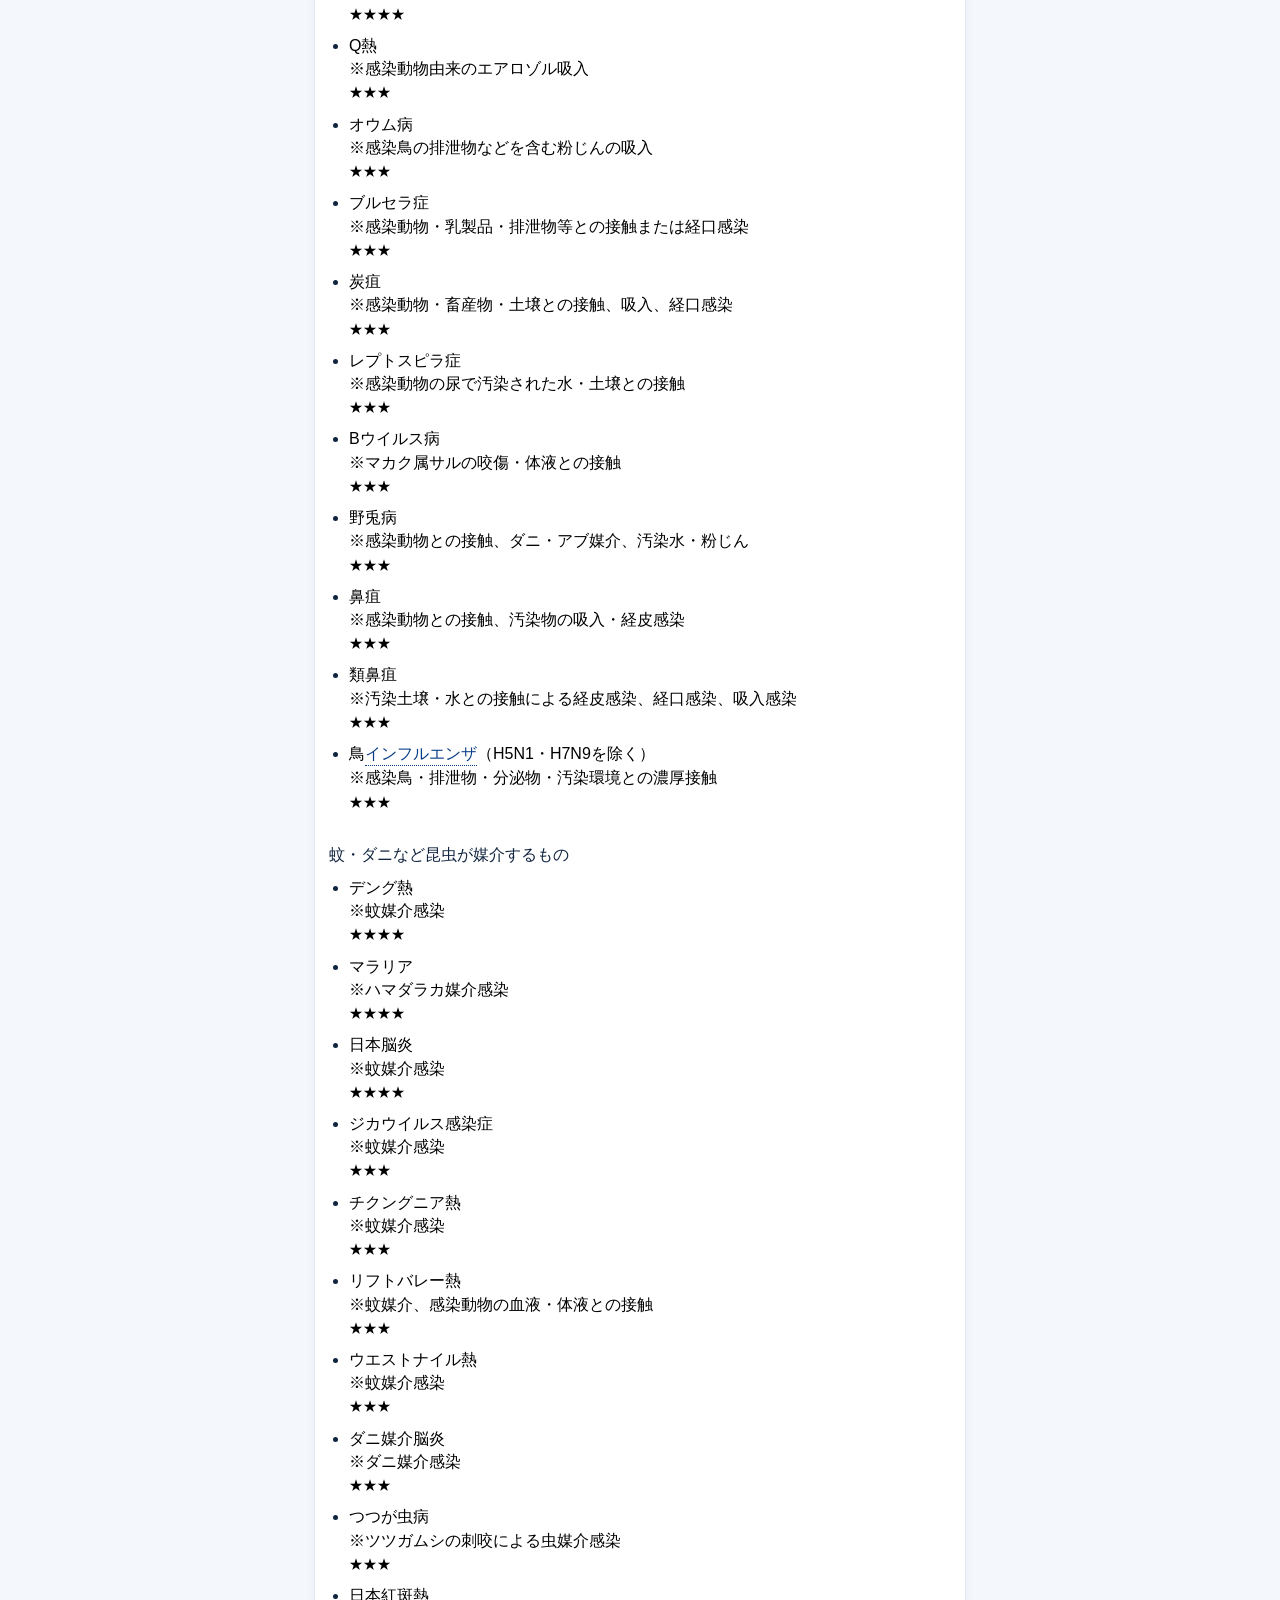
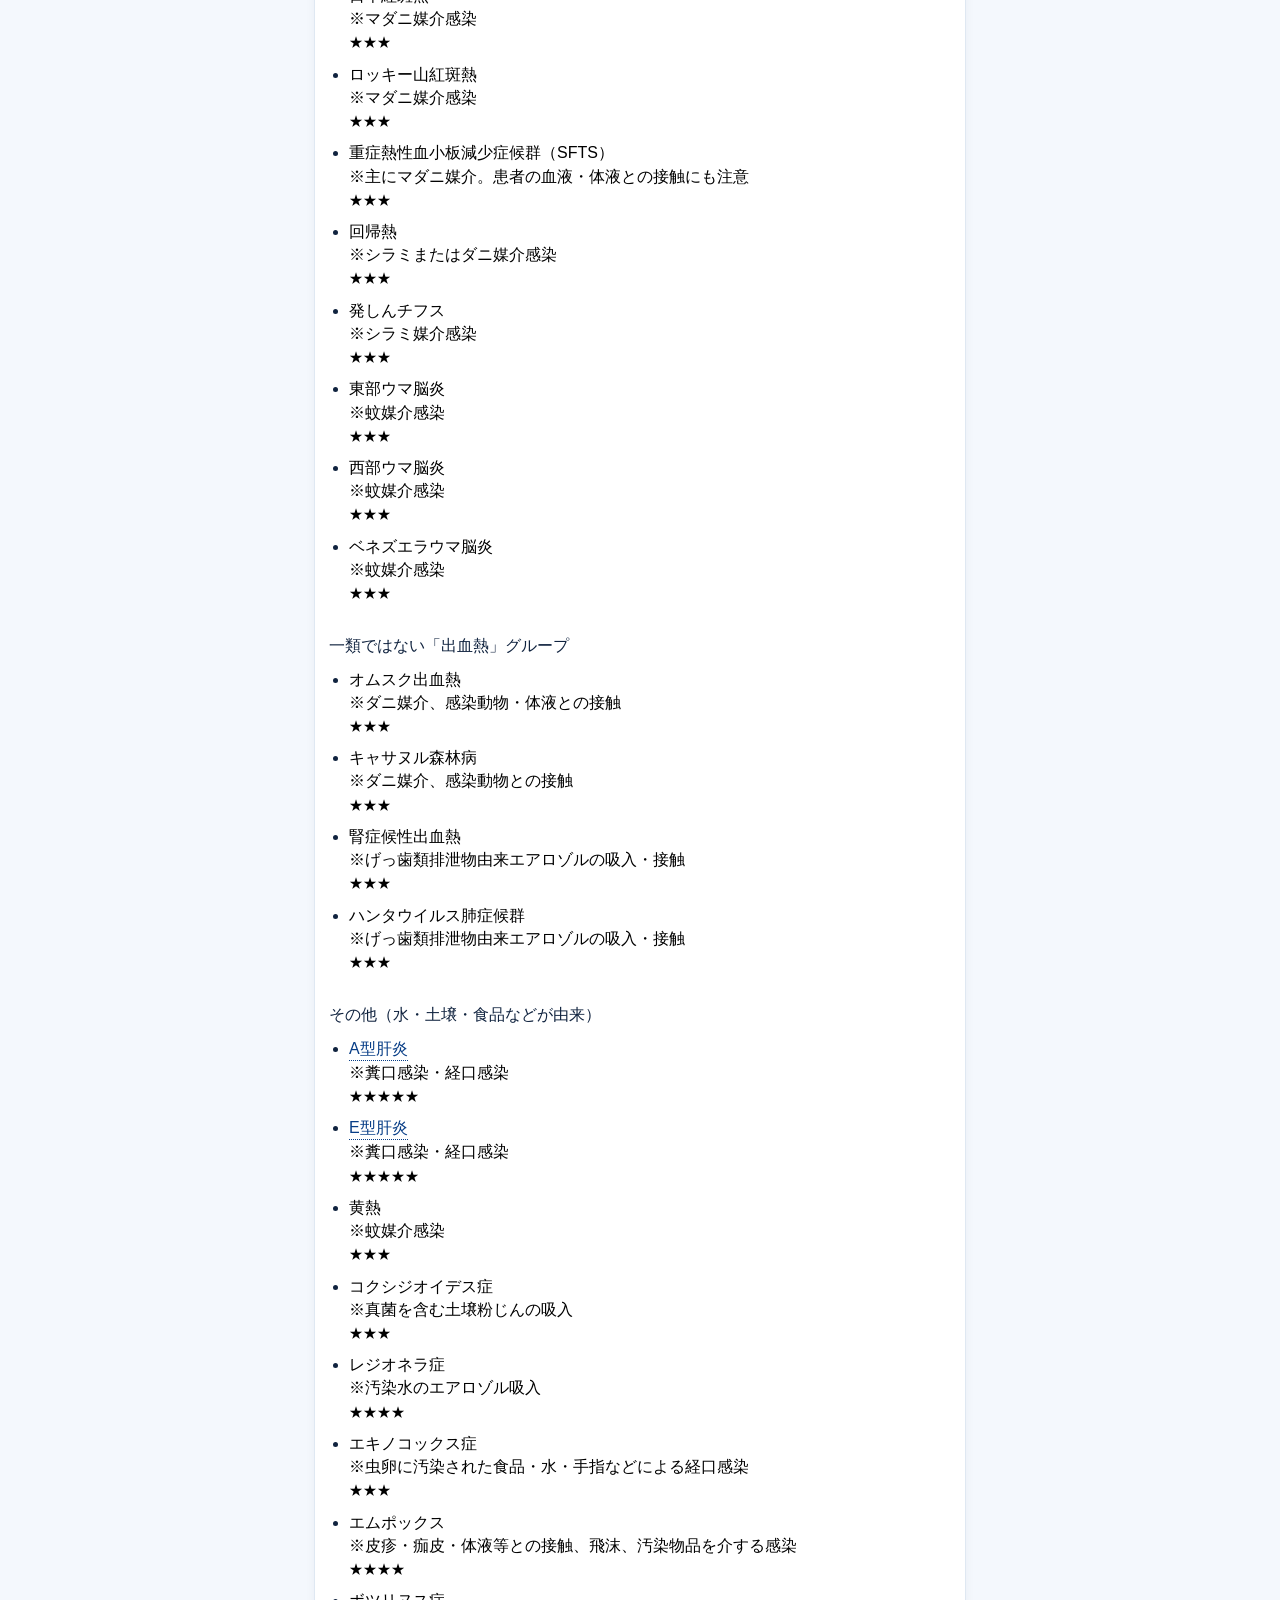
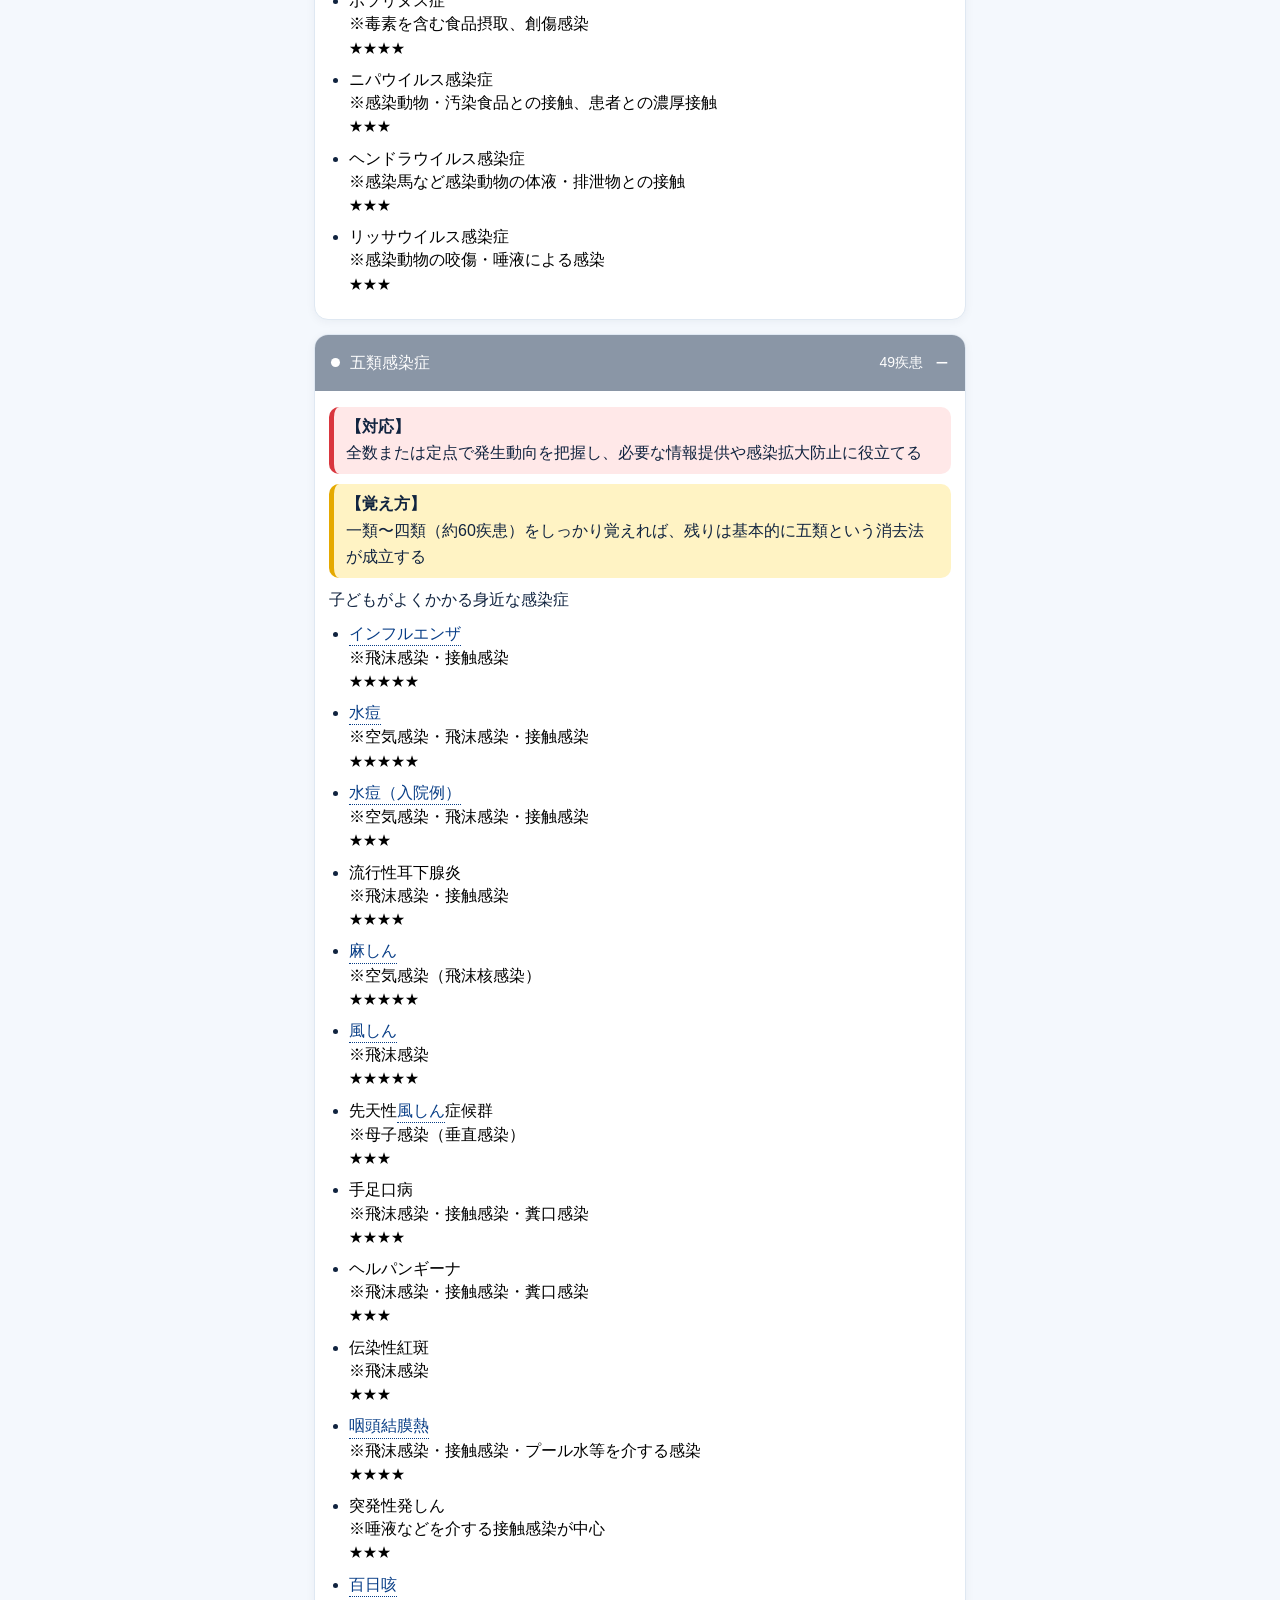
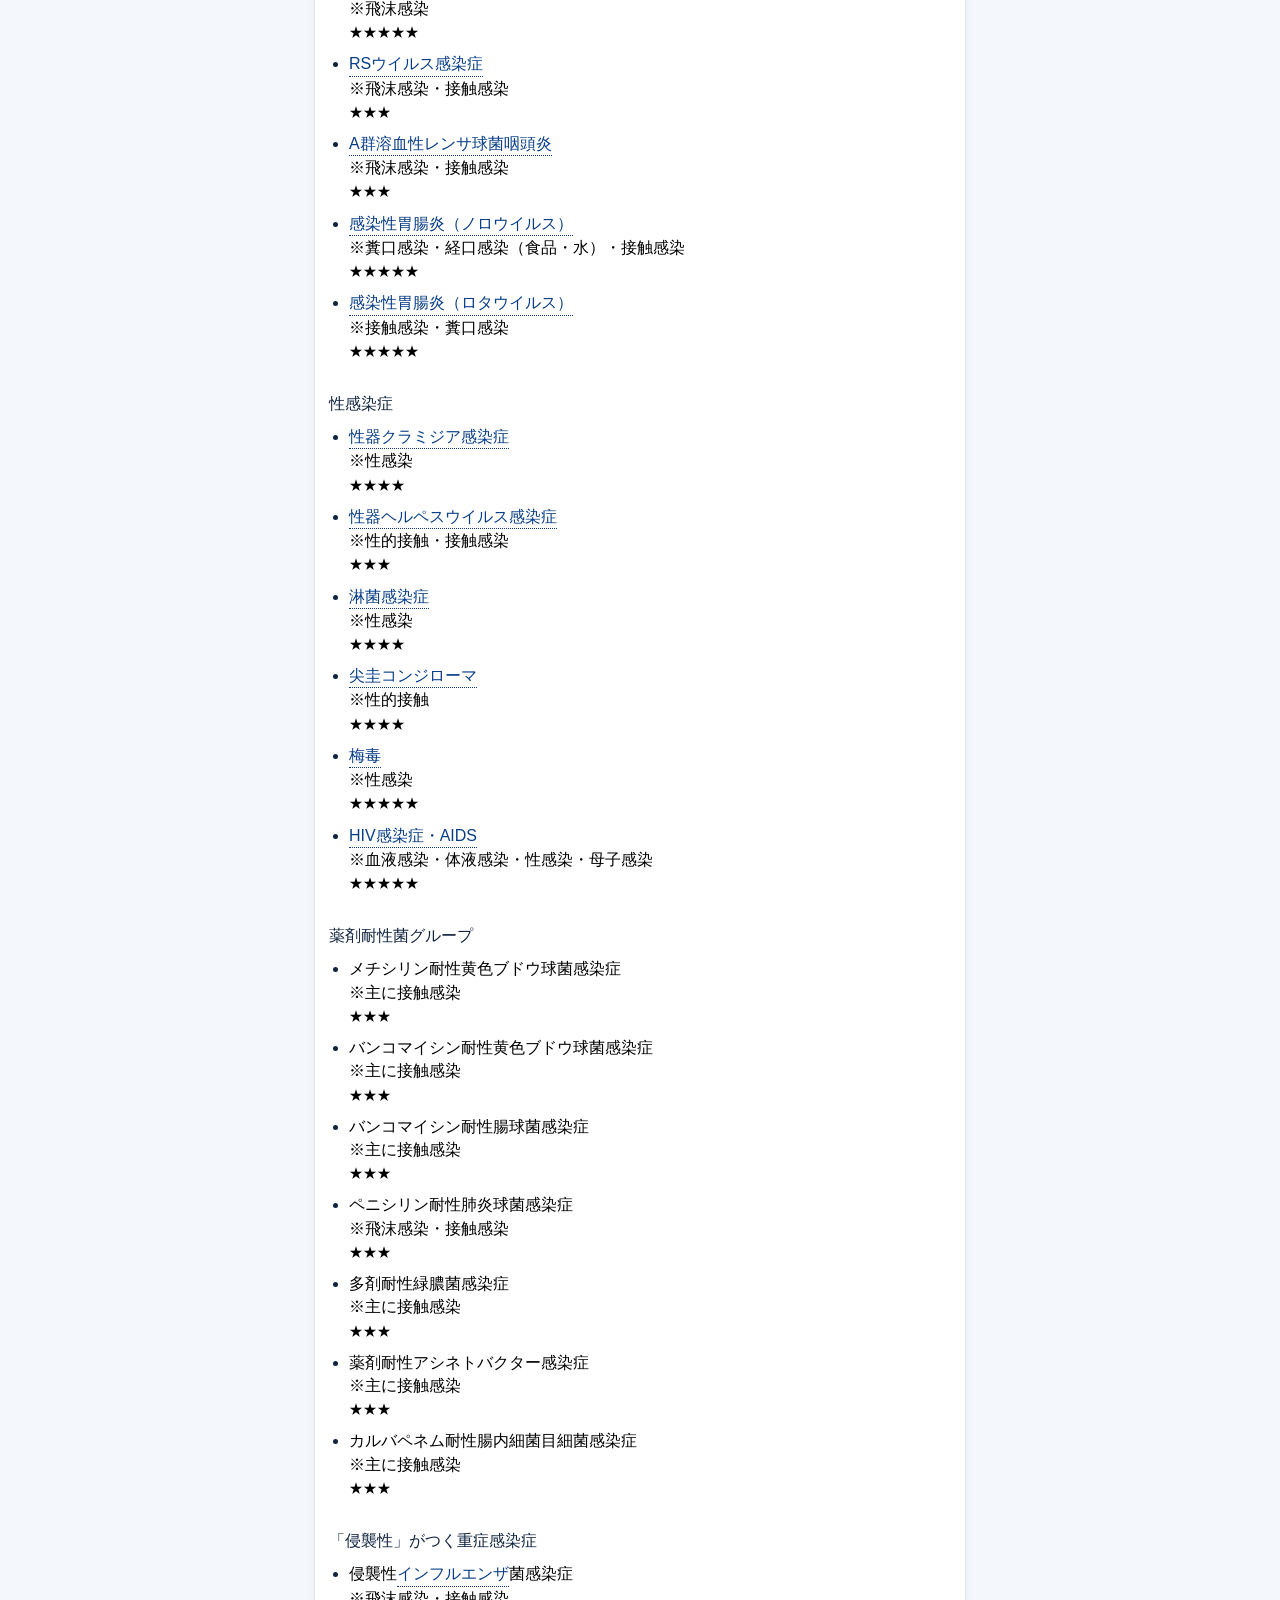
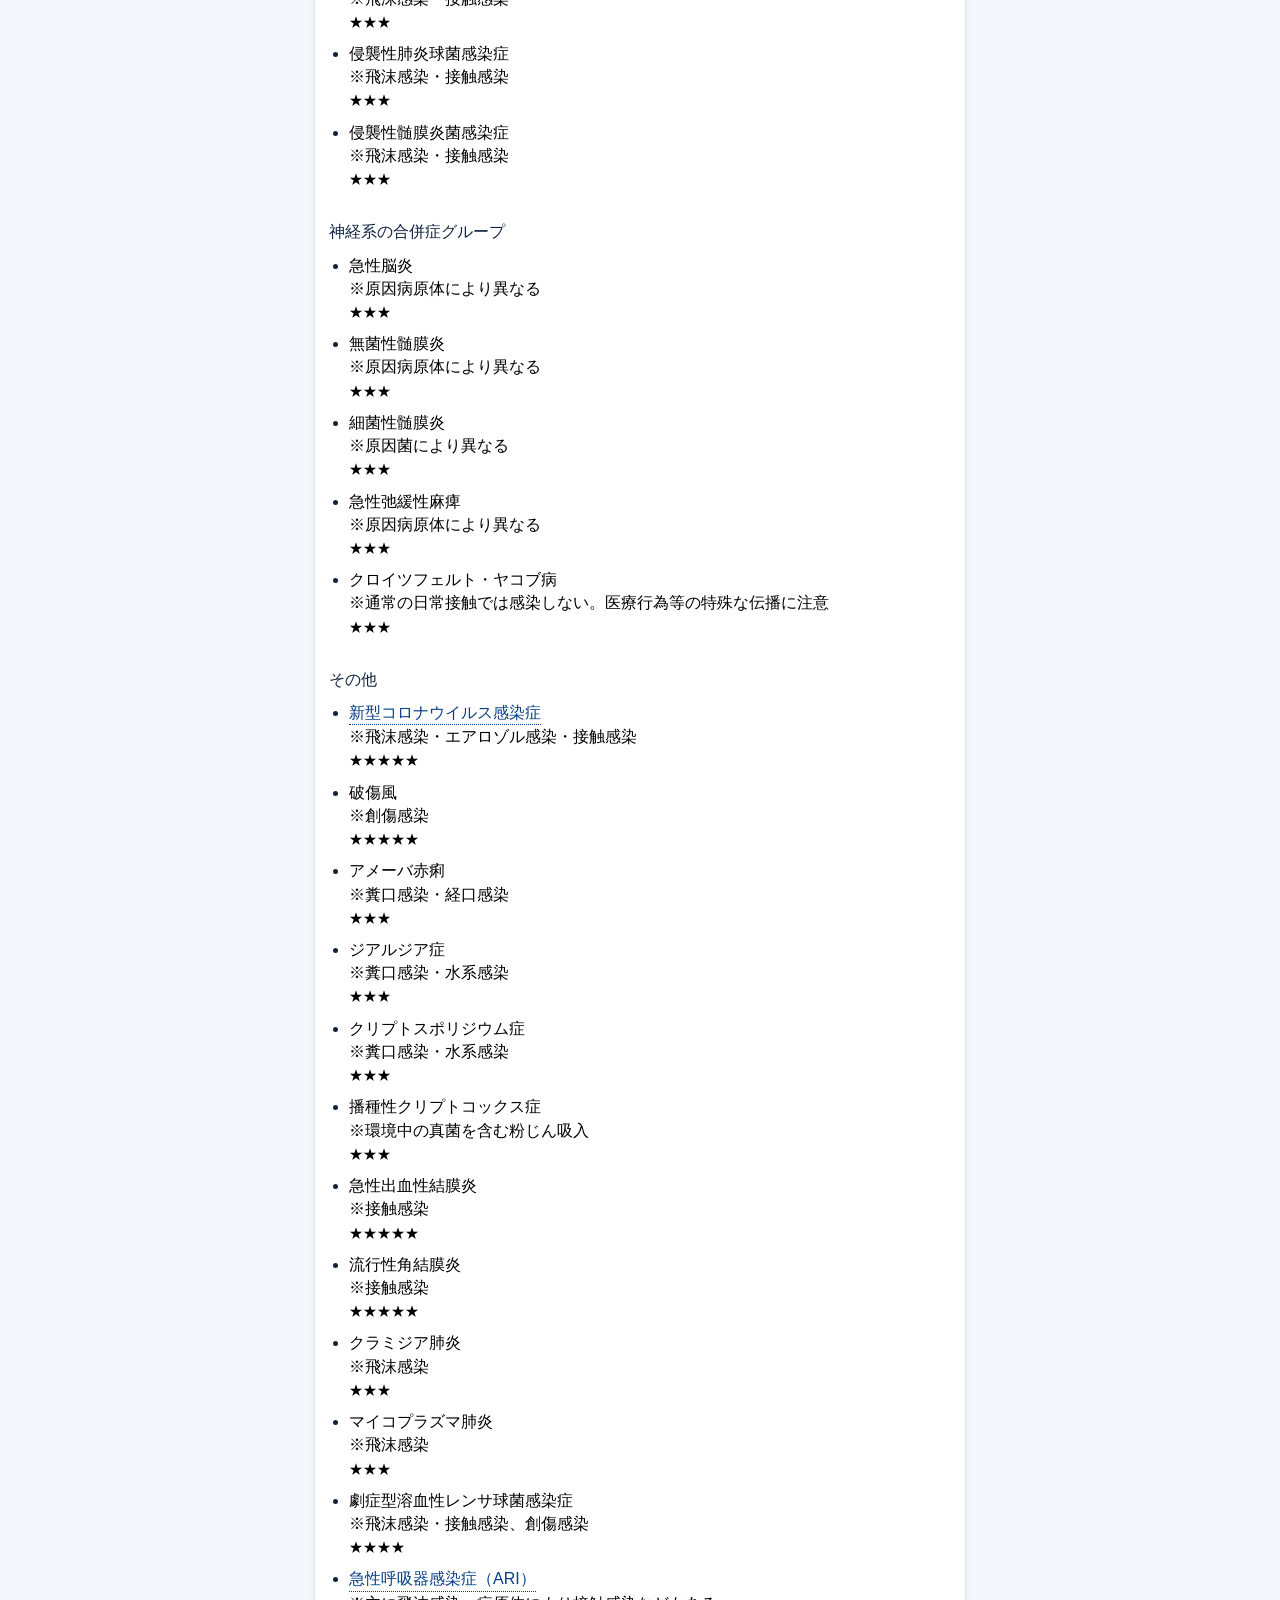
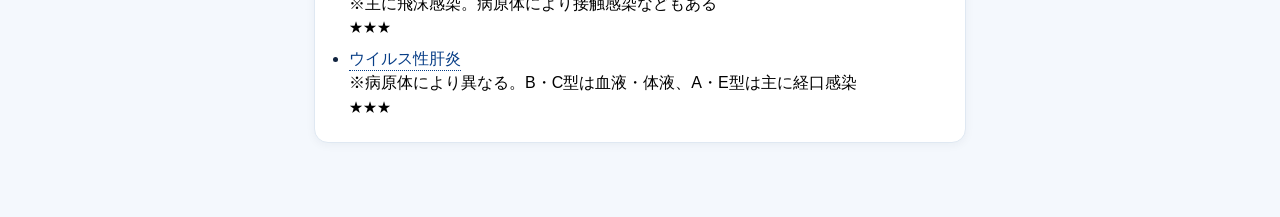
==== commit bbde9e60: "Add files via upload" ====
--- a/infection-classification-guide.html
+++ b/infection-classification-guide.html
@@ -89,7 +89,7 @@
   font-weight:400;
   line-height:1.45;
 }
-.guide-section-title.guide-emphasis{font-weight:700}
+.guide-section-title.guide-emphasis{font-weight:600}
 .guide-section-title:first-of-type{margin-top:0}
 .priority-details{
   margin:0 0 18px;
@@ -259,7 +259,7 @@
 .disease-close{flex:none;width:38px;height:38px;border:0;border-radius:50%;background:#e9eef2;color:#243746;font-size:25px;line-height:1;cursor:pointer}
 .disease-detail{margin:0;padding:14px 16px 20px}
 .disease-detail dt{margin-top:14px;color:#375266;font-size:16px;font-weight:400;line-height:1.45}
-.disease-detail dt.detail-emphasis{font-weight:700}
+.disease-detail dt.detail-emphasis{font-weight:600}
 .disease-detail dt:first-child{margin-top:0}
 .disease-detail dd{margin:3px 0 0;color:#182934;font-size:16px;line-height:1.7;overflow-wrap:anywhere}
 .importance{display:inline-block;padding:3px 10px;border-radius:999px;font-weight:400}
@@ -297,10 +297,10 @@
 .infection-tier .info-label{
   margin:0 0 2px;
   font-size:16px;
-  font-weight:700;
-  line-height:1.45;
-}
-.infection-tier .info-block.memory .info-label{font-weight:700}
+  font-weight:600;
+  line-height:1.45;
+}
+.infection-tier .info-block.memory .info-label{font-weight:600}
 .infection-tier .info-block p{
   display:block;
   font-size:16px;
@@ -362,7 +362,7 @@
 </head>
 <body>
 <nav class="g-nav"><button aria-label="戻る" onclick="history.length&gt;1?history.back():location.href='index.html'" type="button">‹</button><span class="g-title">感染症法 一類〜五類 分類ガイド</span><a aria-label="ホームへ戻る" href="index.html">⌂</a></nav>
-<div class="page-wrap">
+<div class="page-wrap" data-dictionary-content>
 <section class="infection-guide">
 <h3 class="guide-section-title guide-emphasis">一類〜五類の覚え方</h3>
 <div class="memory-guide">
@@ -523,10 +523,10 @@
     <dl class="disease-detail" id="diseaseDetail"></dl>
   </article>
 </div>
-<script src="infectionDiseaseData.js"></script>
+<script src="infectionDiseaseData.js?v=3.0.101"></script>
 <script>
 (()=>{
-  const modal=document.getElementById('diseaseModal'),title=document.getElementById('diseaseTitle'),detail=document.getElementById('diseaseDetail');
+  const modal=document.getElementById('diseaseModal'),dialog=modal.querySelector('.disease-dialog'),title=document.getElementById('diseaseTitle'),detail=document.getElementById('diseaseDetail');
   const diseases=globalThis.INFECTION_DISEASE_DATA?.diseases||[];
   const byName=new Map(diseases.map(item=>[item.name,item]));
   const escapeHtml=value=>String(value||'').replace(/[&<>"']/g,ch=>({'&':'&amp;','<':'&lt;','>':'&gt;','"':'&quot;',"'":'&#39;'}[ch]));
@@ -547,7 +547,14 @@
   const priorityList=document.getElementById('priorityList');
   diseases.filter(item=>item.importance==='最重要').forEach(item=>{const button=document.createElement('button');button.type='button';button.className='priority-item';button.append(document.createTextNode(item.name),document.createElement('br'),document.createTextNode(`※${item.route}`));button.addEventListener('click',()=>open(item,button));priorityList.append(button)});
   modal.querySelector('.disease-close').addEventListener('click',close);modal.addEventListener('click',e=>{if(e.target===modal)close()});document.addEventListener('keydown',e=>{if(e.key==='Escape'&&!modal.hidden)close()});
+  let swipeStartX=0,swipeStartY=0,swipeStartedAtTop=false,swipeTracking=false,swipeLocked=false;
+  dialog.addEventListener('touchstart',e=>{if(e.touches.length!==1||swipeLocked)return;const touch=e.touches[0];swipeStartX=touch.clientX;swipeStartY=touch.clientY;swipeStartedAtTop=dialog.scrollTop<=1;swipeTracking=true},{passive:true});
+  dialog.addEventListener('touchcancel',()=>{swipeTracking=false},{passive:true});
+  dialog.addEventListener('touchend',e=>{if(!swipeTracking||swipeLocked)return;swipeTracking=false;const touch=e.changedTouches[0];if(!touch||!swipeStartedAtTop)return;const dx=touch.clientX-swipeStartX,dy=touch.clientY-swipeStartY;if(dy<90||dy<=Math.abs(dx)*1.25)return;swipeLocked=true;close();setTimeout(()=>{swipeLocked=false},400)},{passive:true});
 })();
 </script>
+<script src="glossaryData.js?v=3.0.101"></script>
+<script src="glossaryQuizData.js?v=3.0.101"></script>
+<script src="dictionaryPage.js?v=3.0.101"></script>
 </body>
 </html>
